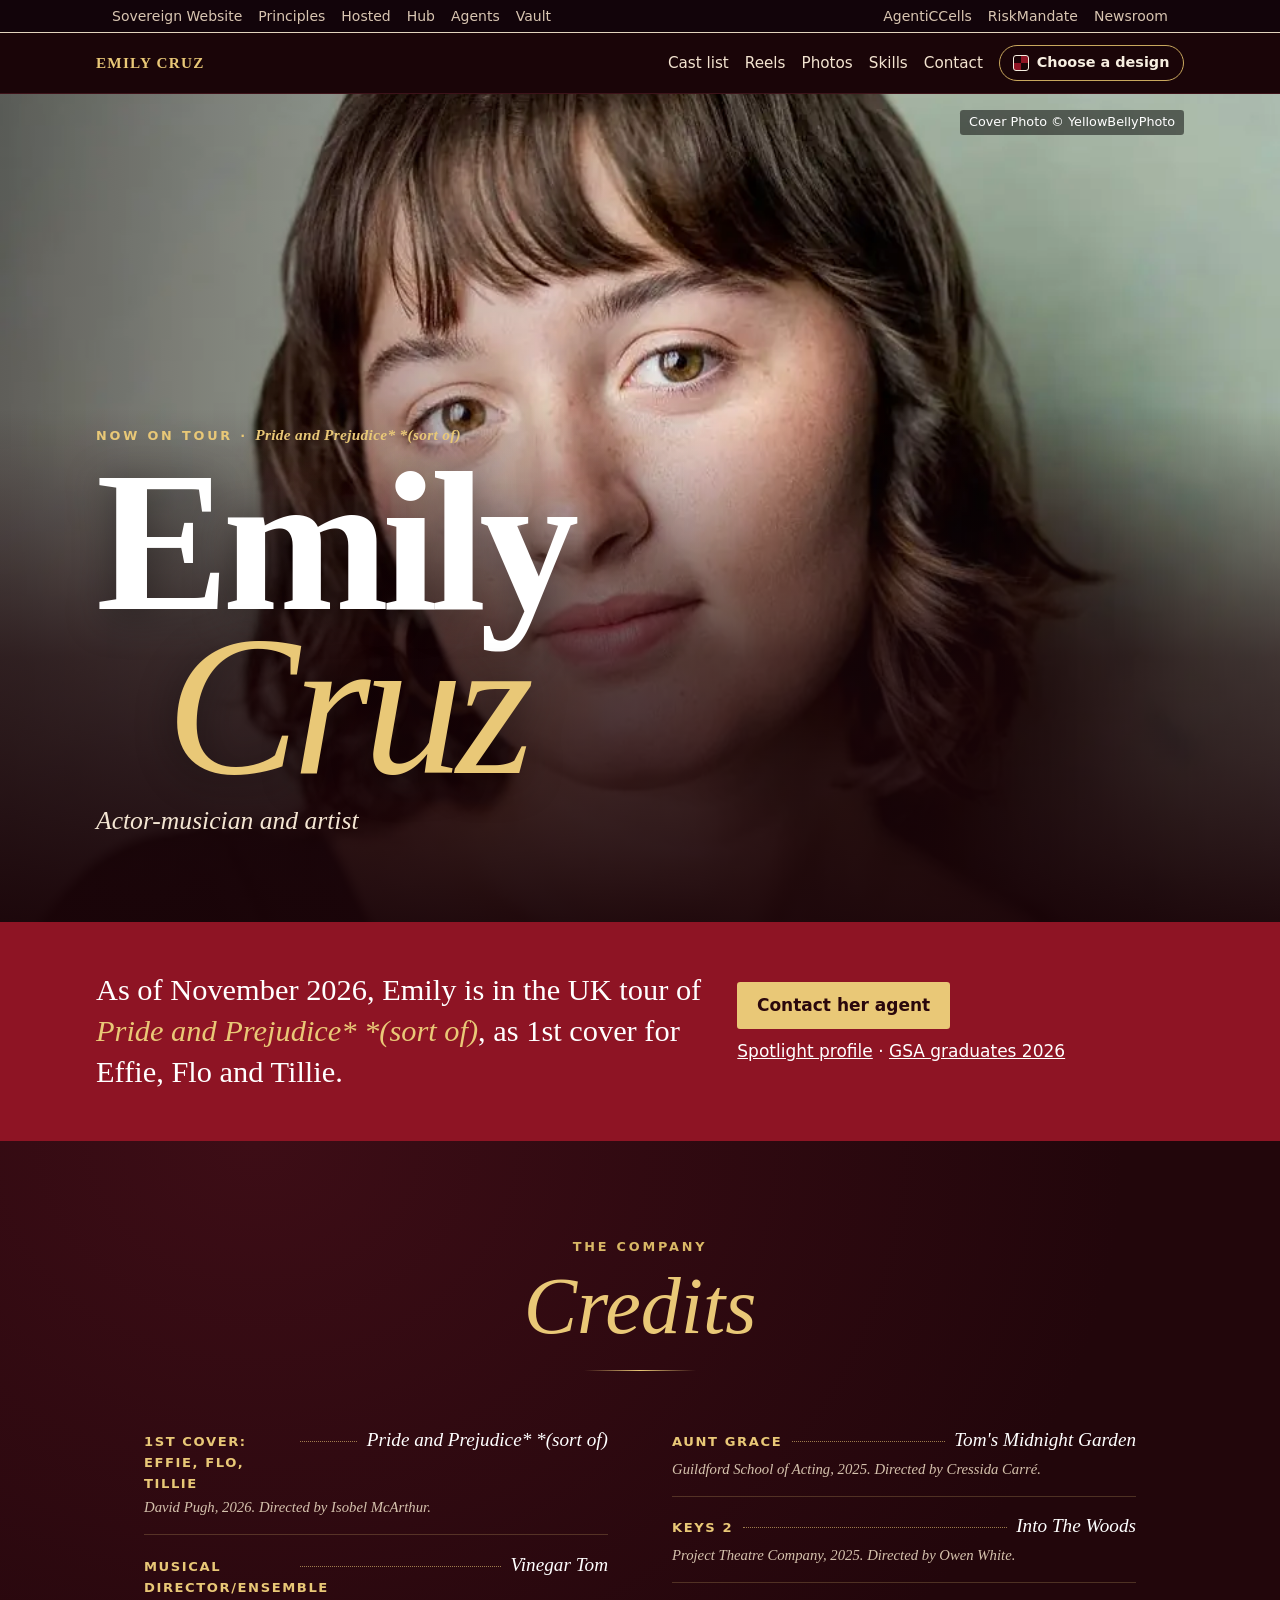
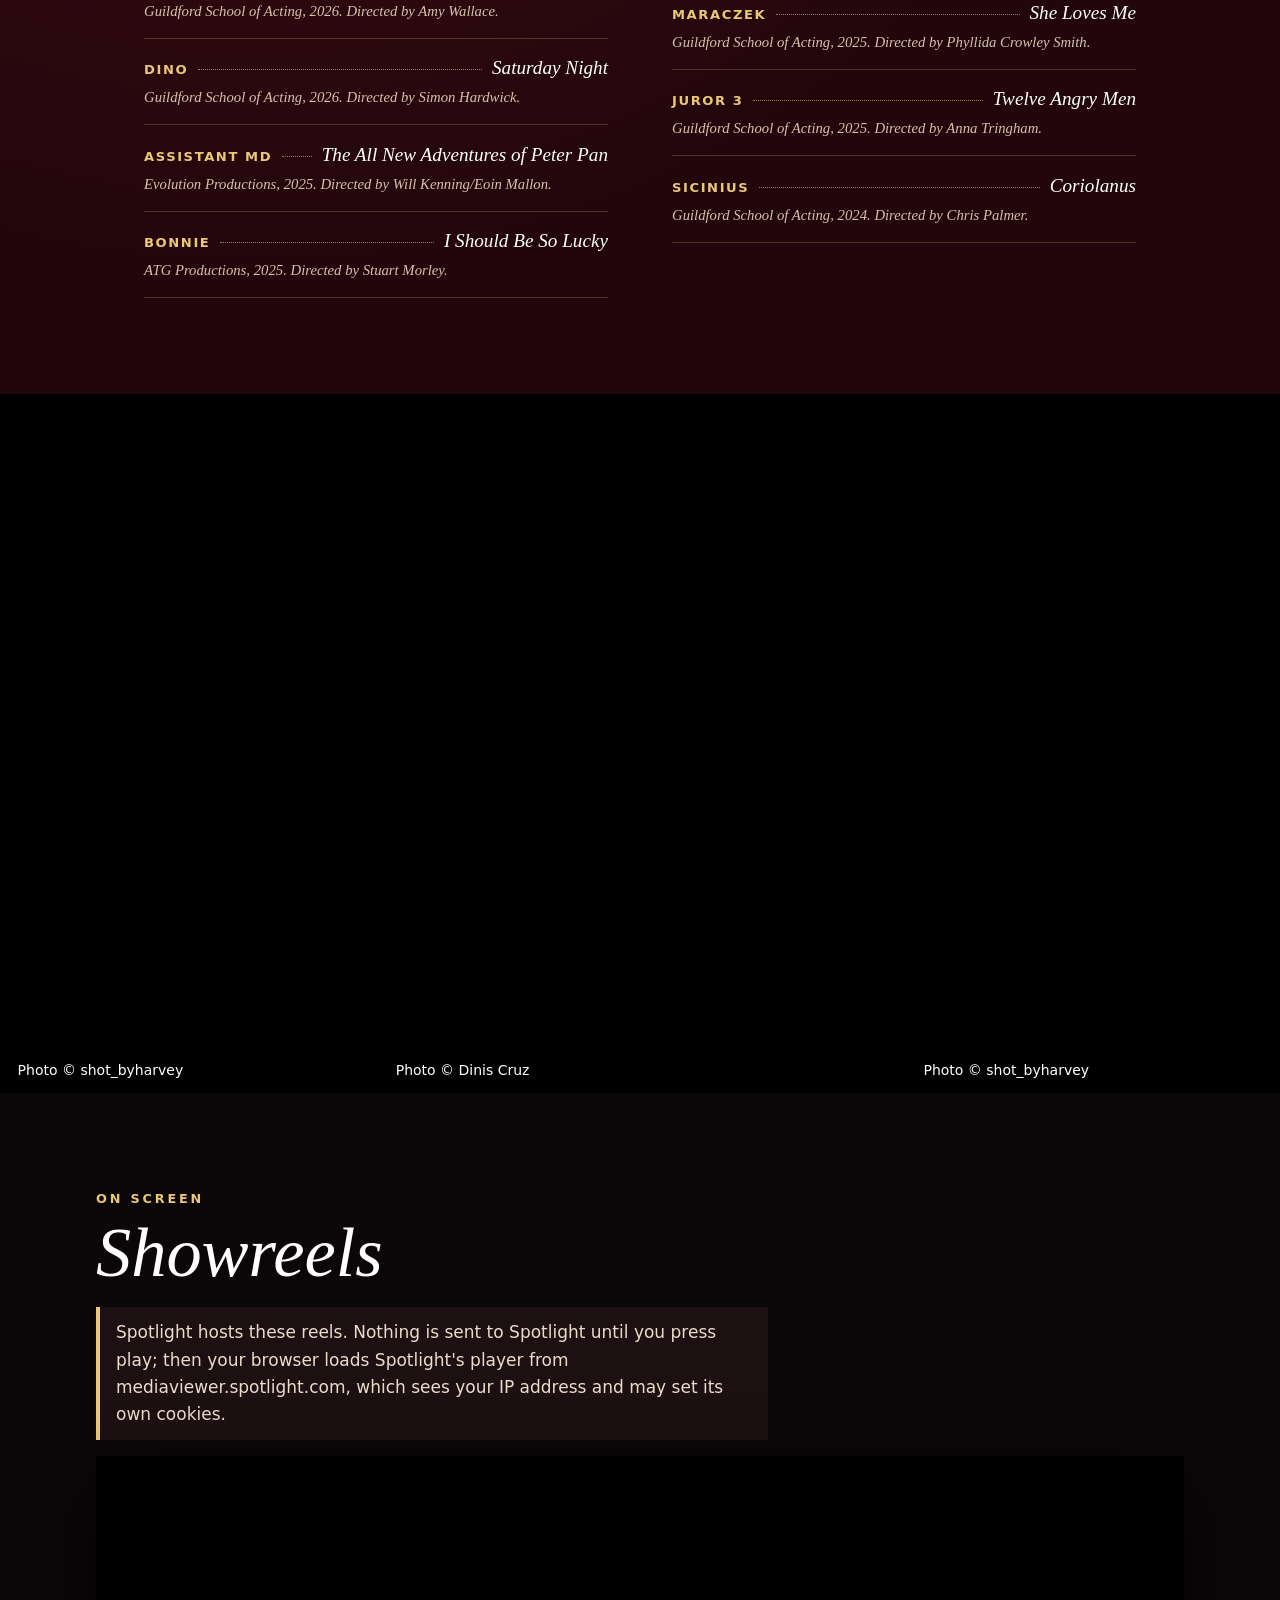
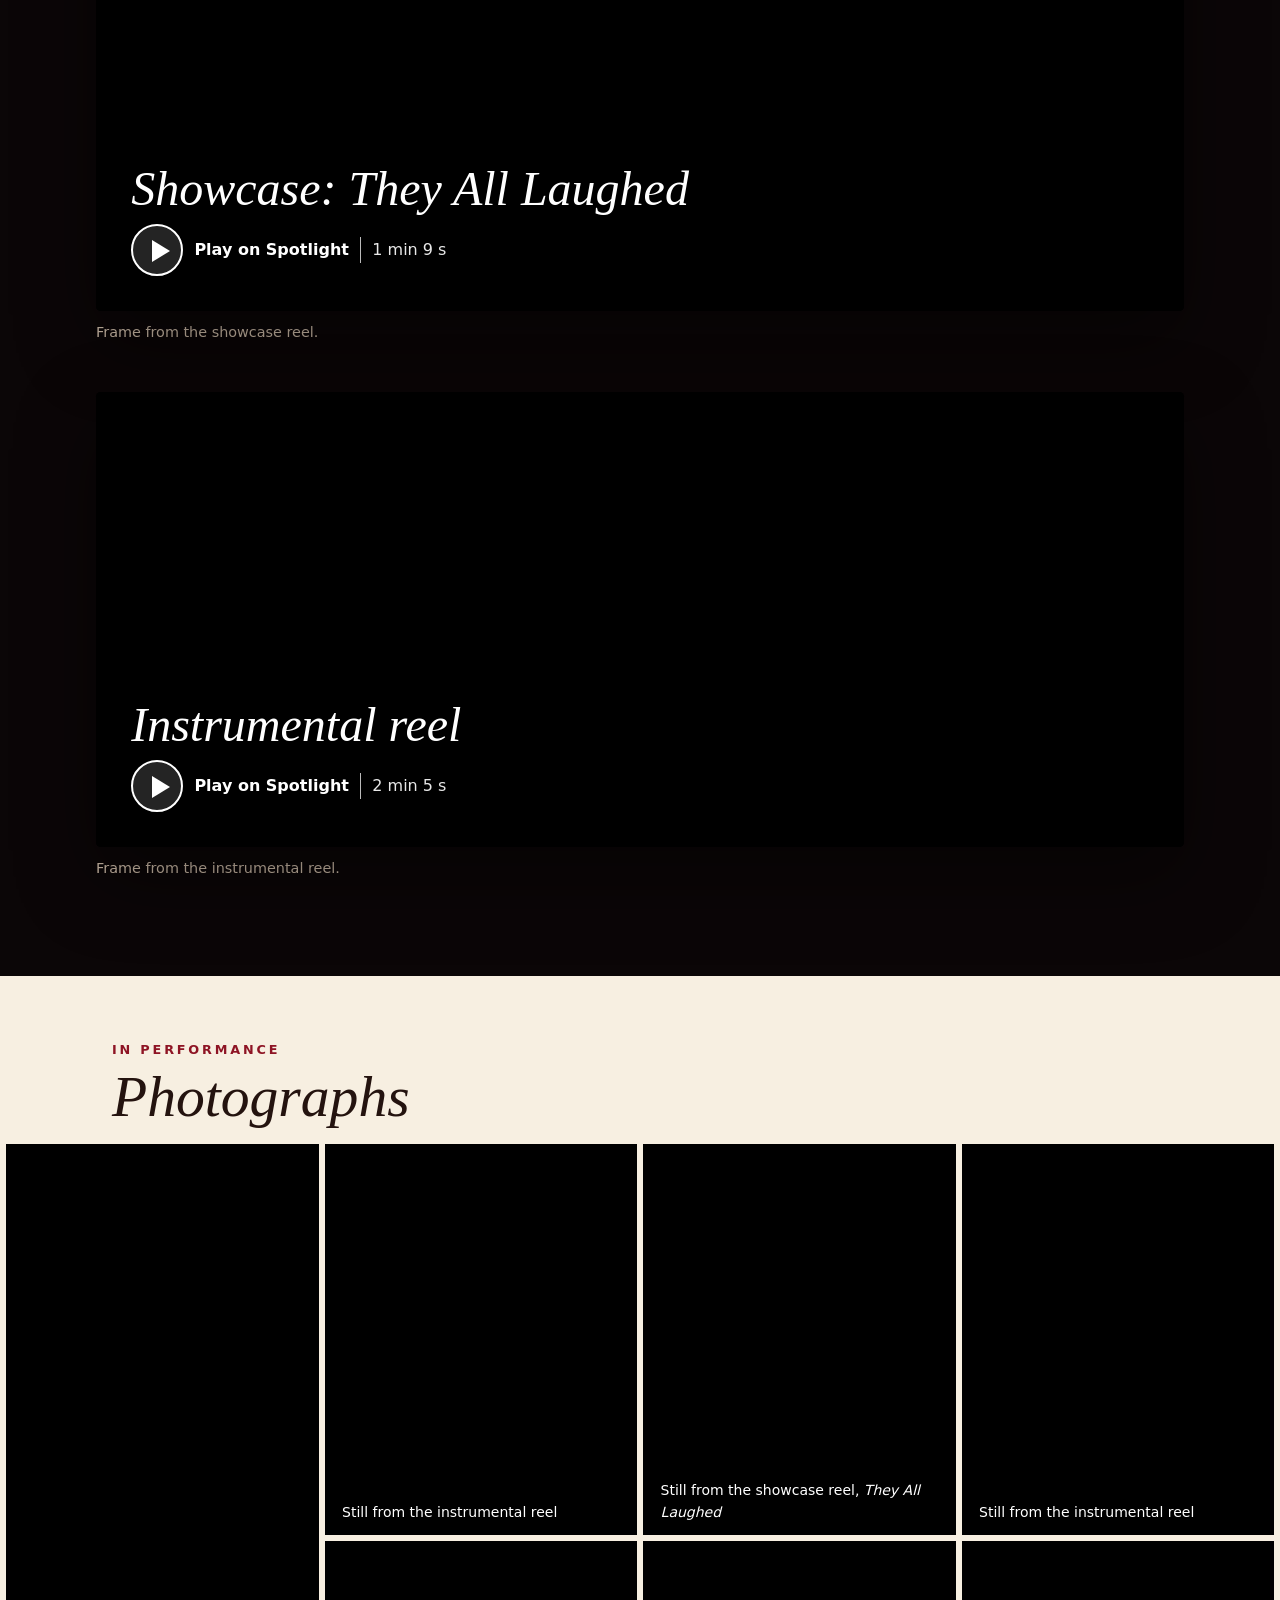
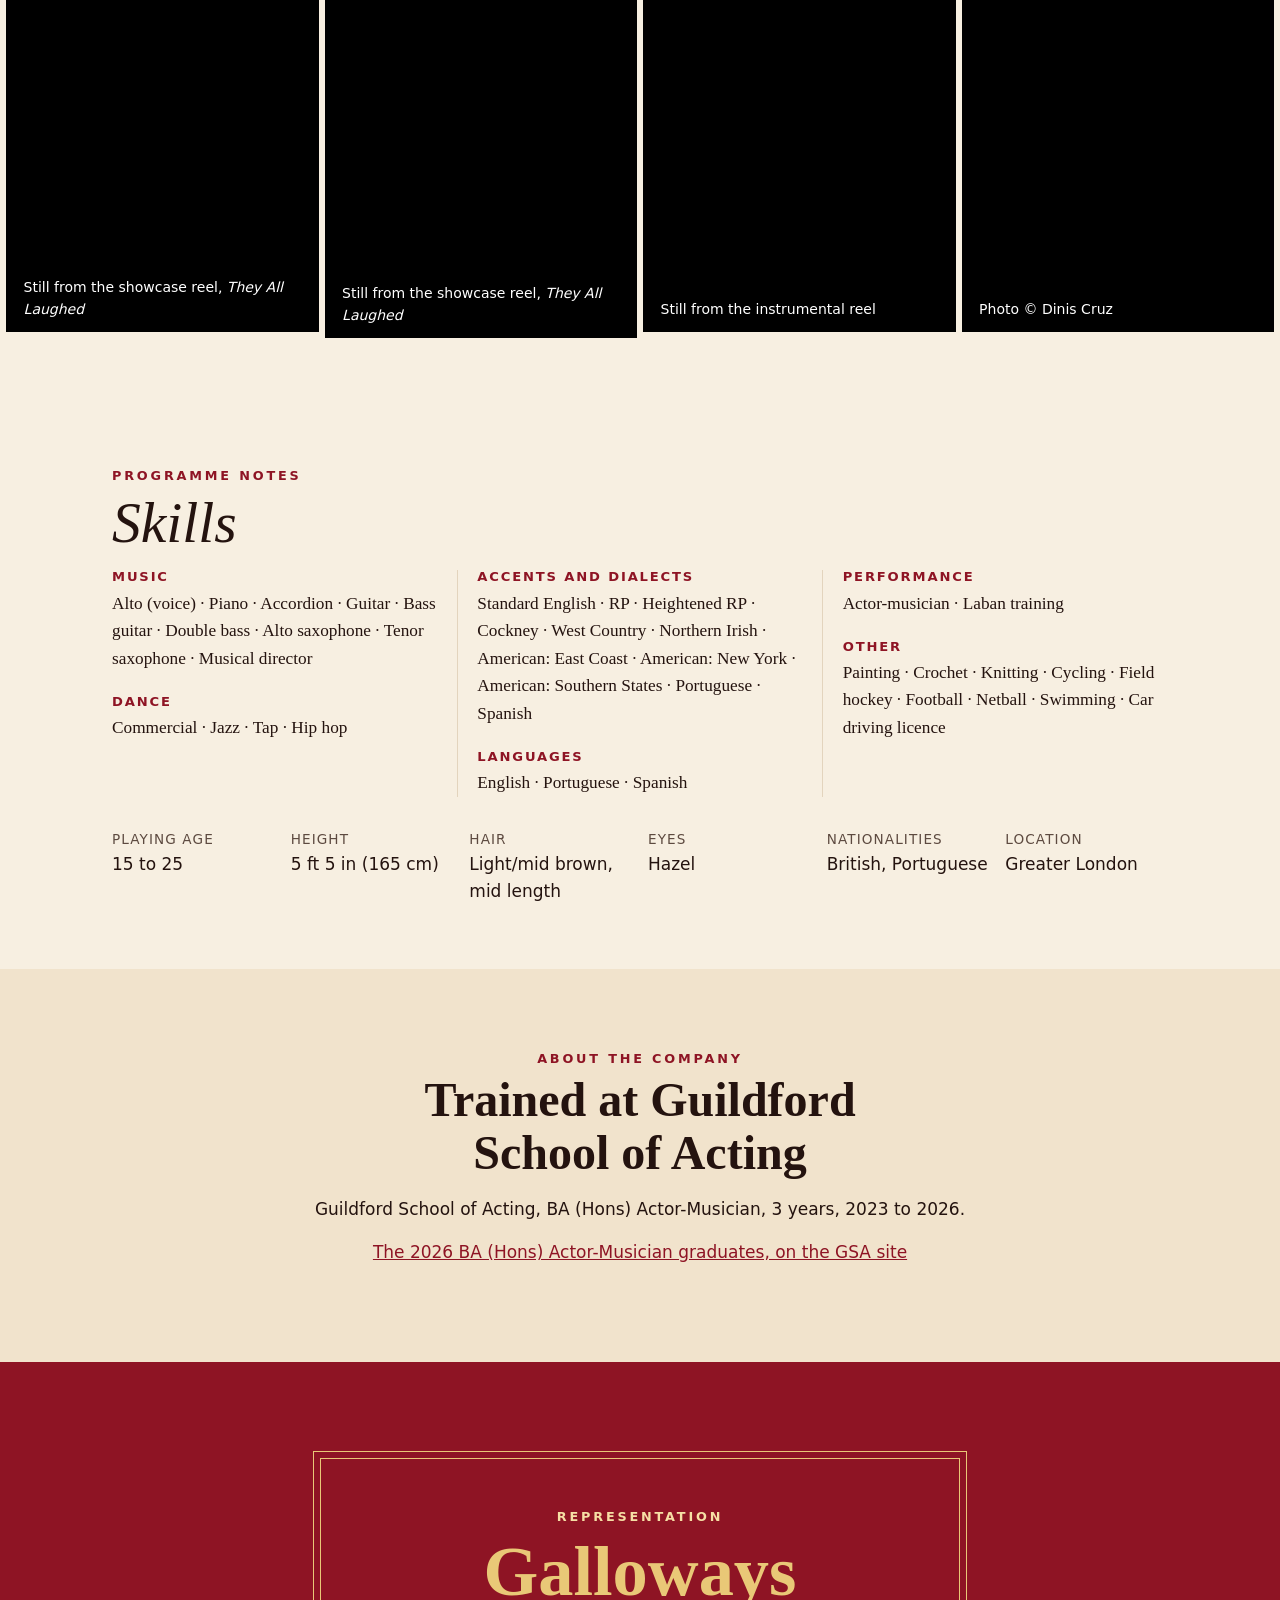
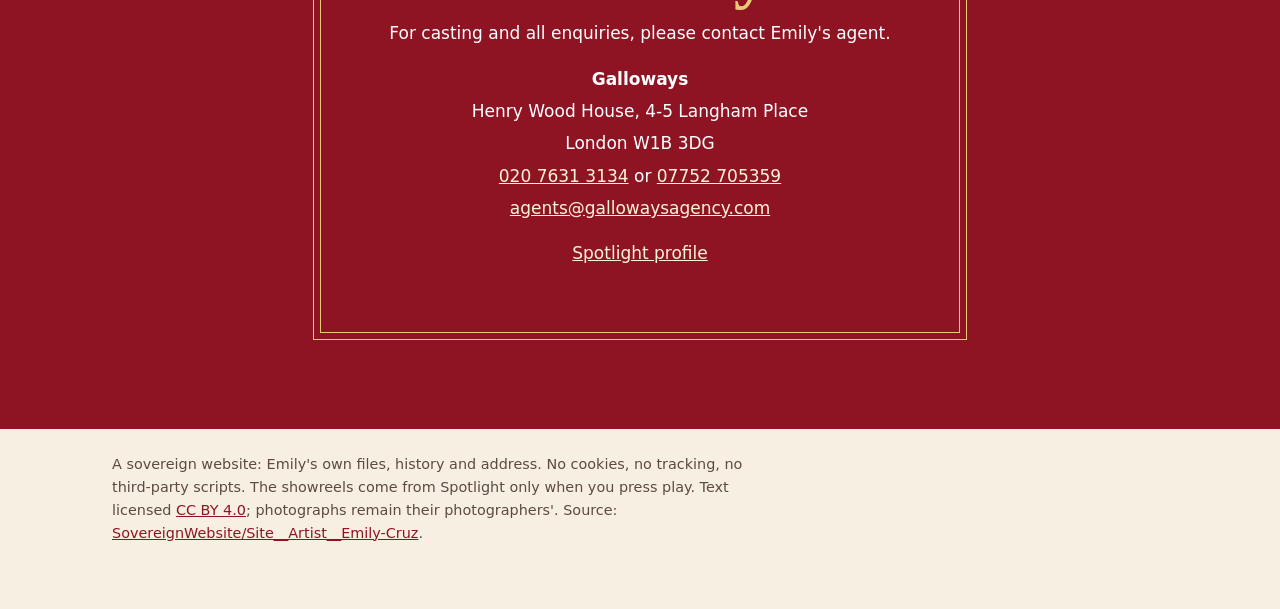
==== site/index.html @ 99d9f5e8 "Chooser cards use 640px screenshots (guidelines 12) Each card is a 640x400 WebP screenshot of that d" ====
<!doctype html>
<html lang="en-GB" class="d1">
<head>
<meta charset="utf-8">
<meta name="viewport" content="width=device-width, initial-scale=1">
<meta http-equiv="Content-Security-Policy" content="default-src 'self'; img-src 'self'; style-src 'self'; script-src 'self'; frame-src https://mediaviewer.spotlight.com; base-uri 'none'; form-action 'none'">
<meta name="referrer" content="strict-origin-when-cross-origin">
<title>Emily Cruz</title>
<meta name="description" content="Emily Cruz, actor-musician and artist. BA (Hons) Actor-Musician, Guildford School of Acting, 2026. Represented by Galloways.">
<meta name="color-scheme" content="light dark">
<link rel="icon" href="favicon.svg" type="image/svg+xml">
<link rel="stylesheet" href="base.css">
<link rel="stylesheet" href="theme.css">
<script src="reels.js" defer></script>
</head>
<body>
<a class="skip" href="#main">Skip to content</a>
<nav class="family" aria-label="The Sovereign Website family">
  <ul class="family-wide">
    <li><a href="https://sovereignwebsite.ai/">Sovereign Website</a></li>
    <li><a href="https://sovereignwebsite.org/">Principles</a></li>
    <li><a href="https://sovereignwebsite.site/">Hosted</a></li>
    <li><a href="https://hub.sovereignweb.site/">Hub</a></li>
    <li><a href="https://agents.sovereignweb.site/">Agents</a></li>
    <li><a href="https://vault.sovereignwebsite.site/">Vault</a></li>
    <li class="family-sep"><a href="https://agenticcells.ai/">AgentiCCells</a></li>
    <li><a href="https://riskmandate.ai/">RiskMandate</a></li>
    <li><a href="https://newsroom.sgit.ai/">Newsroom</a></li>
  </ul>
  <details class="family-narrow"><summary>Sovereign Website family</summary><ul>
    <li><a href="https://sovereignwebsite.ai/">Sovereign Website</a></li>
    <li><a href="https://sovereignwebsite.org/">Principles</a></li>
    <li><a href="https://sovereignwebsite.site/">Hosted</a></li>
    <li><a href="https://hub.sovereignweb.site/">Hub</a></li>
    <li><a href="https://agents.sovereignweb.site/">Agents</a></li>
    <li><a href="https://vault.sovereignwebsite.site/">Vault</a></li>
    <li class="family-sep"><a href="https://agenticcells.ai/">AgentiCCells</a></li>
    <li><a href="https://riskmandate.ai/">RiskMandate</a></li>
    <li><a href="https://newsroom.sgit.ai/">Newsroom</a></li>
  </ul></details>
</nav>
<header class="bar">
  <a class="brand" href="#top">Emily Cruz</a>
  <nav aria-label="Sections"><a href="#credits">Cast list</a><a href="#reels">Reels</a><a href="#gallery">Photos</a><a href="#skills">Skills</a><a href="#contact">Contact</a></nav>
  <details class="chooser">
    <summary>Choose a design</summary>
    <div class="chooser-panel">
      <ul class="cards"><li><a href="designs/1.html" aria-current="page"><img src="images/shots/d1-640.webp" alt="" width="640" height="400" loading="lazy" decoding="async"><strong>1. Programme</strong><span>A West End programme</span></a></li><li><a href="designs/2.html"><img src="images/shots/d2-640.webp" alt="" width="640" height="400" loading="lazy" decoding="async"><strong>2. Blue light</strong><span>The showcase stage</span></a></li><li><a href="designs/3.html"><img src="images/shots/d3-640.webp" alt="" width="640" height="400" loading="lazy" decoding="async"><strong>3. Contact sheet</strong><span>A photographer's proof sheet</span></a></li><li><a href="designs/4.html"><img src="images/shots/d4-640.webp" alt="" width="640" height="400" loading="lazy" decoding="async"><strong>4. Score</strong><span>An engraved score</span></a></li><li><a href="designs/5.html"><img src="images/shots/d5-640.webp" alt="" width="640" height="400" loading="lazy" decoding="async"><strong>5. Brief</strong><span>A casting brief</span></a></li></ul>
      <p class="all"><a href="designs/index.html">All five, side by side</a></p>
    </div>
  </details>
</header>
<main id="main" tabindex="-1">
<section class="cover bleed" id="top" aria-labelledby="name">
  <img src="images/headshot-720.webp" srcset="images/headshot-400.webp 400w, images/headshot-720.webp 720w, images/headshot-1400.webp 1400w" sizes="100vw" alt="Emily Cruz, head and shoulders, against a sage green wall" width="720" height="902" fetchpriority="high">
  <div class="cover-text">
    <p class="kicker">Now on tour <span aria-hidden="true">·</span> <em>Pride and Prejudice* *(sort of)</em></p>
    <h1 id="name">Emily <span>Cruz</span></h1>
    <p class="sub">Actor-musician and artist</p>
  </div>
  <p class="photo-credit">Cover Photo © YellowBellyPhoto</p>
</section>
<section class="band bleed" aria-label="Now">
  <p class="lead">As of November 2026, Emily is in the UK tour of <em>Pride and Prejudice* *(sort of)</em>, as 1st cover for Effie, Flo and Tillie.</p>
  <p class="cta"><a class="btn primary" href="#contact">Contact her agent</a> <span class="links"><a href="https://app.spotlight.com/5165-0192-6691">Spotlight profile</a> <span aria-hidden="true">·</span> <a href="https://gsauk.org/2026-ba-hons-actor-musician-graduates">GSA graduates 2026</a></span></p>
</section>
<section id="credits" class="cast-page bleed" aria-labelledby="credits-h">
  <p class="kicker">The company</p>
  <h2 id="credits-h">Credits</h2>
  <ol class="cast"><li><span class="role">1st Cover: Effie, Flo, Tillie</span><span class="dots" aria-hidden="true"></span><span class="prod"><em>Pride and Prejudice* *(sort of)</em></span>
        <span class="by">David Pugh, 2026. Directed by Isobel McArthur.</span></li><li><span class="role">Musical Director/Ensemble</span><span class="dots" aria-hidden="true"></span><span class="prod"><em>Vinegar Tom</em></span>
        <span class="by">Guildford School of Acting, 2026. Directed by Amy Wallace.</span></li><li><span class="role">Dino</span><span class="dots" aria-hidden="true"></span><span class="prod"><em>Saturday Night</em></span>
        <span class="by">Guildford School of Acting, 2026. Directed by Simon Hardwick.</span></li><li><span class="role">Assistant MD</span><span class="dots" aria-hidden="true"></span><span class="prod"><em>The All New Adventures of Peter Pan</em></span>
        <span class="by">Evolution Productions, 2025. Directed by Will Kenning/Eoin Mallon.</span></li><li><span class="role">Bonnie</span><span class="dots" aria-hidden="true"></span><span class="prod"><em>I Should Be So Lucky</em></span>
        <span class="by">ATG Productions, 2025. Directed by Stuart Morley.</span></li><li><span class="role">Aunt Grace</span><span class="dots" aria-hidden="true"></span><span class="prod"><em>Tom&#x27;s Midnight Garden</em></span>
        <span class="by">Guildford School of Acting, 2025. Directed by Cressida Carré.</span></li><li><span class="role">Keys 2</span><span class="dots" aria-hidden="true"></span><span class="prod"><em>Into The Woods</em></span>
        <span class="by">Project Theatre Company, 2025. Directed by Owen White.</span></li><li><span class="role">Maraczek</span><span class="dots" aria-hidden="true"></span><span class="prod"><em>She Loves Me</em></span>
        <span class="by">Guildford School of Acting, 2025. Directed by Phyllida Crowley Smith.</span></li><li><span class="role">Juror 3</span><span class="dots" aria-hidden="true"></span><span class="prod"><em>Twelve Angry Men</em></span>
        <span class="by">Guildford School of Acting, 2025. Directed by Anna Tringham.</span></li><li><span class="role">Sicinius</span><span class="dots" aria-hidden="true"></span><span class="prod"><em>Coriolanus</em></span>
        <span class="by">Guildford School of Acting, 2024. Directed by Chris Palmer.</span></li></ol>
</section>
<div class="spread bleed"><figure><a href="images/harvey-1-1400.webp"><img src="images/harvey-1-720.webp" srcset="images/harvey-1-400.webp 400w, images/harvey-1-720.webp 720w" sizes="(min-width: 46rem) 34vw, 100vw" alt="Emily Cruz, close portrait against a grey background, smiling softly" width="720" height="1086" loading="lazy" decoding="async"></a><figcaption>Photo © shot_byharvey</figcaption></figure><figure><a href="images/piano-1400.webp"><img src="images/piano-720.webp" srcset="images/piano-400.webp 400w, images/piano-720.webp 720w" sizes="(min-width: 46rem) 34vw, 100vw" alt="Emily Cruz playing a grand piano in a bright room, smiling at the camera" width="720" height="960" loading="lazy" decoding="async"></a><figcaption>Photo © Dinis Cruz</figcaption></figure><figure><a href="images/harvey-2-1400.webp"><img src="images/harvey-2-720.webp" srcset="images/harvey-2-400.webp 400w, images/harvey-2-720.webp 720w" sizes="(min-width: 46rem) 34vw, 100vw" alt="Emily Cruz, close portrait against a grey background, laughing" width="720" height="1086" loading="lazy" decoding="async"></a><figcaption>Photo © shot_byharvey</figcaption></figure></div>
<section id="reels" class="screen bleed" aria-labelledby="reels-h">
  <p class="kicker">On screen</p>
  <h2 id="reels-h">Showreels</h2>
  <p class="note">Spotlight hosts these reels. Nothing is sent to Spotlight until you press play; then your browser loads Spotlight's player from mediaviewer.spotlight.com, which sees your IP address and may set its own cookies.</p>
  <div class="reels"><figure class="reel">
      <div class="frame" data-src="https://mediaviewer.spotlight.com/artist/showreels?artistRef=F179571&startClipId=df1cff5d-ab84-4925-a414-c1125c5c5087" data-title="Showcase: They All Laughed">
        <a class="play" href="https://mediaviewer.spotlight.com/artist/showreels?artistRef=F179571&startClipId=df1cff5d-ab84-4925-a414-c1125c5c5087">
          <img src="images/poster-showcase-640.webp" srcset="images/poster-showcase-640.webp 640w, images/poster-showcase-1280.webp 1280w" sizes="(min-width: 46rem) 64rem, 100vw" alt="Emily Cruz singing with a double bass on a blue-lit stage" width="1280" height="720" loading="lazy" decoding="async">
          <span class="reel-title">Showcase: <em>They All Laughed</em></span>
          <span class="reel-cta"><span class="icon" aria-hidden="true"></span><span>Play on Spotlight</span><span class="dur">1 min 9 s</span></span>
        </a>
      </div>
      <figcaption class="meta">Frame from the showcase reel.</figcaption>
    </figure><figure class="reel">
      <div class="frame" data-src="https://mediaviewer.spotlight.com/artist/showreels?artistRef=F179571&startClipId=d802afde-26aa-47e4-86d7-dda00125ae6d" data-title="Instrumental reel">
        <a class="play" href="https://mediaviewer.spotlight.com/artist/showreels?artistRef=F179571&startClipId=d802afde-26aa-47e4-86d7-dda00125ae6d">
          <img src="images/poster-instrumental-640.webp" srcset="images/poster-instrumental-640.webp 640w, images/poster-instrumental-1280.webp 1280w" sizes="(min-width: 46rem) 64rem, 100vw" alt="Emily Cruz playing an upright piano against a black background" width="1280" height="720" loading="lazy" decoding="async">
          <span class="reel-title">Instrumental reel</span>
          <span class="reel-cta"><span class="icon" aria-hidden="true"></span><span>Play on Spotlight</span><span class="dur">2 min 5 s</span></span>
        </a>
      </div>
      <figcaption class="meta">Frame from the instrumental reel.</figcaption>
    </figure></div>
</section>
<section id="gallery" class="plates" aria-labelledby="gallery-h">
  <p class="kicker">In performance</p>
  <h2 id="gallery-h">Photographs</h2>
  <div class="mosaic bleed"><figure><a href="images/reel-double-bass-1400.webp"><img src="images/reel-double-bass-720.webp" srcset="images/reel-double-bass-400.webp 400w, images/reel-double-bass-720.webp 720w" sizes="(min-width: 46rem) 34vw, 100vw" alt="Emily Cruz on stage under blue light, smiling, playing double bass" width="720" height="1181" loading="lazy" decoding="async"></a><figcaption>Still from the showcase reel, <em>They All Laughed</em></figcaption></figure><figure><a href="images/reel-piano-smile-1400.webp"><img src="images/reel-piano-smile-720.webp" srcset="images/reel-piano-smile-400.webp 400w, images/reel-piano-smile-720.webp 720w" sizes="(min-width: 46rem) 34vw, 100vw" alt="Emily Cruz smiling as she plays a digital piano" width="720" height="598" loading="lazy" decoding="async"></a><figcaption>Still from the instrumental reel</figcaption></figure><figure><a href="images/reel-harp-1400.webp"><img src="images/reel-harp-720.webp" srcset="images/reel-harp-400.webp 400w, images/reel-harp-720.webp 720w" sizes="(min-width: 46rem) 34vw, 100vw" alt="Emily Cruz laughing as she leans on a concert harp on stage" width="720" height="874" loading="lazy" decoding="async"></a><figcaption>Still from the showcase reel, <em>They All Laughed</em></figcaption></figure><figure><a href="images/reel-piano-dark-1400.webp"><img src="images/reel-piano-dark-720.webp" srcset="images/reel-piano-dark-400.webp 400w, images/reel-piano-dark-720.webp 720w" sizes="(min-width: 46rem) 34vw, 100vw" alt="Emily Cruz playing an upright piano against a black background" width="720" height="546" loading="lazy" decoding="async"></a><figcaption>Still from the instrumental reel</figcaption></figure><figure><a href="images/reel-singing-1400.webp"><img src="images/reel-singing-720.webp" srcset="images/reel-singing-400.webp 400w, images/reel-singing-720.webp 720w" sizes="(min-width: 46rem) 34vw, 100vw" alt="Emily Cruz singing on stage under blue light" width="720" height="1224" loading="lazy" decoding="async"></a><figcaption>Still from the showcase reel, <em>They All Laughed</em></figcaption></figure><figure><a href="images/reel-piano-laugh-1400.webp"><img src="images/reel-piano-laugh-720.webp" srcset="images/reel-piano-laugh-400.webp 400w, images/reel-piano-laugh-720.webp 720w" sizes="(min-width: 46rem) 34vw, 100vw" alt="Emily Cruz laughing at the piano" width="720" height="619" loading="lazy" decoding="async"></a><figcaption>Still from the instrumental reel</figcaption></figure><figure><a href="images/driving-1400.webp"><img src="images/driving-720.webp" srcset="images/driving-400.webp 400w, images/driving-720.webp 720w" sizes="(min-width: 46rem) 34vw, 100vw" alt="Emily Cruz smiling from the driver&#x27;s seat of a car, window down" width="720" height="922" loading="lazy" decoding="async"></a><figcaption>Photo © Dinis Cruz</figcaption></figure></div>
</section>
<section id="skills" class="notes" aria-labelledby="skills-h">
  <p class="kicker">Programme notes</p>
  <h2 id="skills-h">Skills</h2>
  <div class="note-cols"><div><h3>Music</h3><p>Alto (voice) <span aria-hidden="true">·</span> Piano <span aria-hidden="true">·</span> Accordion <span aria-hidden="true">·</span> Guitar <span aria-hidden="true">·</span> Bass guitar <span aria-hidden="true">·</span> Double bass <span aria-hidden="true">·</span> Alto saxophone <span aria-hidden="true">·</span> Tenor saxophone <span aria-hidden="true">·</span> Musical director</p></div><div><h3>Dance</h3><p>Commercial <span aria-hidden="true">·</span> Jazz <span aria-hidden="true">·</span> Tap <span aria-hidden="true">·</span> Hip hop</p></div><div><h3>Accents and dialects</h3><p>Standard English <span aria-hidden="true">·</span> RP <span aria-hidden="true">·</span> Heightened RP <span aria-hidden="true">·</span> Cockney <span aria-hidden="true">·</span> West Country <span aria-hidden="true">·</span> Northern Irish <span aria-hidden="true">·</span> American: East Coast <span aria-hidden="true">·</span> American: New York <span aria-hidden="true">·</span> American: Southern States <span aria-hidden="true">·</span> Portuguese <span aria-hidden="true">·</span> Spanish</p></div><div><h3>Languages</h3><p>English <span aria-hidden="true">·</span> Portuguese <span aria-hidden="true">·</span> Spanish</p></div><div><h3>Performance</h3><p>Actor-musician <span aria-hidden="true">·</span> Laban training</p></div><div><h3>Other</h3><p>Painting <span aria-hidden="true">·</span> Crochet <span aria-hidden="true">·</span> Knitting <span aria-hidden="true">·</span> Cycling <span aria-hidden="true">·</span> Field hockey <span aria-hidden="true">·</span> Football <span aria-hidden="true">·</span> Netball <span aria-hidden="true">·</span> Swimming <span aria-hidden="true">·</span> Car driving licence</p></div></div>
  <dl class="facts"><div><dt>Playing age</dt><dd>15 to 25</dd></div><div><dt>Height</dt><dd>5 ft 5 in (165 cm)</dd></div><div><dt>Hair</dt><dd>Light/mid brown, mid length</dd></div><div><dt>Eyes</dt><dd>Hazel</dd></div><div><dt>Nationalities</dt><dd>British, Portuguese</dd></div><div><dt>Location</dt><dd>Greater London</dd></div></dl>
</section>
<section id="company" class="company bleed" aria-labelledby="company-h">
  <p class="kicker">About the company</p>
  <h2 id="company-h">Trained at Guildford School of Acting</h2>
  <p>Guildford School of Acting, BA (Hons) Actor-Musician, 3 years, 2023 to 2026.</p>
  <p><a href="https://gsauk.org/2026-ba-hons-actor-musician-graduates">The 2026 BA (Hons) Actor-Musician graduates, on the GSA site</a></p>
</section>
<section id="contact" class="back bleed" aria-labelledby="contact-h">
  <div class="back-frame">
    <p class="kicker">Representation</p>
    <h2 id="contact-h">Galloways</h2>
    <p>For casting and all enquiries, please contact Emily's agent.</p>
    <address>
    <strong>Galloways</strong><br>
    Henry Wood House, 4-5 Langham Place<br>
    London W1B 3DG<br>
    <a href="tel:+442076313134">020 7631 3134</a> or <a href="tel:+447752705359">07752 705359</a><br>
    <a href="mailto:agents@gallowaysagency.com">agents@gallowaysagency.com</a>
  </address>
    <p><a href="https://app.spotlight.com/5165-0192-6691">Spotlight profile</a></p>
  </div>
</section>
</main>
<footer>
  <p>A sovereign website: Emily's own files, history and address. No cookies, no tracking, no third-party scripts. The showreels come from Spotlight only when you press play. Text licensed <a href="https://creativecommons.org/licenses/by/4.0/">CC BY 4.0</a>; photographs remain their photographers'. Source: <a href="https://github.com/SovereignWebsite/Site__Artist__Emily-Cruz">SovereignWebsite/Site__Artist__Emily-Cruz</a>.</p>
</footer>
</body>
</html>
---- site/base.css ----
/* Shared structure for every design. Colours and faces come from the theme file. */
:root{color-scheme:light dark;--max:68rem;--text:42rem;--sans:system-ui,-apple-system,"Segoe UI",Roboto,sans-serif;--serif:Georgia,"Iowan Old Style","Times New Roman",serif;--head:var(--sans);--radius:.6rem}
*{box-sizing:border-box}
@media (prefers-reduced-motion:no-preference){html{scroll-behavior:smooth}}
html{scroll-padding-top:4.5rem}
body{margin:0;background:var(--bg);color:var(--fg);font:1.0625rem/1.6 var(--sans);overflow-x:hidden}
img{max-width:100%;height:auto;display:block}
a{color:var(--link,var(--accent))}
:focus-visible{outline:3px solid var(--accent);outline-offset:2px}
.skip{position:absolute;left:-999px;top:.5rem;z-index:20;background:var(--surface);color:var(--fg);padding:.5rem .8rem}
.skip:focus{left:1rem}
h1,h2,h3{font-family:var(--head);line-height:1.1}
h1{font-size:clamp(2.6rem,9vw,4.6rem);margin:.25rem 0 .25rem;letter-spacing:-.02em}
h2{font-size:clamp(1.6rem,4vw,2.2rem);margin:0 0 1rem}
h3{font-size:1.15rem;margin:1.75rem 0 .6rem}
p{margin:0 0 1rem}
figure{margin:0}
figcaption{font-size:.875rem;color:var(--muted);margin-top:.4rem}
.switcher{background:var(--surface);border-bottom:1px solid var(--line);padding:.6rem 16px;font-size:.9rem}
.switcher p{max-width:var(--max);margin:0 auto .4rem}
.switcher ul{max-width:var(--max);margin:0 auto;padding:0;list-style:none;display:flex;flex-wrap:wrap;gap:.4rem}
.switcher li a{display:inline-block;padding:.3rem .7rem;min-height:2rem;border:1px solid var(--field-border);border-radius:999px;text-decoration:none;color:var(--fg)}
.switcher li a[aria-current]{background:var(--accent);color:var(--on-accent);border-color:var(--accent)}
.bar{position:sticky;top:0;z-index:5;display:flex;gap:1rem;align-items:center;justify-content:space-between;padding:.75rem max(16px,calc((100% - var(--max))/2));background:var(--bar,var(--bg));border-bottom:1px solid var(--line)}
.brand{font-family:var(--head);font-weight:700;text-decoration:none;color:var(--fg);white-space:nowrap}
.bar nav{display:flex;gap:.25rem 1rem;flex-wrap:wrap;justify-content:flex-end;font-size:.95rem}
.bar nav a{display:inline-block;padding:.2rem 0;text-decoration:none;color:var(--fg)}
.bar nav a:hover,.bar nav a:focus-visible{text-decoration:underline}
@media (max-width:30rem){.bar{flex-direction:column;align-items:flex-start;gap:.3rem}.bar nav{justify-content:flex-start}}
main{max-width:var(--max);margin:0 auto;padding:0 16px}
section{padding:clamp(2.2rem,6vw,4rem) 0;border-bottom:1px solid var(--line)}
section:last-child{border-bottom:0}
.hero{display:grid;gap:2rem;align-items:center}
@media (min-width:46rem){.hero{grid-template-columns:5fr 6fr;gap:3rem}}
.hero-photo img{border-radius:var(--radius)}
.eyebrow{font-size:.85rem;letter-spacing:.12em;text-transform:uppercase;color:var(--accent-text,var(--accent));font-weight:600;margin:0}
.pronouns{color:var(--muted)}
.lead{font-size:1.2rem}
.actions{display:flex;flex-wrap:wrap;gap:.6rem;margin:1.5rem 0 0;padding:0;list-style:none}
.btn{display:inline-flex;align-items:center;min-height:44px;padding:.5rem 1.1rem;border:2px solid var(--accent);border-radius:999px;text-decoration:none;color:var(--accent-text,var(--accent));font-weight:600}
.btn.primary{background:var(--accent);color:var(--on-accent)}
.btn:hover{text-decoration:underline}
.note{background:var(--note);border-left:4px solid var(--accent);padding:.75rem 1rem;max-width:var(--text)}
.reels{display:grid;gap:1.5rem;grid-template-columns:repeat(auto-fit,minmax(min(100%,20rem),1fr))}
.reel h3{margin:.8rem 0 .1rem}.reel .meta{color:var(--muted);font-size:.9rem;margin:0}
.frame{position:relative;aspect-ratio:16/9;background:#0d110e;border-radius:var(--radius);overflow:hidden}
.frame iframe{position:absolute;inset:0;width:100%;height:100%;border:0}
.play{position:absolute;inset:0;display:flex;flex-direction:column;align-items:center;justify-content:center;gap:.7rem;color:#fff;text-decoration:none;background:var(--play-bg,radial-gradient(circle at center,#2a3a30,#0d110e))}
.play .icon{width:64px;height:64px;border-radius:50%;background:rgba(255,255,255,.14);border:2px solid #fff;position:relative}
.play .icon::after{content:"";position:absolute;left:25px;top:19px;border-left:20px solid #fff;border-top:13px solid transparent;border-bottom:13px solid transparent}
.play:hover .icon,.play:focus-visible .icon{background:rgba(255,255,255,.3)}
.gallery{columns:2 14rem;column-gap:1rem}
.gallery figure{break-inside:avoid;margin:0 0 1.25rem}
.gallery img{border-radius:calc(var(--radius)/2)}
.table-wrap{overflow-x:auto}
table{border-collapse:collapse;width:100%}
th,td{text-align:left;padding:.65rem .6rem;border-bottom:1px solid var(--line);vertical-align:top}
th{font-size:.85rem;letter-spacing:.08em;text-transform:uppercase;color:var(--muted);font-weight:600}
.type{display:block;font-size:.875rem;color:var(--muted)}
@media (max-width:40rem){
  thead{position:absolute;left:-999px}
  table,tbody,tr,td{display:block;width:100%}
  tr{padding:.8rem 0;border-bottom:1px solid var(--line)}
  td{border:0;padding:.1rem 0}
  td:nth-child(1){font-size:.875rem;color:var(--muted)}
  td:nth-child(2){font-weight:600}
  td:nth-child(4)::before{content:"Director: ";color:var(--muted)}
  td:nth-child(5){color:var(--muted)}
}
.skills{display:grid;gap:0 2rem;grid-template-columns:repeat(auto-fit,minmax(min(100%,20rem),1fr))}
.tags{display:flex;flex-wrap:wrap;gap:.4rem;padding:0;margin:0;list-style:none}
.tags li{padding:.2rem .7rem;border:1px solid var(--line);border-radius:999px;background:var(--surface)}
.facts{display:grid;grid-template-columns:repeat(auto-fit,minmax(min(100%,10rem),1fr));gap:1rem;margin:2rem 0 0}
.facts dt{font-size:.85rem;letter-spacing:.08em;text-transform:uppercase;color:var(--muted)}
.facts dd{margin:0}
address{font-style:normal;line-height:1.9;margin:0 0 1.2rem;padding:1.2rem 1.4rem;border:1px solid var(--line);border-radius:var(--radius);background:var(--surface);max-width:30rem}
footer{max-width:var(--max);margin:0 auto;padding:1.5rem 16px 3rem;font-size:.9rem;color:var(--muted);border-top:1px solid var(--line)}
footer p{max-width:var(--text)}
.design-list{padding:0;list-style:none;display:grid;gap:1rem;grid-template-columns:repeat(auto-fit,minmax(min(100%,18rem),1fr))}
.design-list li{background:var(--surface);border:1px solid var(--line);border-radius:var(--radius);padding:1rem 1.2rem}
.design-list a{font-size:1.15rem}
@media (max-width:45.99rem){.hero-text{order:-1}.hero{gap:1.5rem}}
@media (max-width:30rem){.switcher .idea{display:none}.switcher ul{flex-wrap:nowrap;overflow-x:auto}.switcher li a{white-space:nowrap}}
/* Family bar (seed/shared/family-bar.html), explicit colours and 24px targets as in pipeline-demo; .family{ marker kept for build/family-bar.mjs. */
.family{font-size:.875rem;border-bottom:1px solid var(--line);background:var(--note)}
.family ul{list-style:none;margin:0 auto;padding:.1rem 16px;display:flex;flex-wrap:wrap;gap:0 1rem;max-width:var(--max)}
.family a{color:var(--muted);text-decoration:none;display:inline-block;padding:.2rem 0;min-height:24px}
.family a:hover,.family a:focus-visible{color:var(--fg);text-decoration:underline}
.family .family-sep{margin-left:auto}
@media (max-width:40rem){.family .family-sep{margin-left:0}}
/* Reel posters: a real frame from each reel, credited in the meta line. */
.play img{position:absolute;inset:0;width:100%;height:100%;object-fit:cover;border-radius:0}
.play::after{content:"";position:absolute;inset:0;background:linear-gradient(to top,rgba(0,0,0,.65),rgba(0,0,0,.05) 60%)}
.play .icon,.play .label{position:relative;z-index:1}
.play .label{font-weight:600;text-shadow:0 1px 3px #000}
.kicker{font-size:.85rem;letter-spacing:.12em;text-transform:uppercase;color:var(--accent-text,var(--accent));font-weight:600;margin:0 0 .3rem}
.links a{color:var(--link,var(--accent))}
.sub{color:var(--muted)}
@media print{.family,.switcher,.bar,.no-print,footer,.btn{display:none!important}body{background:#fff;color:#000}section{padding:1rem 0;break-inside:avoid}a{color:#000}}
/* Choose a design: one compact line on phones */
@media (max-width:30rem){.switcher{display:flex;align-items:center;gap:.6rem;padding:.4rem 16px}.switcher p{margin:0;white-space:nowrap}.switcher ul{margin:0}}
/* Family bar folds to one line on phones */
.family-narrow{display:none}
.family-narrow summary{cursor:pointer;min-height:24px;padding:.2rem 16px;color:var(--muted);max-width:var(--max);margin:0 auto}
.family-narrow summary:hover,.family-narrow summary:focus-visible{color:var(--fg)}
@media (max-width:40rem){.family-wide{display:none!important}.family-narrow{display:block}}
@media (max-width:40rem){.family .family-narrow ul{flex-direction:column;gap:0;padding:0 16px .4rem}}
/* 24px targets for inline contact and list links (design.b round 2) */
address a,.design-list a{display:inline-block;min-height:24px;line-height:24px}
main:focus{outline:none}

/* ===== Round 3: full-bleed sections, the design chooser, cinematic reels ===== */
.bleed{margin-inline:calc(50% - 50vw);padding-inline:max(16px,calc(50vw - 34rem))}
.photo-credit{font-size:.8rem}
.cta{display:flex;flex-wrap:wrap;align-items:center;gap:.6rem 1.2rem}
/* header with chooser */
.bar{position:sticky;flex-wrap:wrap}
.bar nav{flex:1 1 auto}
.chooser{position:relative}
.chooser summary{list-style:none;cursor:pointer;display:inline-flex;align-items:center;gap:.45rem;min-height:36px;padding:.3rem .85rem;border:1.5px solid var(--chooser-border,var(--field-border));border-radius:999px;font-size:.9rem;font-weight:600;color:var(--chooser-fg,var(--fg));background:var(--chooser-bg,transparent);white-space:nowrap}
.chooser summary::-webkit-details-marker{display:none}
.chooser summary::before{content:"";width:14px;height:14px;background:conic-gradient(var(--accent) 0 25%,transparent 0 50%,var(--accent) 0 75%,transparent 0);border:1.5px solid currentColor;border-radius:3px}
.chooser[open] summary{background:var(--accent);color:var(--on-accent);border-color:var(--accent)}
.chooser-panel{position:absolute;right:0;top:calc(100% + .6rem);z-index:30;width:min(92vw,46rem);padding:1rem;background:var(--surface);color:var(--fg);border:1px solid var(--line);border-radius:.8rem;box-shadow:0 24px 60px rgba(0,0,0,.35)}
.cards{list-style:none;margin:0;padding:0;display:grid;gap:.75rem;grid-template-columns:repeat(auto-fill,minmax(min(100%,8.2rem),1fr))}
.cards a{display:block;text-decoration:none;color:var(--fg);border-radius:.5rem;padding:.35rem;border:2px solid transparent}
.cards a:hover,.cards a:focus-visible{border-color:var(--field-border)}
.cards a[aria-current]{border-color:var(--accent);background:var(--note)}
.cards img{border-radius:.35rem;aspect-ratio:16/10;object-fit:cover;width:100%;box-shadow:0 2px 8px rgba(0,0,0,.25)}
.cards strong{display:block;margin-top:.4rem;font-size:.92rem}
.cards span{display:block;font-size:.85rem;color:var(--muted);line-height:1.35}
.chooser-panel .all{margin:.8rem 0 0;font-size:.9rem}
@media (max-width:40rem){.chooser{order:-1;margin-left:auto}.bar{flex-direction:row!important;align-items:center}.bar nav{order:2;flex-basis:100%}.chooser-panel{position:fixed;left:4vw;right:4vw;top:auto;width:auto;max-height:75vh;overflow:auto}.cards{grid-template-columns:1fr 1fr}}
/* cinematic reels: letterboxed poster, title and play control inside the frame */
.reels,.acts{display:grid;gap:clamp(1.5rem,4vw,3rem);grid-template-columns:1fr}
.reel{margin:0}
.reel .frame{aspect-ratio:2.39/1;border-radius:.3rem;background:#000;box-shadow:0 30px 80px rgba(0,0,0,.45)}
@media (max-width:40rem){.reel .frame{aspect-ratio:16/9}}
.reel .frame.playing{aspect-ratio:16/9}
.reel .play{justify-content:flex-end;align-items:flex-start;padding:clamp(1rem,3vw,2.2rem);gap:.6rem;background:#000}
.reel .play img{object-position:50% 35%;transition:transform .6s ease}
@media (prefers-reduced-motion:no-preference){.reel .play:hover img,.reel .play:focus-visible img{transform:scale(1.04)}}
.reel .play::after{background:linear-gradient(to top,rgba(0,0,0,.85),rgba(0,0,0,.15) 55%,rgba(0,0,0,0)),linear-gradient(to right,rgba(0,0,0,.55),transparent 60%)}
.reel-title{position:relative;z-index:1;font-family:var(--head);font-size:clamp(1.5rem,4.5vw,3rem);line-height:1.05;color:#fff;font-weight:700;text-shadow:0 2px 12px #000;max-width:24ch}
.reel-cta{position:relative;z-index:1;display:inline-flex;align-items:center;gap:.7rem;color:#fff;font-weight:600;font-size:1rem}
.reel-cta .icon{width:52px;height:52px;flex:none}
.reel-cta .icon::after{left:19px;top:14px;border-left-width:18px;border-top-width:11px;border-bottom-width:11px}
.reel-cta .dur{font-weight:400;opacity:1;color:#e8e8e8;border-left:1px solid #bbb;padding-left:.7rem}
.reel .meta{margin-top:.6rem}
/* designs page */
.design-cards{list-style:none;padding:0;margin:2rem 0 0;display:grid;gap:1.5rem;grid-template-columns:repeat(auto-fill,minmax(min(100%,19rem),1fr))}
.design-cards a{display:block;text-decoration:none;color:var(--fg)}
.design-cards img{border-radius:.5rem;box-shadow:0 10px 30px rgba(0,0,0,.25);aspect-ratio:16/10;object-fit:cover;width:100%}
.design-cards strong{display:block;margin-top:.7rem;font-size:1.15rem;min-height:24px}
.design-cards span{color:var(--muted)}
@media (max-width:40rem){.chooser{order:1}.bar .brand{order:0}.bar nav{order:3}.reel-cta{gap:.5rem;font-size:.92rem}.reel-cta .icon{width:44px;height:44px}.reel-cta .icon::after{left:16px;top:11px;border-left-width:16px;border-top-width:10px;border-bottom-width:10px}}
.reel-cta span{white-space:nowrap}
---- site/theme.css ----
/* Design 1, Programme: holding a West End programme. Full-bleed cover, a crimson band, the credits on an
   oxblood page in gold, photo spreads between sections, programme notes on cream, the agent on the back cover. */
:root{--bg:#f7efe1;--surface:#fffaf1;--fg:#24130f;--muted:#5d4a40;--accent:#8e1424;--on-accent:#fff;--line:#e3d4bd;--note:#f1e3cc;--field-border:#8c7766;--bar:#1a0508;
  --head:var(--serif);--crimson:#8e1424;--oxblood:#22060b;--gold:#e9c877;--gold-soft:#d9b866;--cream:#f7efe1;--chooser-fg:#f7efe1;--chooser-border:#c9a85e}
@media (prefers-color-scheme:dark){:root{--bg:#160c09;--surface:#22140f;--fg:#f3e7d6;--muted:#cdb9a5;--accent:#f0b3a0;--on-accent:#1a0b08;--line:#3b2820;--note:#2a1912;--field-border:#8a7461}}
body{background:var(--bg)}
.bar{background:var(--bar);border-bottom:1px solid #3d1219}
.bar .brand{color:var(--gold);font-family:var(--serif);letter-spacing:.08em;text-transform:uppercase;font-size:.95rem}
.bar nav a{color:#f3e4d0}
.family{background:#12040a}.family a,.family .family-narrow summary{color:#d8c5b1}.family a:hover,.family a:focus-visible,.family .family-narrow summary:hover,.family .family-narrow summary:focus-visible{color:#fff}
h1,h2,h3{font-family:var(--serif)}
.kicker{font-family:var(--sans);letter-spacing:.22em;font-size:.8rem}
section{border-bottom:0}
/* cover: the photograph edge to edge, the name huge across it */
.cover{position:relative;padding:0!important;min-height:min(92vh,58rem);display:grid;align-items:end;color:#fff;background:#111;overflow:hidden}
.cover>img{position:absolute;inset:0;width:100%;height:100%;object-fit:cover;object-position:50% 18%}
.cover::after{content:"";position:absolute;inset:0;background:linear-gradient(to top,rgba(26,4,8,.96) 0,rgba(26,4,8,.7) 32%,rgba(26,4,8,0) 62%),linear-gradient(to right,rgba(26,4,8,.45),transparent 55%)}
.cover-text{position:relative;z-index:1;padding:0 max(16px,calc(50vw - 34rem)) clamp(2.5rem,7vw,5rem)}
.cover .kicker{color:var(--gold);margin-bottom:.8rem}
.cover .kicker em{font-family:var(--serif);font-size:1.2em;letter-spacing:.02em;text-transform:none}
.cover h1{font-size:clamp(4.2rem,17vw,12.5rem);line-height:.82;margin:0;letter-spacing:-.035em;color:#fff;font-weight:700;text-shadow:0 6px 40px rgba(0,0,0,.45)}
.cover h1 span{display:block;font-style:italic;font-weight:400;color:var(--gold);padding-left:.35em}
.cover .sub{color:#f4e6d3;font-family:var(--serif);font-style:italic;font-size:clamp(1.1rem,2.6vw,1.6rem);margin:.8rem 0 0}
.cover .photo-credit{position:absolute;z-index:1;right:max(16px,calc(50vw - 34rem));top:1rem;margin:0;color:#fff;background:rgba(0,0,0,.5);padding:.15rem .55rem;border-radius:.2rem}
/* the crimson band */
.band{background:var(--crimson);color:#fff;padding-block:clamp(1.8rem,5vw,3rem)!important;display:grid;gap:1rem;align-items:center}
@media (min-width:56rem){.band{grid-template-columns:1.4fr 1fr}}
.band .lead{font-family:var(--serif);font-size:clamp(1.3rem,3vw,1.9rem);line-height:1.35;margin:0}
.band .lead em{color:var(--gold)}
.band .btn.primary{background:var(--gold);color:#2a070c;border-color:var(--gold)}
.band .links a{color:#fff}
/* the cast page */
.cast-page{background:var(--oxblood) radial-gradient(ellipse at 20% 0,#3d0d16,transparent 60%);color:#f4e7d3;padding-block:clamp(3rem,8vw,6rem)!important}
.cast-page .kicker{color:var(--gold-soft);text-align:center}
.cast-page h2{text-align:center;color:var(--gold);font-size:clamp(2.6rem,8vw,5rem);font-style:italic;font-weight:400;margin:0 0 .3rem}
.cast-page h2::after{content:"";display:block;width:7rem;height:1px;margin:1.2rem auto 0;background:linear-gradient(to right,transparent,var(--gold),transparent)}
.cast{list-style:none;padding:0;margin:2.5rem auto 0;max-width:62rem;columns:2 26rem;column-gap:4rem}
.cast li{break-inside:avoid;display:grid;grid-template-columns:auto 1fr auto;column-gap:.6rem;align-items:baseline;padding:.9rem 0;border-bottom:1px solid rgba(233,200,119,.22)}
.cast .role{font-family:var(--sans);text-transform:uppercase;letter-spacing:.12em;font-size:.82rem;font-weight:600;color:var(--gold);max-width:16ch}
.cast .dots{border-bottom:1px dotted rgba(233,200,119,.6);transform:translateY(-.25rem)}
.cast .prod{font-family:var(--serif);font-size:1.2rem;text-align:right;color:#fff}
.cast .by{grid-column:1 / -1;color:#d5c2ad;font-size:.92rem;font-style:italic;font-family:var(--serif);margin-top:.15rem}
@media (max-width:34rem){.cast li{grid-template-columns:1fr}.cast .dots{display:none}.cast .prod{text-align:left}}
/* photo spreads */
.spread{display:grid;grid-template-columns:1fr;gap:4px;padding-inline:0!important;background:#000}
@media (min-width:46rem){.spread{grid-template-columns:1fr 1.4fr 1fr}}
.spread figure{position:relative;margin:0;overflow:hidden}
.spread img{width:100%;height:100%;max-height:44rem;aspect-ratio:3/4;object-fit:cover}
.spread figcaption,.mosaic figcaption{position:absolute;left:.6rem;bottom:.6rem;margin:0;color:#fff;background:rgba(0,0,0,.55);padding:.1rem .5rem;border-radius:.2rem}
/* the screen */
.screen{background:#0b0607;color:#f1e6d8;padding-block:clamp(3rem,8vw,6rem)!important}
.screen h2{color:#fff;font-size:clamp(2.4rem,7vw,4.4rem);font-style:italic;font-weight:400}
.screen .kicker{color:var(--gold)}
.screen .note{background:#1d1012;color:#eadccb;border-left-color:var(--gold)}
.screen .meta{color:#cdbba8}
.screen .reel-title{font-family:var(--serif);font-style:italic;font-weight:400}
/* plates */
.plates h2{font-size:clamp(2.2rem,6vw,3.6rem);font-style:italic;font-weight:400}
.mosaic{display:grid;gap:6px;grid-template-columns:repeat(2,1fr);padding-inline:max(6px,calc(50vw - 40rem))!important}
@media (min-width:46rem){.mosaic{grid-template-columns:repeat(4,1fr)}.mosaic figure:nth-child(1),.mosaic figure:nth-child(5){grid-row:span 2}}
.mosaic figure{position:relative;margin:0;overflow:hidden;background:#000}
.mosaic img{width:100%;height:100%;object-fit:cover;aspect-ratio:4/5}
/* programme notes */
.notes h2{font-size:clamp(2.2rem,6vw,3.6rem);font-style:italic;font-weight:400}
.note-cols{columns:3 15rem;column-gap:2.5rem;column-rule:1px solid var(--line)}
.note-cols div{break-inside:avoid;margin-bottom:1.4rem}
.note-cols h3{font-family:var(--sans);text-transform:uppercase;letter-spacing:.14em;font-size:.82rem;color:var(--accent);margin:0 0 .3rem}
.note-cols p{font-family:var(--serif);font-size:1.08rem;margin:0}
/* about the company */
.company{background:var(--note);padding-block:clamp(3rem,7vw,5rem)!important;text-align:center}
.company h2{font-size:clamp(1.9rem,5vw,3rem);max-width:22ch;margin-inline:auto}
.company p{max-width:var(--text);margin-inline:auto}
/* back cover */
.back{background:var(--crimson);color:#fff;padding-block:clamp(3rem,8vw,6rem)!important}
.back-frame{max-width:40rem;margin:0 auto;padding:clamp(1.5rem,5vw,3rem);border:1px solid var(--gold);outline:1px solid var(--gold);outline-offset:6px;text-align:center}
.back h2{color:var(--gold);font-size:clamp(2.6rem,8vw,4.4rem);margin:.2rem 0 .6rem}
.back .kicker{color:#f6dfa5}
.back address{background:transparent;border:0;margin:1rem auto;color:#fff;text-align:center;padding:0}
.back a{color:#fff3d6}
footer{border-top:0}
.btn{border-radius:.2rem}
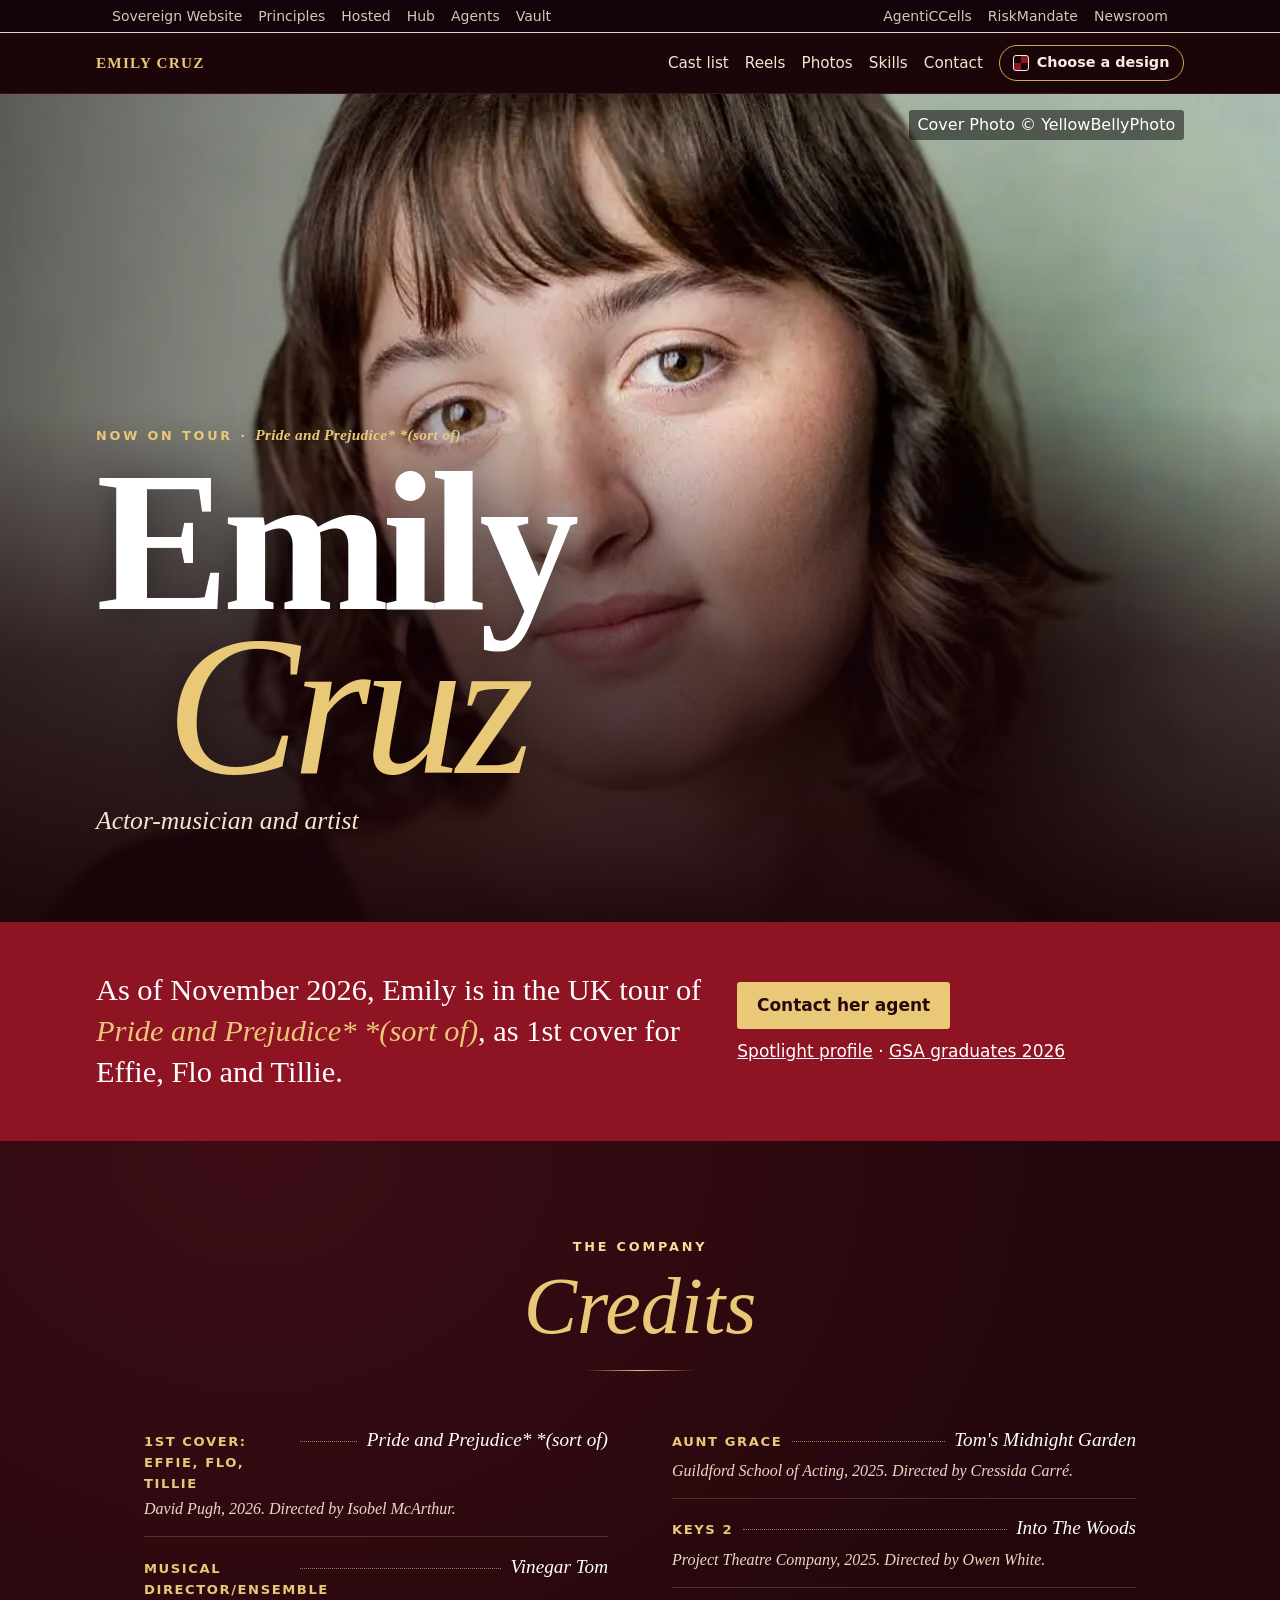
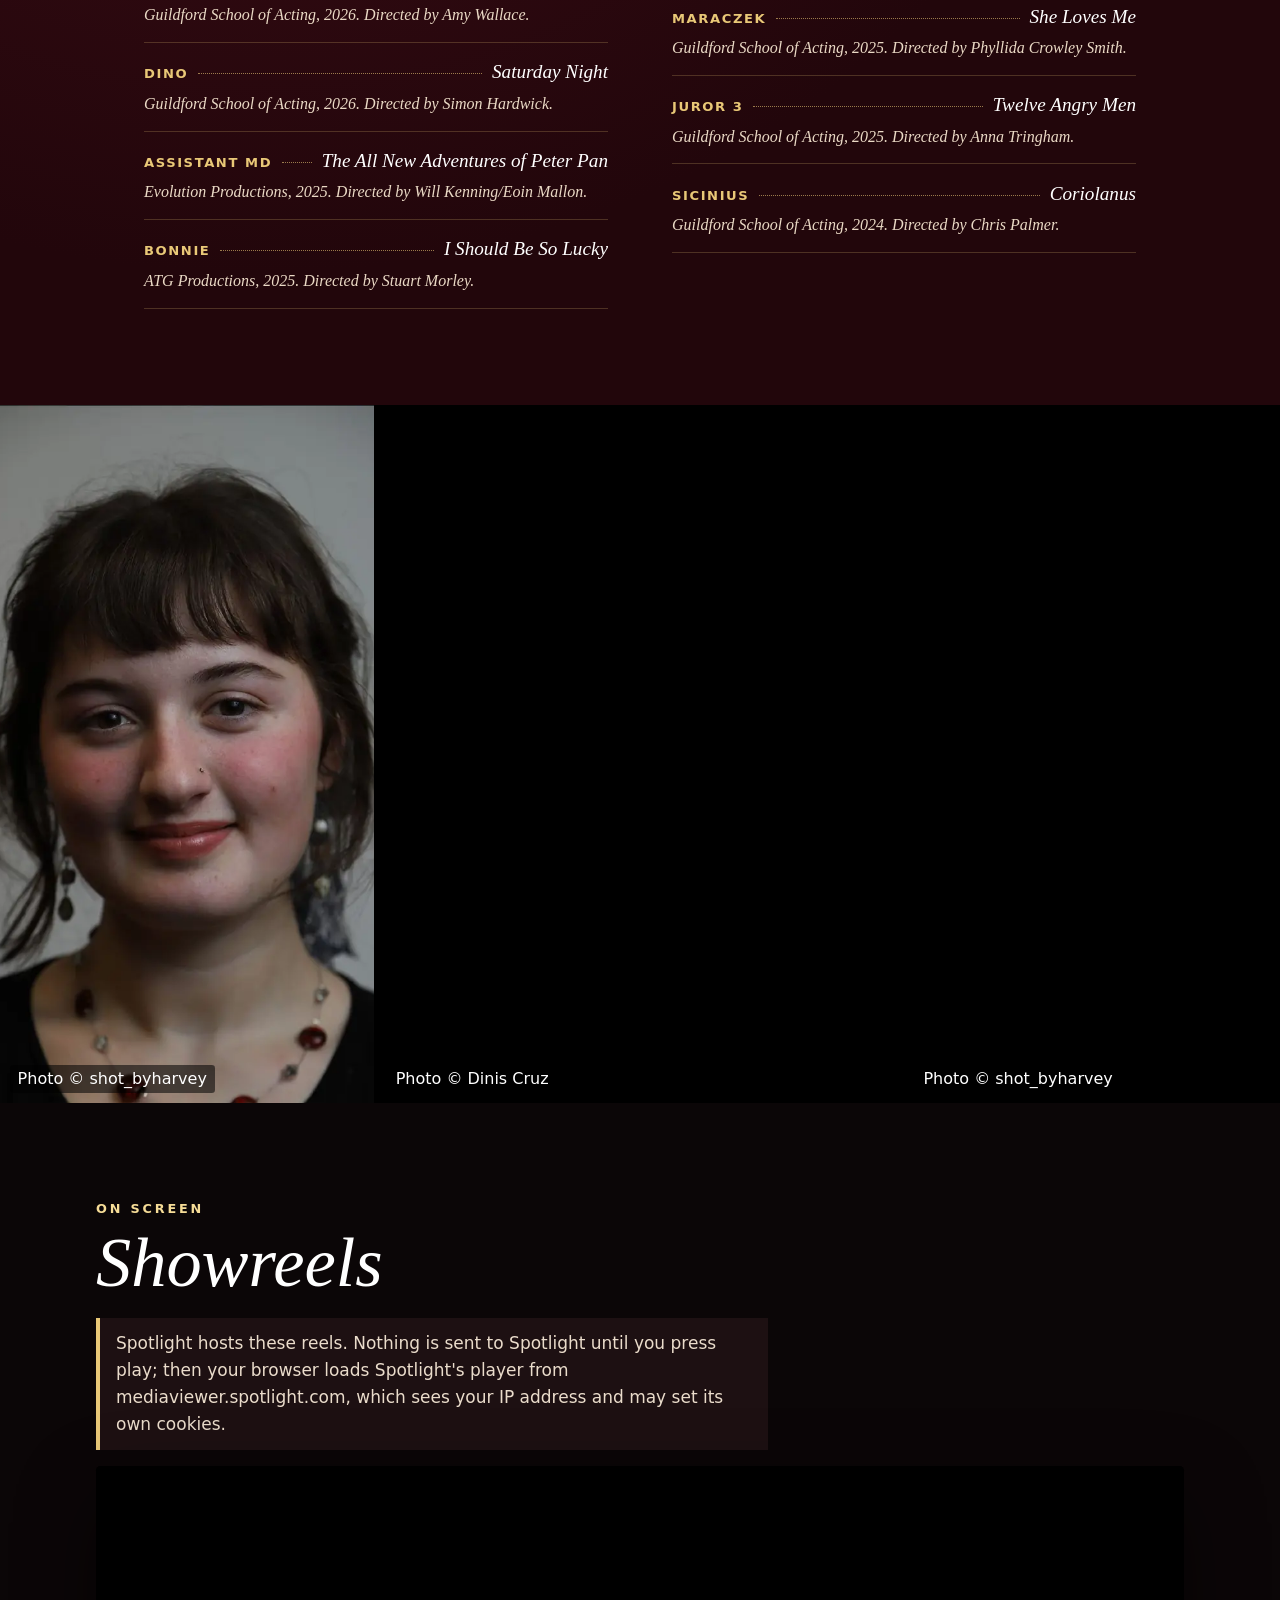
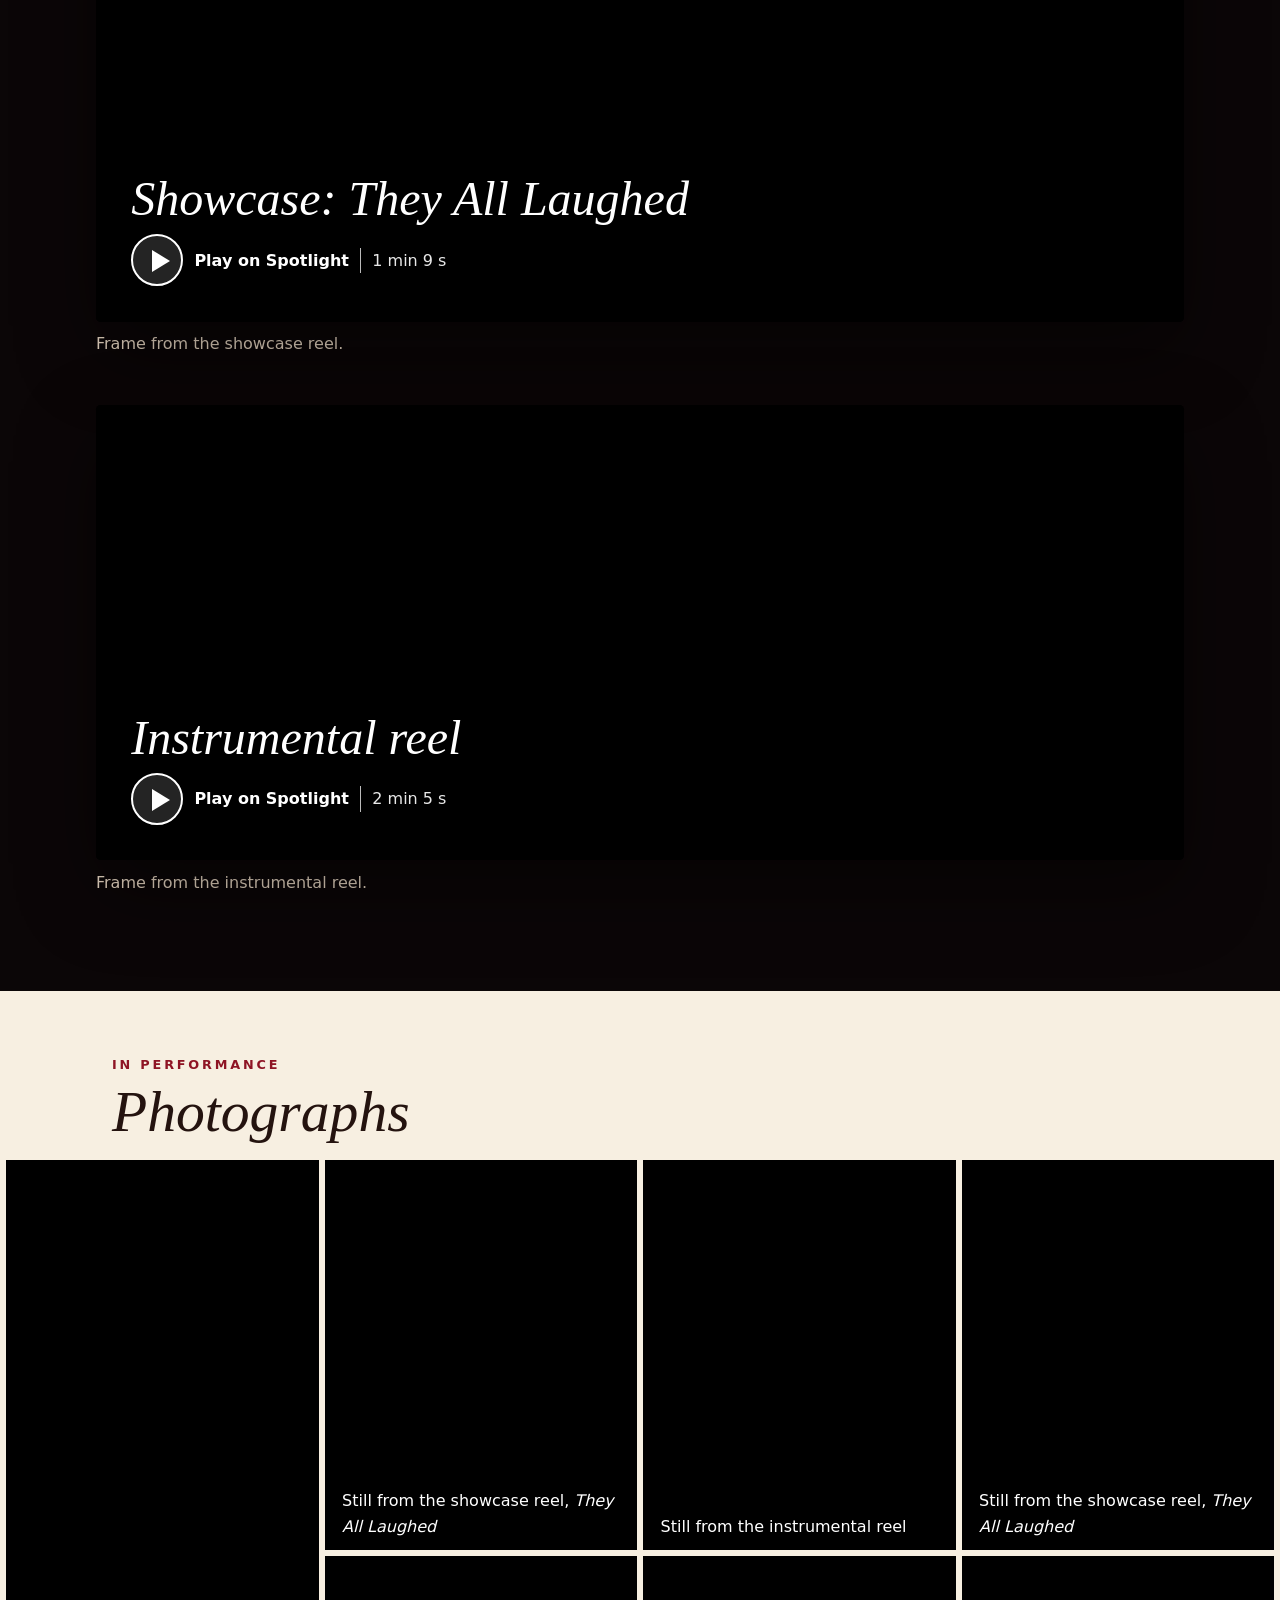
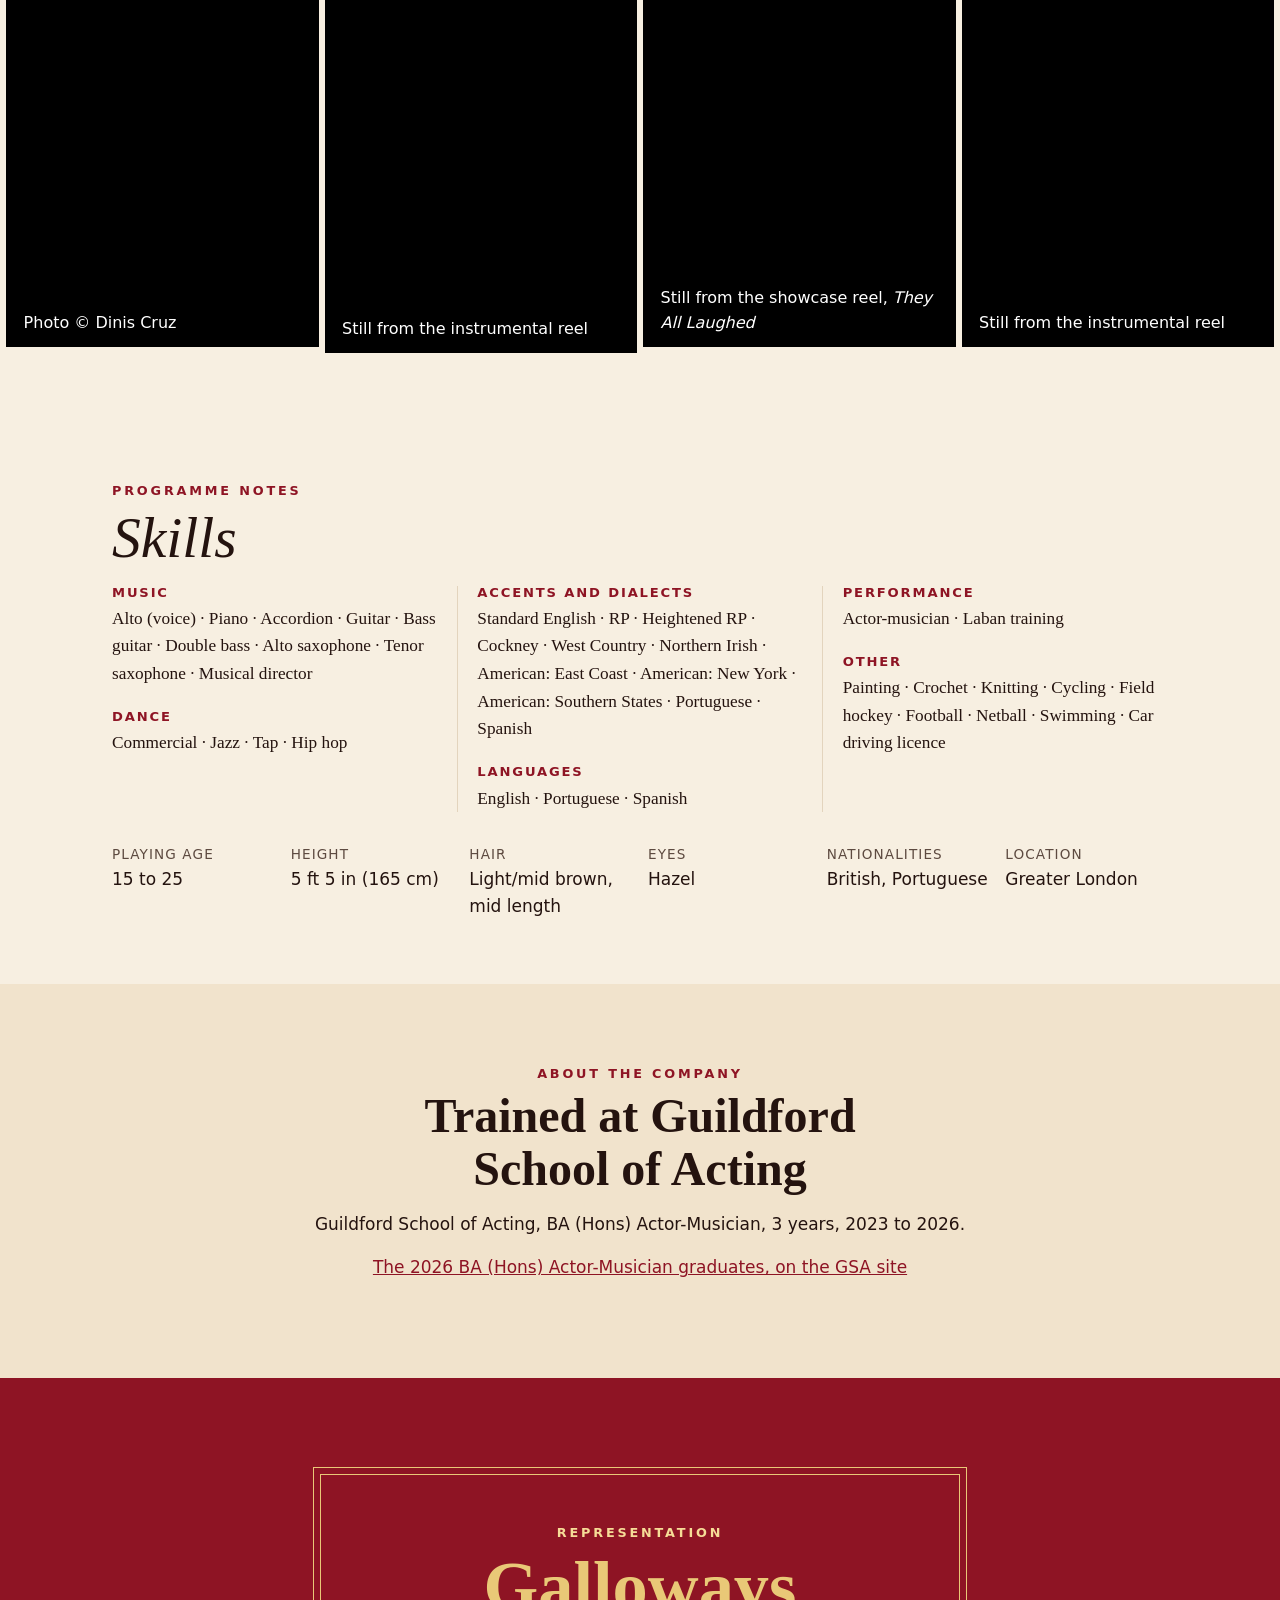
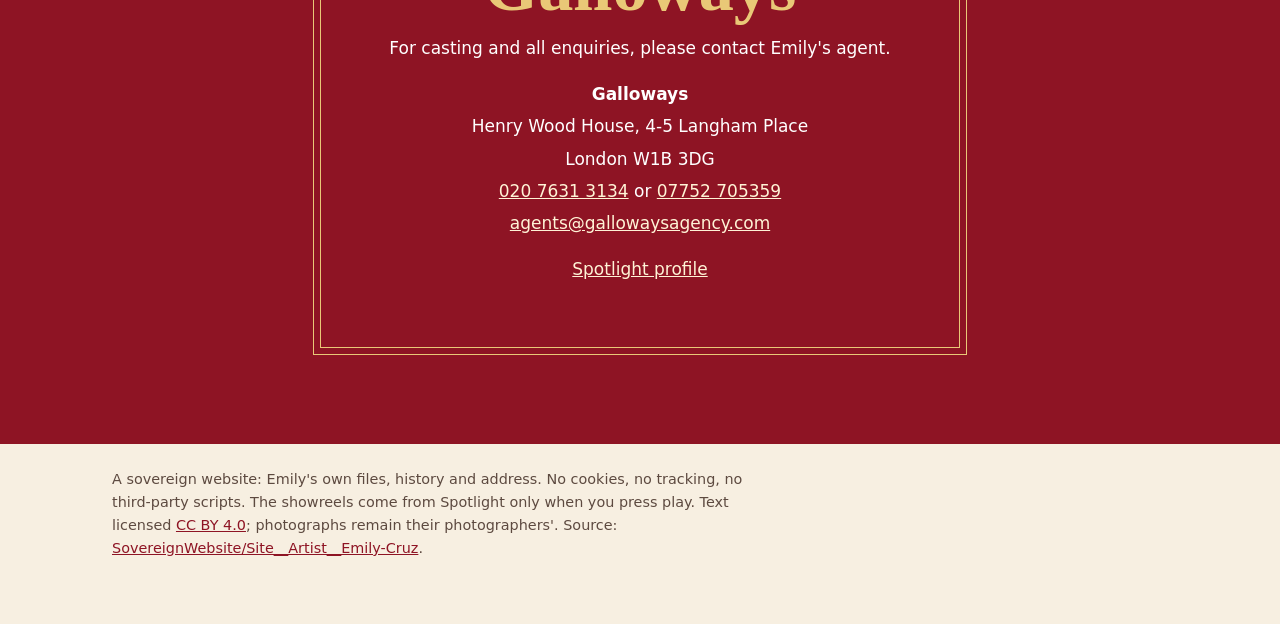
==== commit f85a9e29: "Round 3 fixes: Score link targets, brighter small type, photos first design.b round 3: the Score's m" ====
--- a/site/index.html
+++ b/site/index.html
@@ -107,7 +107,7 @@
 <section id="gallery" class="plates" aria-labelledby="gallery-h">
   <p class="kicker">In performance</p>
   <h2 id="gallery-h">Photographs</h2>
-  <div class="mosaic bleed"><figure><a href="images/reel-double-bass-1400.webp"><img src="images/reel-double-bass-720.webp" srcset="images/reel-double-bass-400.webp 400w, images/reel-double-bass-720.webp 720w" sizes="(min-width: 46rem) 34vw, 100vw" alt="Emily Cruz on stage under blue light, smiling, playing double bass" width="720" height="1181" loading="lazy" decoding="async"></a><figcaption>Still from the showcase reel, <em>They All Laughed</em></figcaption></figure><figure><a href="images/reel-piano-smile-1400.webp"><img src="images/reel-piano-smile-720.webp" srcset="images/reel-piano-smile-400.webp 400w, images/reel-piano-smile-720.webp 720w" sizes="(min-width: 46rem) 34vw, 100vw" alt="Emily Cruz smiling as she plays a digital piano" width="720" height="598" loading="lazy" decoding="async"></a><figcaption>Still from the instrumental reel</figcaption></figure><figure><a href="images/reel-harp-1400.webp"><img src="images/reel-harp-720.webp" srcset="images/reel-harp-400.webp 400w, images/reel-harp-720.webp 720w" sizes="(min-width: 46rem) 34vw, 100vw" alt="Emily Cruz laughing as she leans on a concert harp on stage" width="720" height="874" loading="lazy" decoding="async"></a><figcaption>Still from the showcase reel, <em>They All Laughed</em></figcaption></figure><figure><a href="images/reel-piano-dark-1400.webp"><img src="images/reel-piano-dark-720.webp" srcset="images/reel-piano-dark-400.webp 400w, images/reel-piano-dark-720.webp 720w" sizes="(min-width: 46rem) 34vw, 100vw" alt="Emily Cruz playing an upright piano against a black background" width="720" height="546" loading="lazy" decoding="async"></a><figcaption>Still from the instrumental reel</figcaption></figure><figure><a href="images/reel-singing-1400.webp"><img src="images/reel-singing-720.webp" srcset="images/reel-singing-400.webp 400w, images/reel-singing-720.webp 720w" sizes="(min-width: 46rem) 34vw, 100vw" alt="Emily Cruz singing on stage under blue light" width="720" height="1224" loading="lazy" decoding="async"></a><figcaption>Still from the showcase reel, <em>They All Laughed</em></figcaption></figure><figure><a href="images/reel-piano-laugh-1400.webp"><img src="images/reel-piano-laugh-720.webp" srcset="images/reel-piano-laugh-400.webp 400w, images/reel-piano-laugh-720.webp 720w" sizes="(min-width: 46rem) 34vw, 100vw" alt="Emily Cruz laughing at the piano" width="720" height="619" loading="lazy" decoding="async"></a><figcaption>Still from the instrumental reel</figcaption></figure><figure><a href="images/driving-1400.webp"><img src="images/driving-720.webp" srcset="images/driving-400.webp 400w, images/driving-720.webp 720w" sizes="(min-width: 46rem) 34vw, 100vw" alt="Emily Cruz smiling from the driver&#x27;s seat of a car, window down" width="720" height="922" loading="lazy" decoding="async"></a><figcaption>Photo © Dinis Cruz</figcaption></figure></div>
+  <div class="mosaic bleed"><figure><a href="images/driving-1400.webp"><img src="images/driving-720.webp" srcset="images/driving-400.webp 400w, images/driving-720.webp 720w" sizes="(min-width: 46rem) 34vw, 100vw" alt="Emily Cruz smiling from the driver&#x27;s seat of a car, window down" width="720" height="922" loading="lazy" decoding="async"></a><figcaption>Photo © Dinis Cruz</figcaption></figure><figure><a href="images/reel-double-bass-1400.webp"><img src="images/reel-double-bass-720.webp" srcset="images/reel-double-bass-400.webp 400w, images/reel-double-bass-720.webp 720w" sizes="(min-width: 46rem) 34vw, 100vw" alt="Emily Cruz on stage under blue light, smiling, playing double bass" width="720" height="1181" loading="lazy" decoding="async"></a><figcaption>Still from the showcase reel, <em>They All Laughed</em></figcaption></figure><figure><a href="images/reel-piano-smile-1400.webp"><img src="images/reel-piano-smile-720.webp" srcset="images/reel-piano-smile-400.webp 400w, images/reel-piano-smile-720.webp 720w" sizes="(min-width: 46rem) 34vw, 100vw" alt="Emily Cruz smiling as she plays a digital piano" width="720" height="598" loading="lazy" decoding="async"></a><figcaption>Still from the instrumental reel</figcaption></figure><figure><a href="images/reel-harp-1400.webp"><img src="images/reel-harp-720.webp" srcset="images/reel-harp-400.webp 400w, images/reel-harp-720.webp 720w" sizes="(min-width: 46rem) 34vw, 100vw" alt="Emily Cruz laughing as she leans on a concert harp on stage" width="720" height="874" loading="lazy" decoding="async"></a><figcaption>Still from the showcase reel, <em>They All Laughed</em></figcaption></figure><figure><a href="images/reel-piano-dark-1400.webp"><img src="images/reel-piano-dark-720.webp" srcset="images/reel-piano-dark-400.webp 400w, images/reel-piano-dark-720.webp 720w" sizes="(min-width: 46rem) 34vw, 100vw" alt="Emily Cruz playing an upright piano against a black background" width="720" height="546" loading="lazy" decoding="async"></a><figcaption>Still from the instrumental reel</figcaption></figure><figure><a href="images/reel-singing-1400.webp"><img src="images/reel-singing-720.webp" srcset="images/reel-singing-400.webp 400w, images/reel-singing-720.webp 720w" sizes="(min-width: 46rem) 34vw, 100vw" alt="Emily Cruz singing on stage under blue light" width="720" height="1224" loading="lazy" decoding="async"></a><figcaption>Still from the showcase reel, <em>They All Laughed</em></figcaption></figure><figure><a href="images/reel-piano-laugh-1400.webp"><img src="images/reel-piano-laugh-720.webp" srcset="images/reel-piano-laugh-400.webp 400w, images/reel-piano-laugh-720.webp 720w" sizes="(min-width: 46rem) 34vw, 100vw" alt="Emily Cruz laughing at the piano" width="720" height="619" loading="lazy" decoding="async"></a><figcaption>Still from the instrumental reel</figcaption></figure></div>
 </section>
 <section id="skills" class="notes" aria-labelledby="skills-h">
   <p class="kicker">Programme notes</p>
--- a/site/base.css
+++ b/site/base.css
@@ -155,3 +155,5 @@
 .design-cards span{color:var(--muted)}
 @media (max-width:40rem){.chooser{order:1}.bar .brand{order:0}.bar nav{order:3}.reel-cta{gap:.5rem;font-size:.92rem}.reel-cta .icon{width:44px;height:44px}.reel-cta .icon::after{left:16px;top:11px;border-left-width:16px;border-top-width:10px;border-bottom-width:10px}}
 .reel-cta span{white-space:nowrap}
+@media (min-width:48rem){.chooser-panel{width:min(94vw,58rem)}.cards{grid-template-columns:repeat(5,1fr)}}
+@media (min-width:40.01rem) and (max-width:47.99rem){.cards{grid-template-columns:repeat(6,1fr)}.cards li{grid-column:span 2}.cards li:nth-child(4){grid-column:2 / span 2}}
--- a/site/theme.css
+++ b/site/theme.css
@@ -79,3 +79,8 @@
 .back a{color:#fff3d6}
 footer{border-top:0}
 .btn{border-radius:.2rem}
+/* small type on dark red and oxblood: 1rem and a brighter tint (design.b round 3) */
+.cover .photo-credit,.spread figcaption,.mosaic figcaption{font-size:1rem}
+.cast .by,.screen .meta{font-size:1rem;color:#ead9c5}
+.cast-page .kicker,.screen .kicker,.back .kicker{color:#f6dc97}
+.cover .kicker em,.band .lead em,.cast .prod em{white-space:normal;font-style:italic}
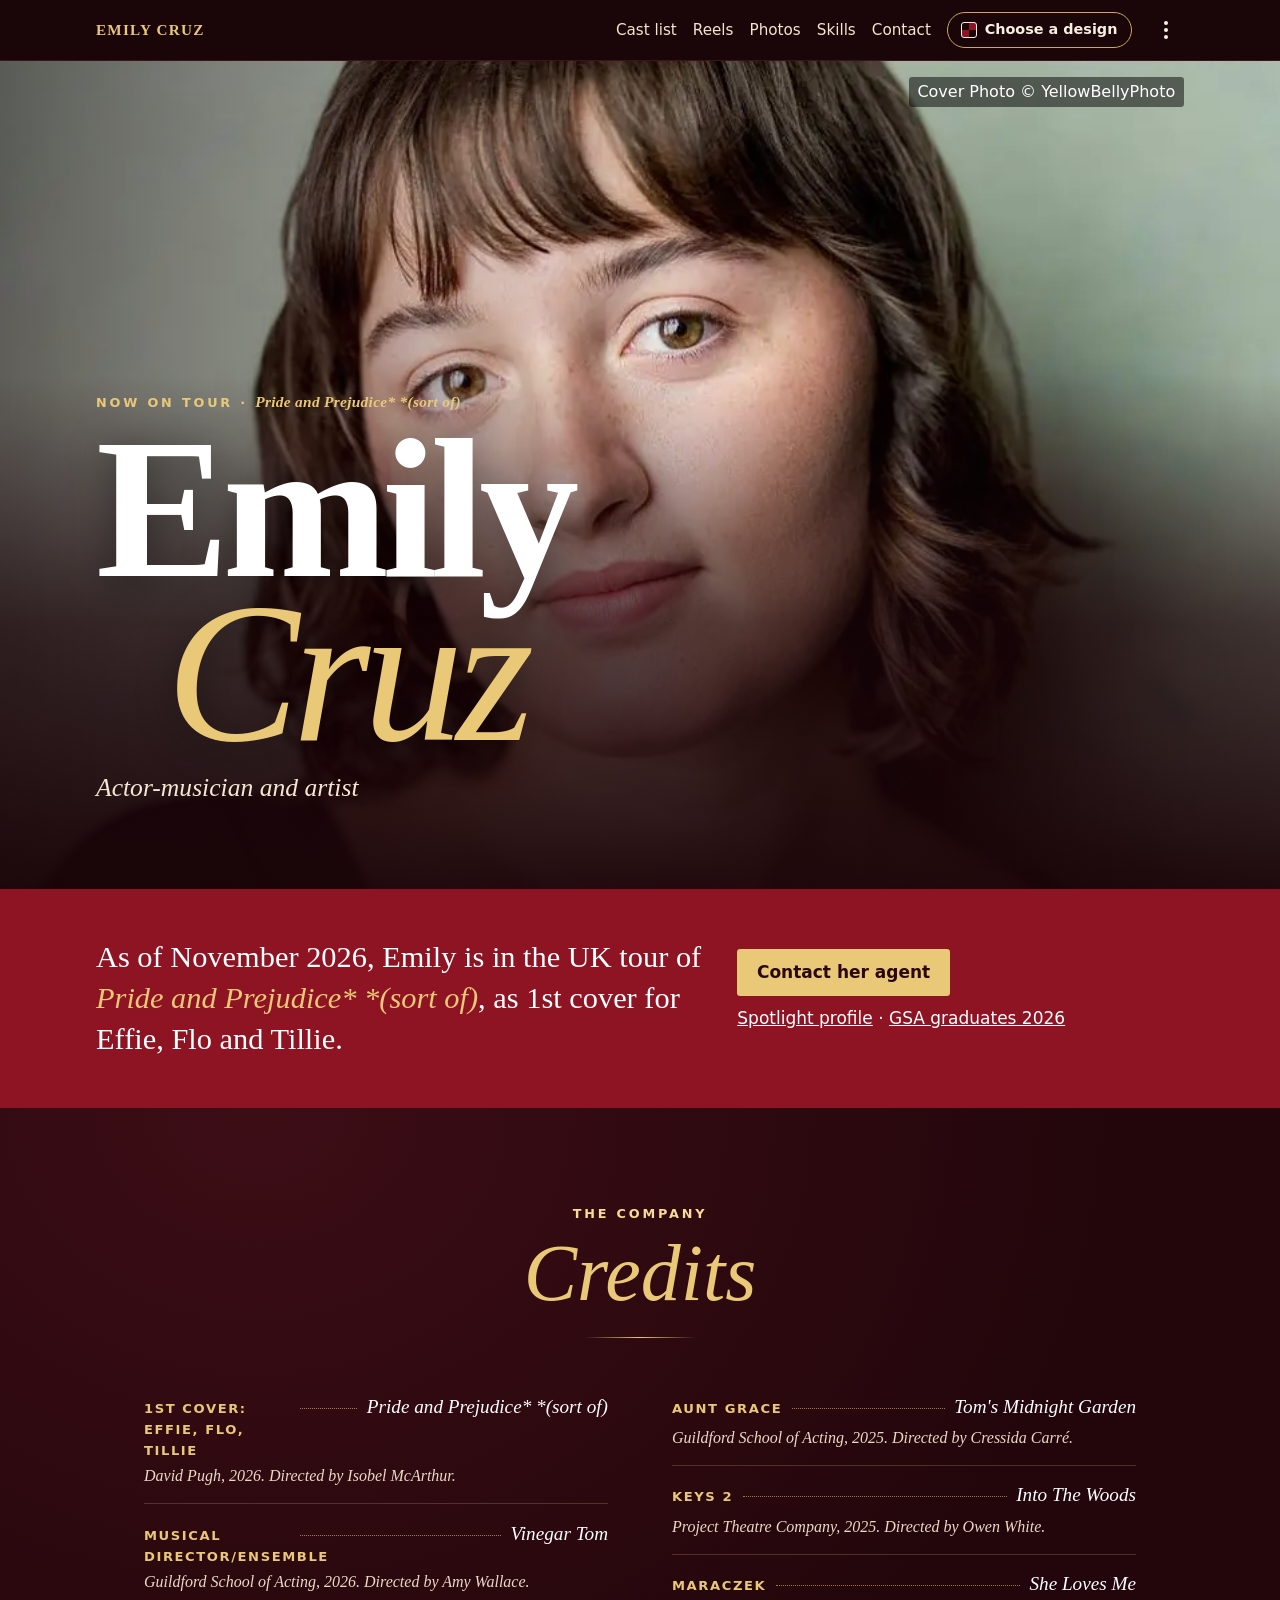
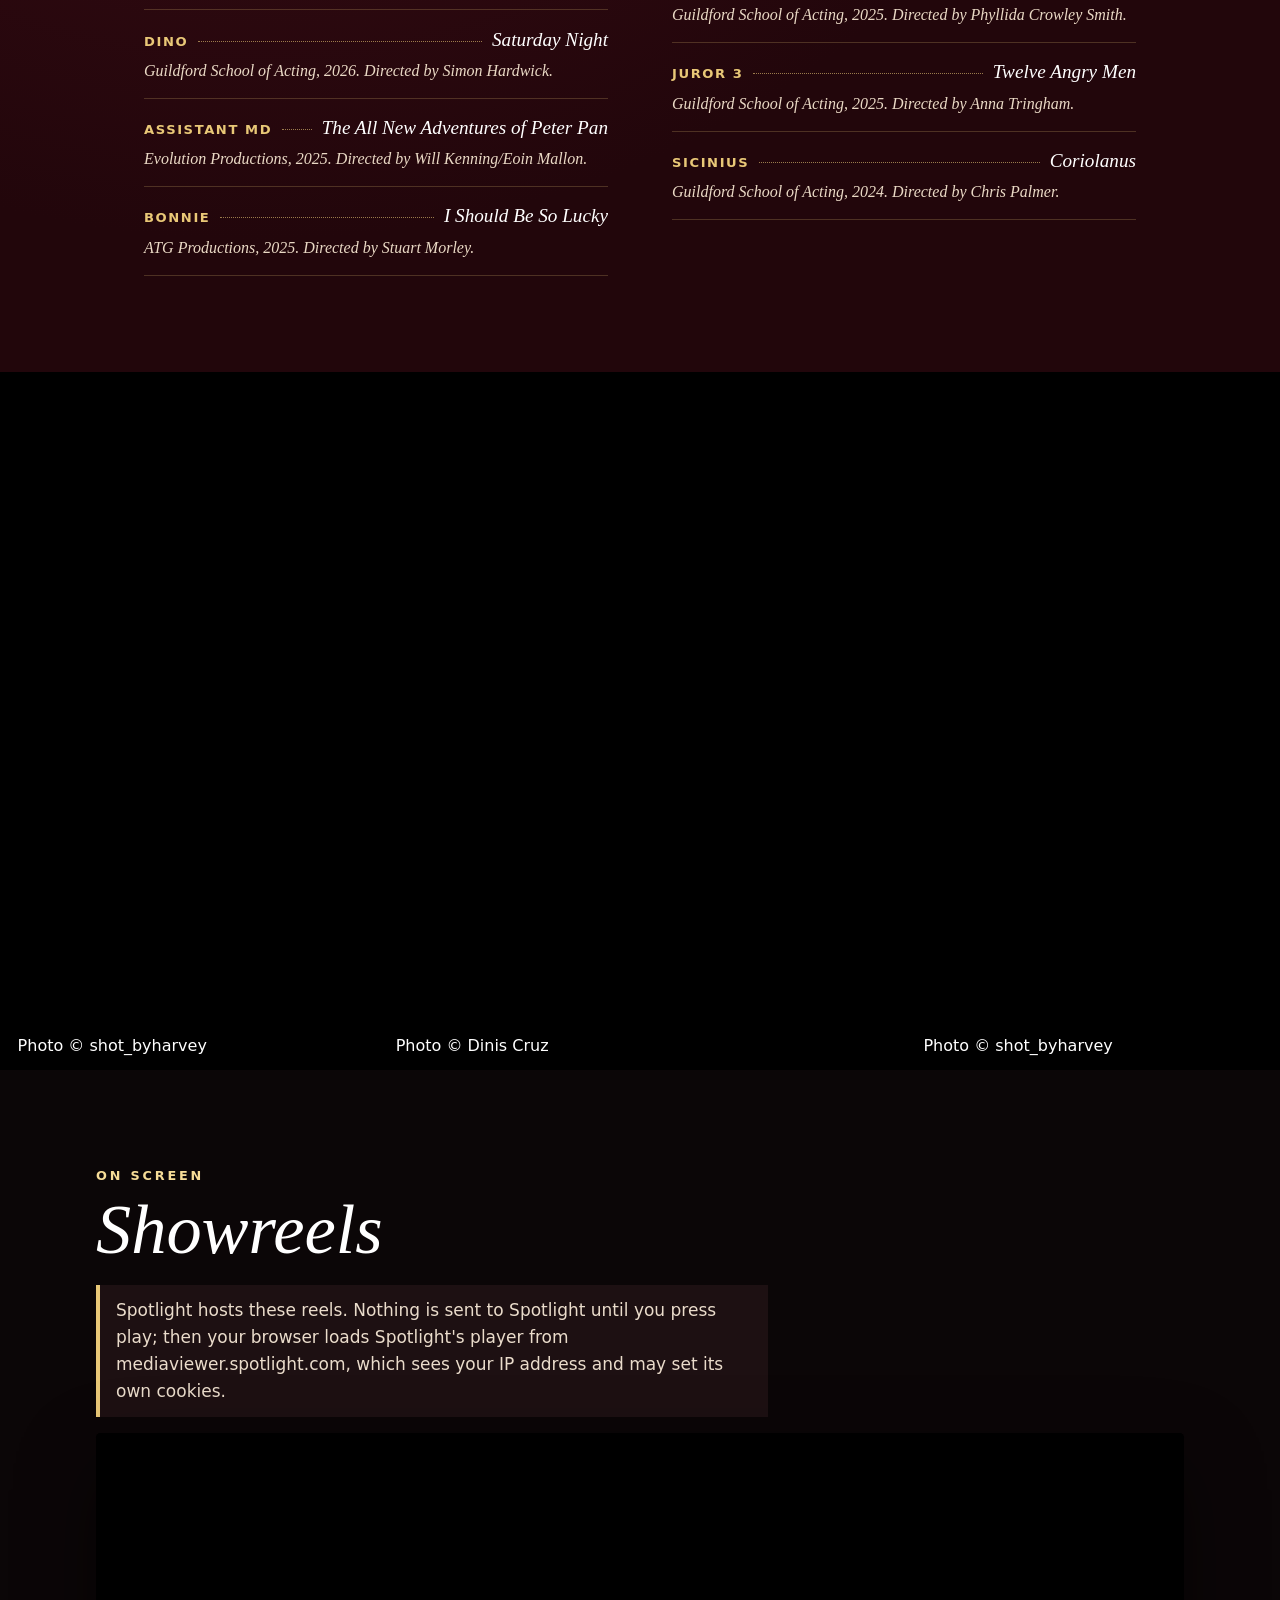
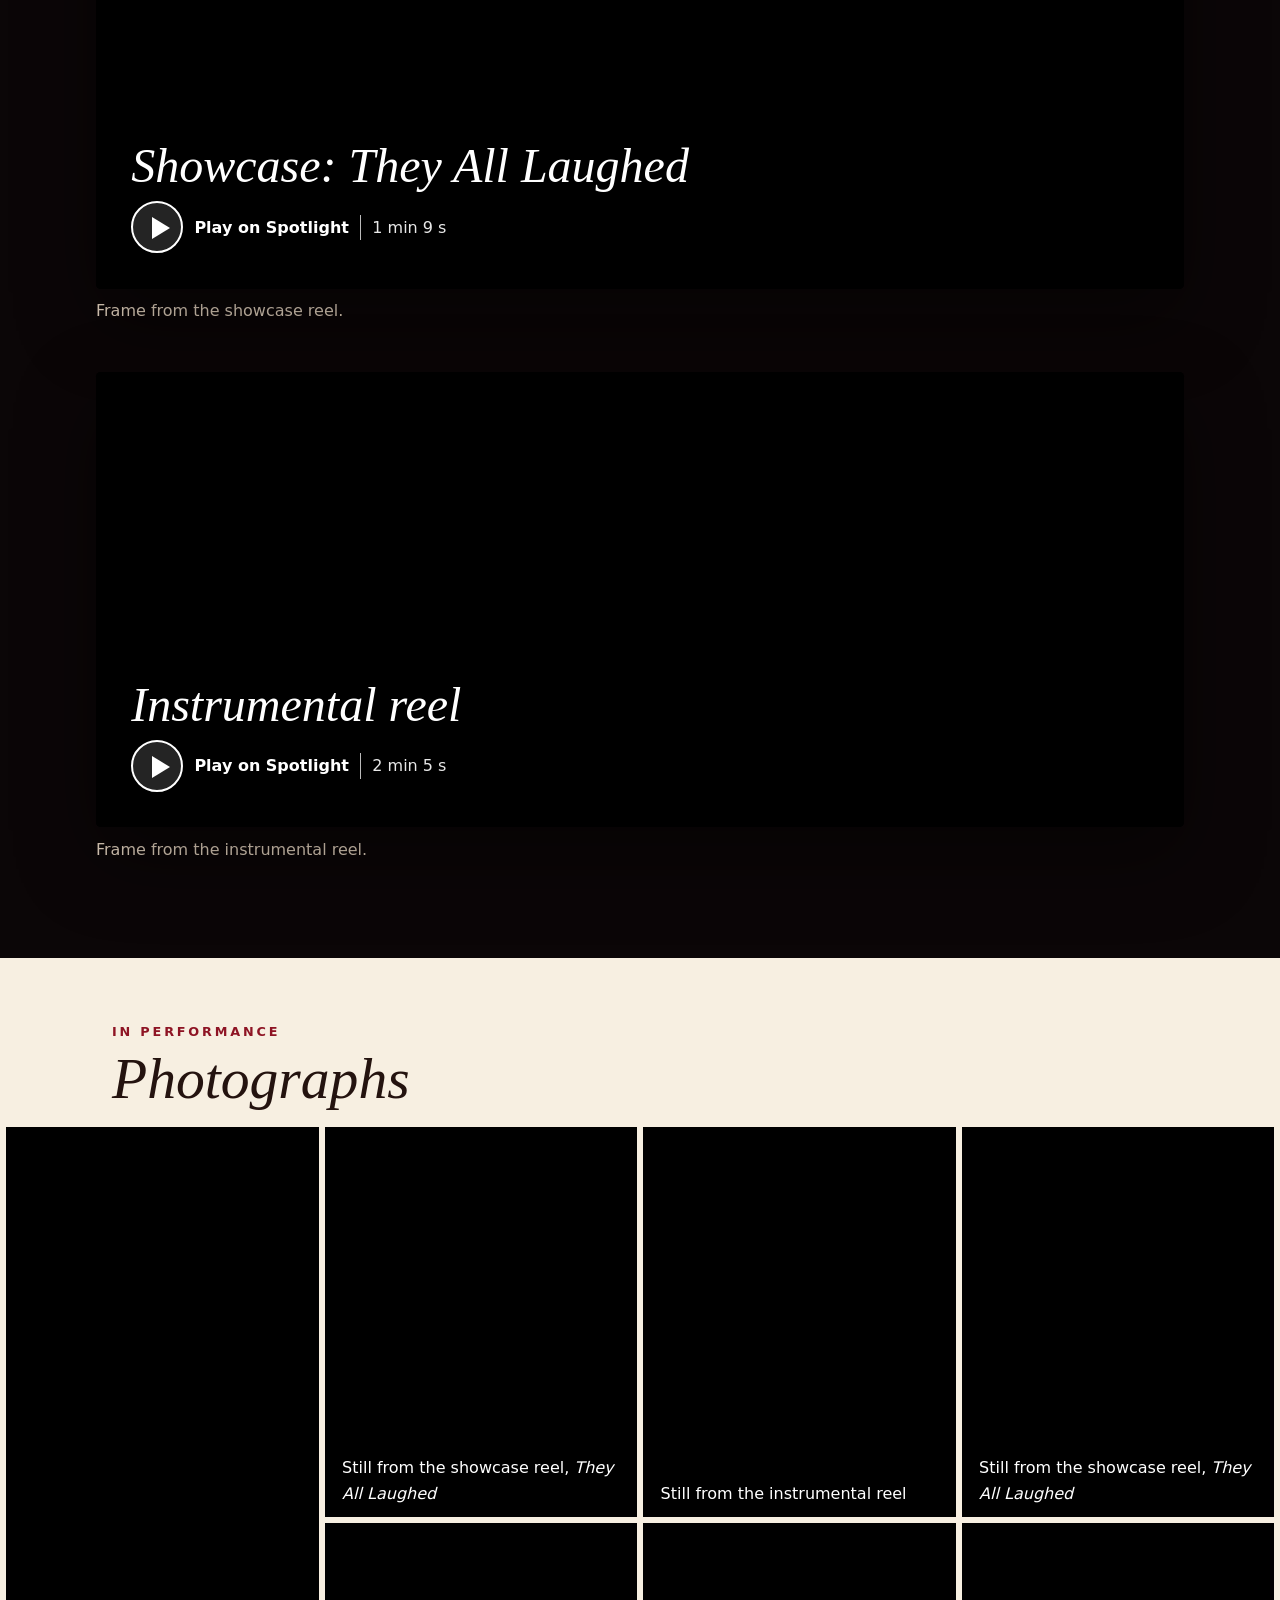
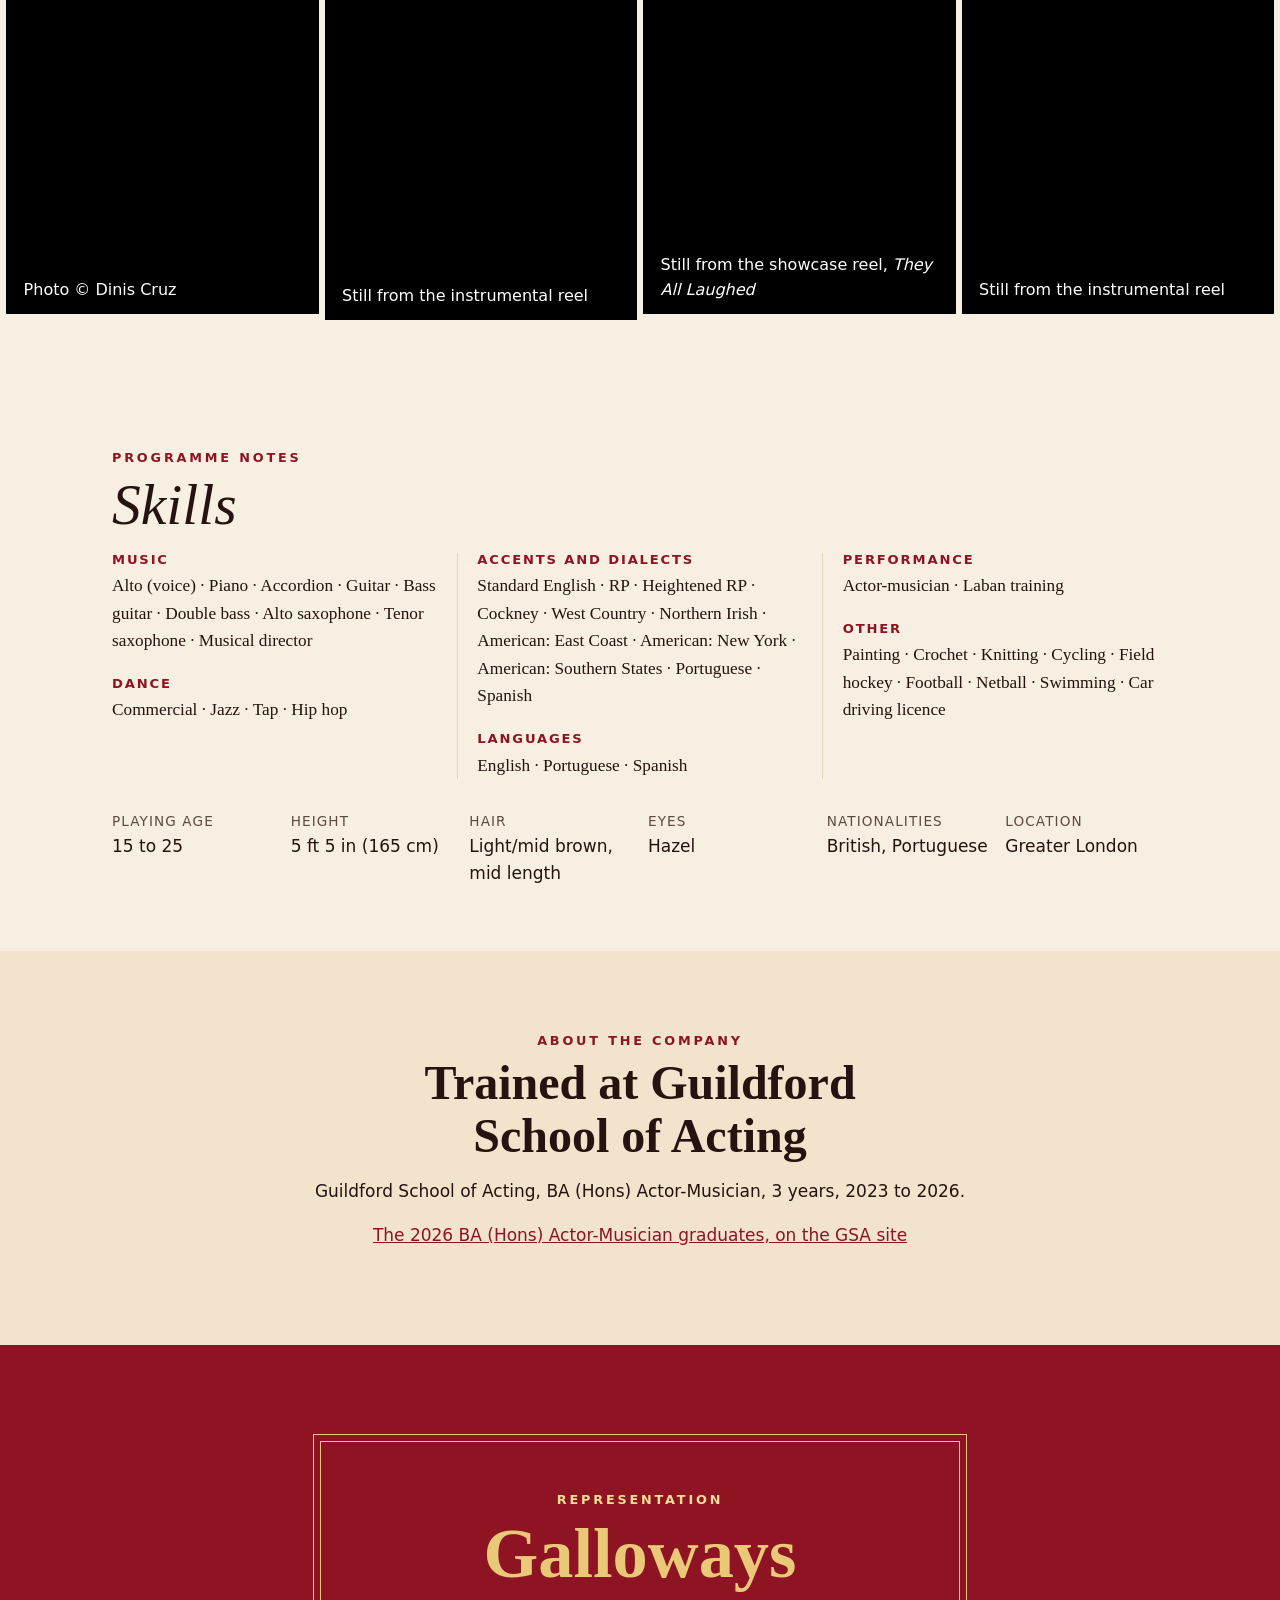
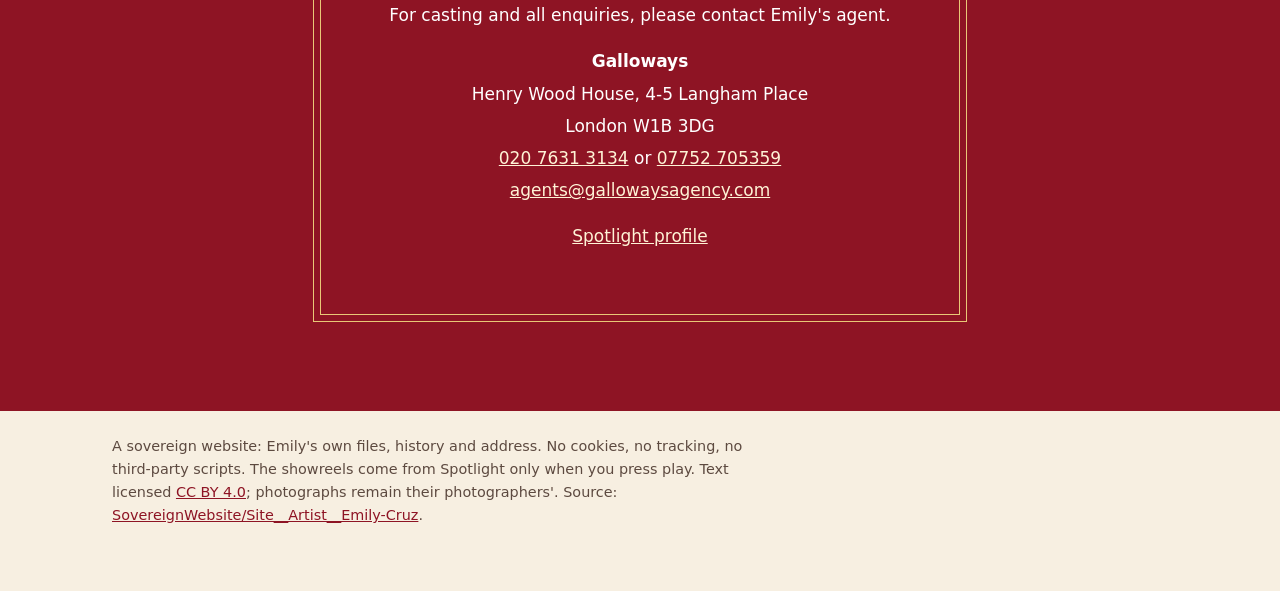
==== commit 8675c1d5: "Family strip removed; family links in a small top-right menu Dinis Cruz (via design.b, about 15:50 U" ====
--- a/site/index.html
+++ b/site/index.html
@@ -15,8 +15,21 @@
 </head>
 <body>
 <a class="skip" href="#main">Skip to content</a>
-<nav class="family" aria-label="The Sovereign Website family">
-  <ul class="family-wide">
+<header class="bar">
+  <a class="brand" href="#top">Emily Cruz</a>
+  <nav aria-label="Sections"><a href="#credits">Cast list</a><a href="#reels">Reels</a><a href="#gallery">Photos</a><a href="#skills">Skills</a><a href="#contact">Contact</a></nav>
+  <details class="chooser">
+    <summary>Choose a design</summary>
+    <div class="chooser-panel">
+      <ul class="cards"><li><a href="designs/1.html" aria-current="page"><img src="images/shots/d1-640.webp" alt="" width="640" height="400" loading="lazy" decoding="async"><strong>1. Programme</strong><span>A West End programme</span></a></li><li><a href="designs/2.html"><img src="images/shots/d2-640.webp" alt="" width="640" height="400" loading="lazy" decoding="async"><strong>2. Blue light</strong><span>The showcase stage</span></a></li><li><a href="designs/3.html"><img src="images/shots/d3-640.webp" alt="" width="640" height="400" loading="lazy" decoding="async"><strong>3. Contact sheet</strong><span>A photographer's proof sheet</span></a></li><li><a href="designs/4.html"><img src="images/shots/d4-640.webp" alt="" width="640" height="400" loading="lazy" decoding="async"><strong>4. Score</strong><span>An engraved score</span></a></li><li><a href="designs/5.html"><img src="images/shots/d5-640.webp" alt="" width="640" height="400" loading="lazy" decoding="async"><strong>5. Brief</strong><span>A casting brief</span></a></li></ul>
+      <p class="all"><a href="designs/index.html">All five, side by side</a></p>
+    </div>
+  </details>
+  <details class="family-menu">
+    <summary><span class="dots" aria-hidden="true"></span><span class="sr">The Sovereign Website family</span></summary>
+    <nav class="family-menu-panel" aria-label="The Sovereign Website family">
+      <p>Part of the Sovereign Website family</p>
+      <ul>
     <li><a href="https://sovereignwebsite.ai/">Sovereign Website</a></li>
     <li><a href="https://sovereignwebsite.org/">Principles</a></li>
     <li><a href="https://sovereignwebsite.site/">Hosted</a></li>
@@ -26,28 +39,8 @@
     <li class="family-sep"><a href="https://agenticcells.ai/">AgentiCCells</a></li>
     <li><a href="https://riskmandate.ai/">RiskMandate</a></li>
     <li><a href="https://newsroom.sgit.ai/">Newsroom</a></li>
-  </ul>
-  <details class="family-narrow"><summary>Sovereign Website family</summary><ul>
-    <li><a href="https://sovereignwebsite.ai/">Sovereign Website</a></li>
-    <li><a href="https://sovereignwebsite.org/">Principles</a></li>
-    <li><a href="https://sovereignwebsite.site/">Hosted</a></li>
-    <li><a href="https://hub.sovereignweb.site/">Hub</a></li>
-    <li><a href="https://agents.sovereignweb.site/">Agents</a></li>
-    <li><a href="https://vault.sovereignwebsite.site/">Vault</a></li>
-    <li class="family-sep"><a href="https://agenticcells.ai/">AgentiCCells</a></li>
-    <li><a href="https://riskmandate.ai/">RiskMandate</a></li>
-    <li><a href="https://newsroom.sgit.ai/">Newsroom</a></li>
-  </ul></details>
-</nav>
-<header class="bar">
-  <a class="brand" href="#top">Emily Cruz</a>
-  <nav aria-label="Sections"><a href="#credits">Cast list</a><a href="#reels">Reels</a><a href="#gallery">Photos</a><a href="#skills">Skills</a><a href="#contact">Contact</a></nav>
-  <details class="chooser">
-    <summary>Choose a design</summary>
-    <div class="chooser-panel">
-      <ul class="cards"><li><a href="designs/1.html" aria-current="page"><img src="images/shots/d1-640.webp" alt="" width="640" height="400" loading="lazy" decoding="async"><strong>1. Programme</strong><span>A West End programme</span></a></li><li><a href="designs/2.html"><img src="images/shots/d2-640.webp" alt="" width="640" height="400" loading="lazy" decoding="async"><strong>2. Blue light</strong><span>The showcase stage</span></a></li><li><a href="designs/3.html"><img src="images/shots/d3-640.webp" alt="" width="640" height="400" loading="lazy" decoding="async"><strong>3. Contact sheet</strong><span>A photographer's proof sheet</span></a></li><li><a href="designs/4.html"><img src="images/shots/d4-640.webp" alt="" width="640" height="400" loading="lazy" decoding="async"><strong>4. Score</strong><span>An engraved score</span></a></li><li><a href="designs/5.html"><img src="images/shots/d5-640.webp" alt="" width="640" height="400" loading="lazy" decoding="async"><strong>5. Brief</strong><span>A casting brief</span></a></li></ul>
-      <p class="all"><a href="designs/index.html">All five, side by side</a></p>
-    </div>
+      </ul>
+    </nav>
   </details>
 </header>
 <main id="main" tabindex="-1">
--- a/site/base.css
+++ b/site/base.css
@@ -157,3 +157,22 @@
 .reel-cta span{white-space:nowrap}
 @media (min-width:48rem){.chooser-panel{width:min(94vw,58rem)}.cards{grid-template-columns:repeat(5,1fr)}}
 @media (min-width:40.01rem) and (max-width:47.99rem){.cards{grid-template-columns:repeat(6,1fr)}.cards li{grid-column:span 2}.cards li:nth-child(4){grid-column:2 / span 2}}
+/* Family links: a small menu at the far top right of the header (Dinis Cruz, 20 November 2026) */
+.sr{position:absolute;width:1px;height:1px;overflow:hidden;clip:rect(0 0 0 0);white-space:nowrap}
+.family-menu{position:relative;order:9}
+.family-menu summary{list-style:none;cursor:pointer;display:inline-flex;align-items:center;justify-content:center;width:36px;height:36px;border-radius:50%;color:var(--chooser-fg,var(--fg))}
+.family-menu summary::-webkit-details-marker{display:none}
+.family-menu summary:hover,.family-menu[open] summary{background:rgba(127,127,127,.22)}
+.family-menu .dots,.family-menu .dots::before,.family-menu .dots::after{display:block;width:4px;height:4px;border-radius:50%;background:currentColor}
+.family-menu .dots{position:relative}.family-menu .dots::before,.family-menu .dots::after{content:"";position:absolute;left:0}
+.family-menu .dots::before{top:-7px}.family-menu .dots::after{top:7px}
+.family-menu-panel{position:absolute;right:0;top:calc(100% + .5rem);z-index:31;min-width:14rem;padding:.8rem 1rem;background:var(--surface);color:var(--fg);border:1px solid var(--line);border-radius:.6rem;box-shadow:0 18px 40px rgba(0,0,0,.3);font-size:.9rem}
+.family-menu-panel p{margin:0 0 .4rem;color:var(--muted);font-size:.85rem}
+.family-menu-panel ul{list-style:none;margin:0;padding:0}
+.family-menu-panel a{display:block;min-height:24px;padding:.15rem 0;color:var(--fg);text-decoration:none}
+.family-menu-panel a:hover,.family-menu-panel a:focus-visible{text-decoration:underline}
+@media (max-width:40rem){.family-menu{order:2}}
+.bar .family-menu-panel{display:block;flex:none;justify-content:initial;font-size:.9rem}
+.bar .family-menu-panel ul{display:block;padding:0;margin:0}
+.bar .family-menu-panel a{display:block;color:var(--fg);padding:.15rem 0;min-height:24px;text-decoration:none}
+.bar .family-menu-panel a:hover,.bar .family-menu-panel a:focus-visible{text-decoration:underline;color:var(--accent-text,var(--accent))}
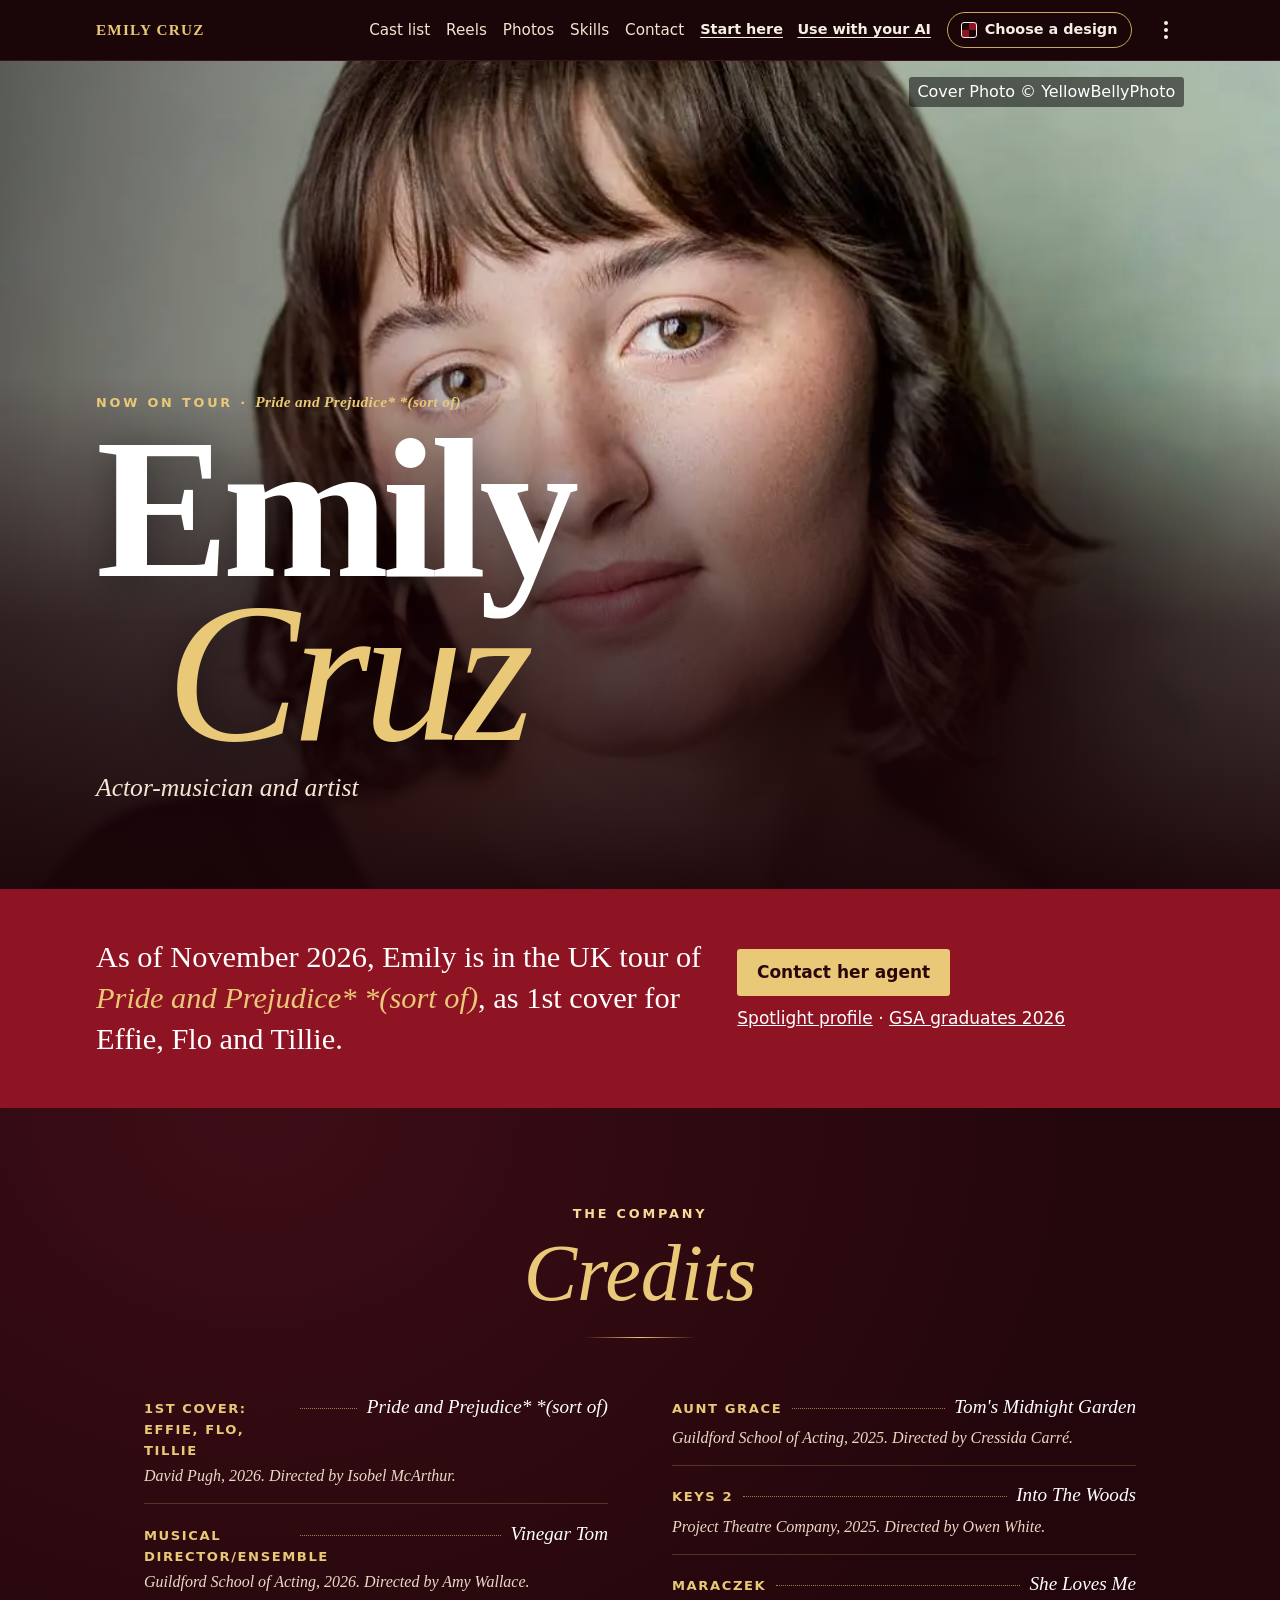
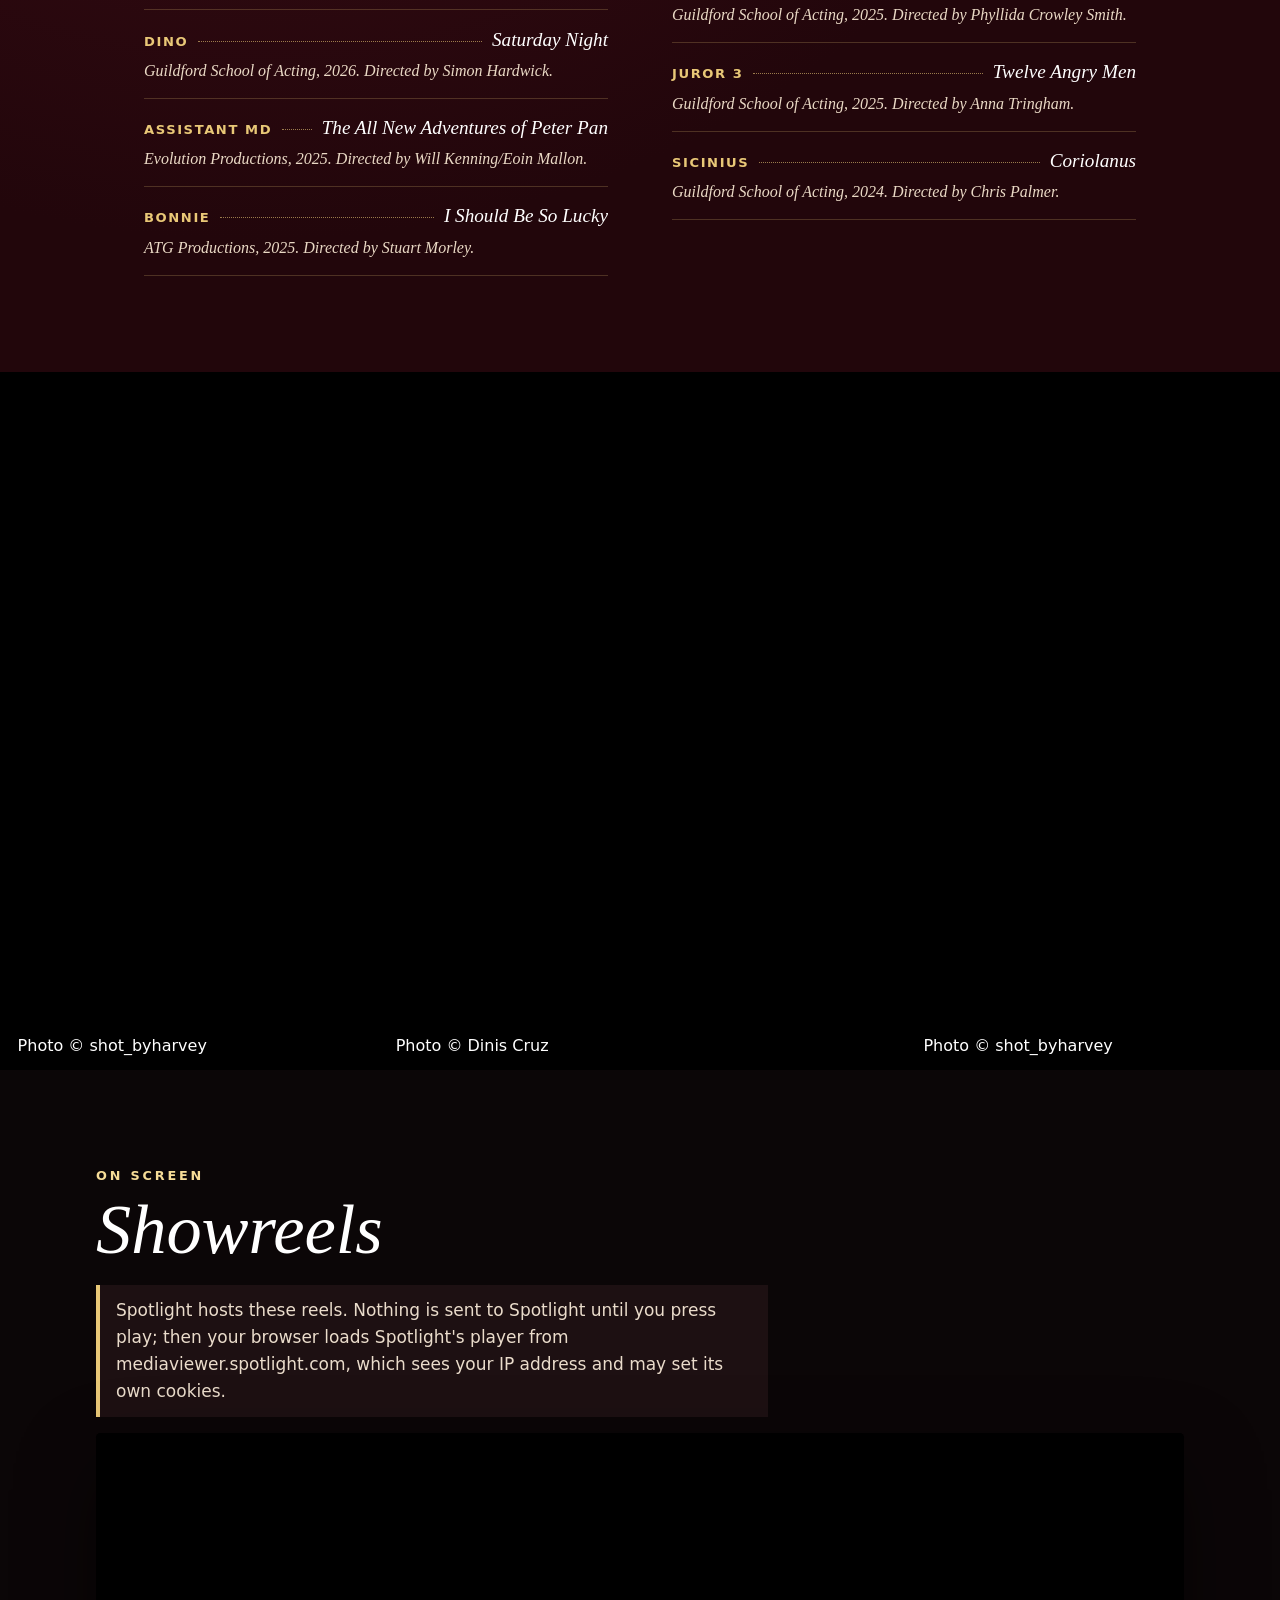
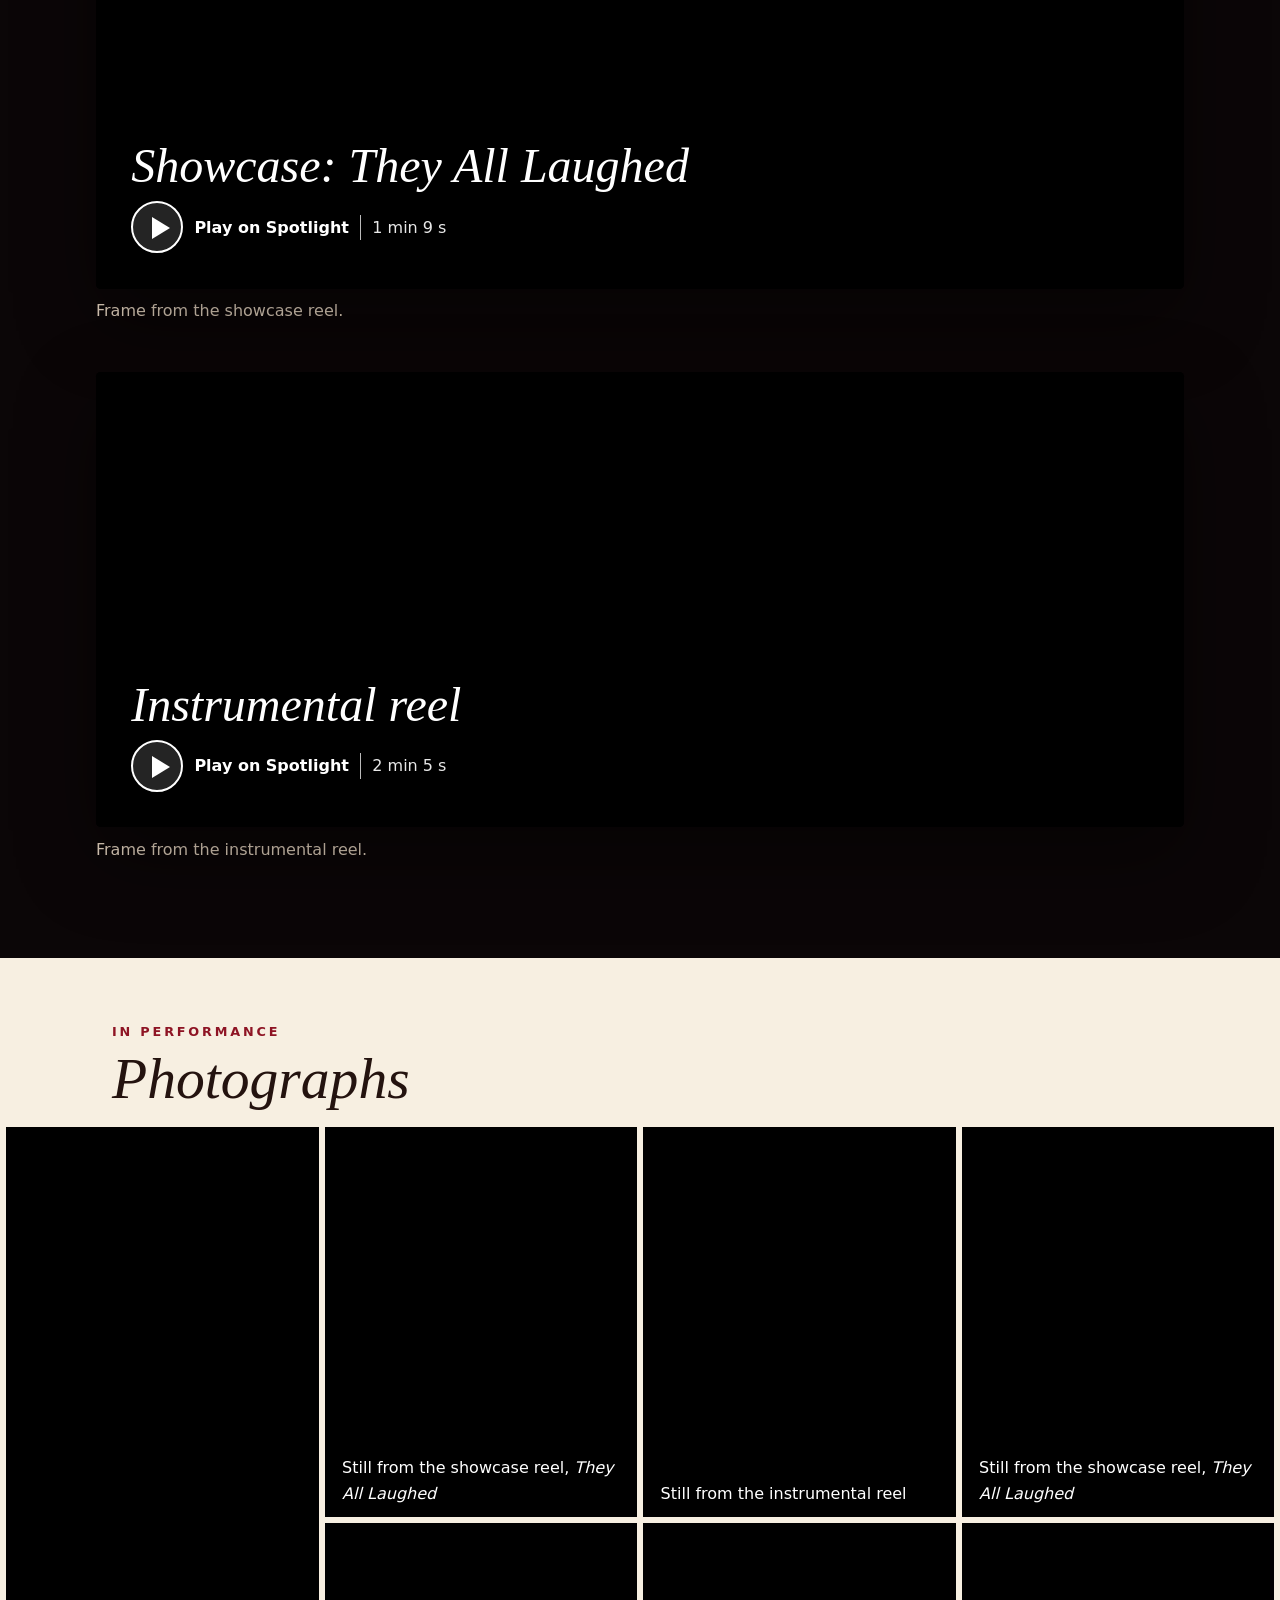
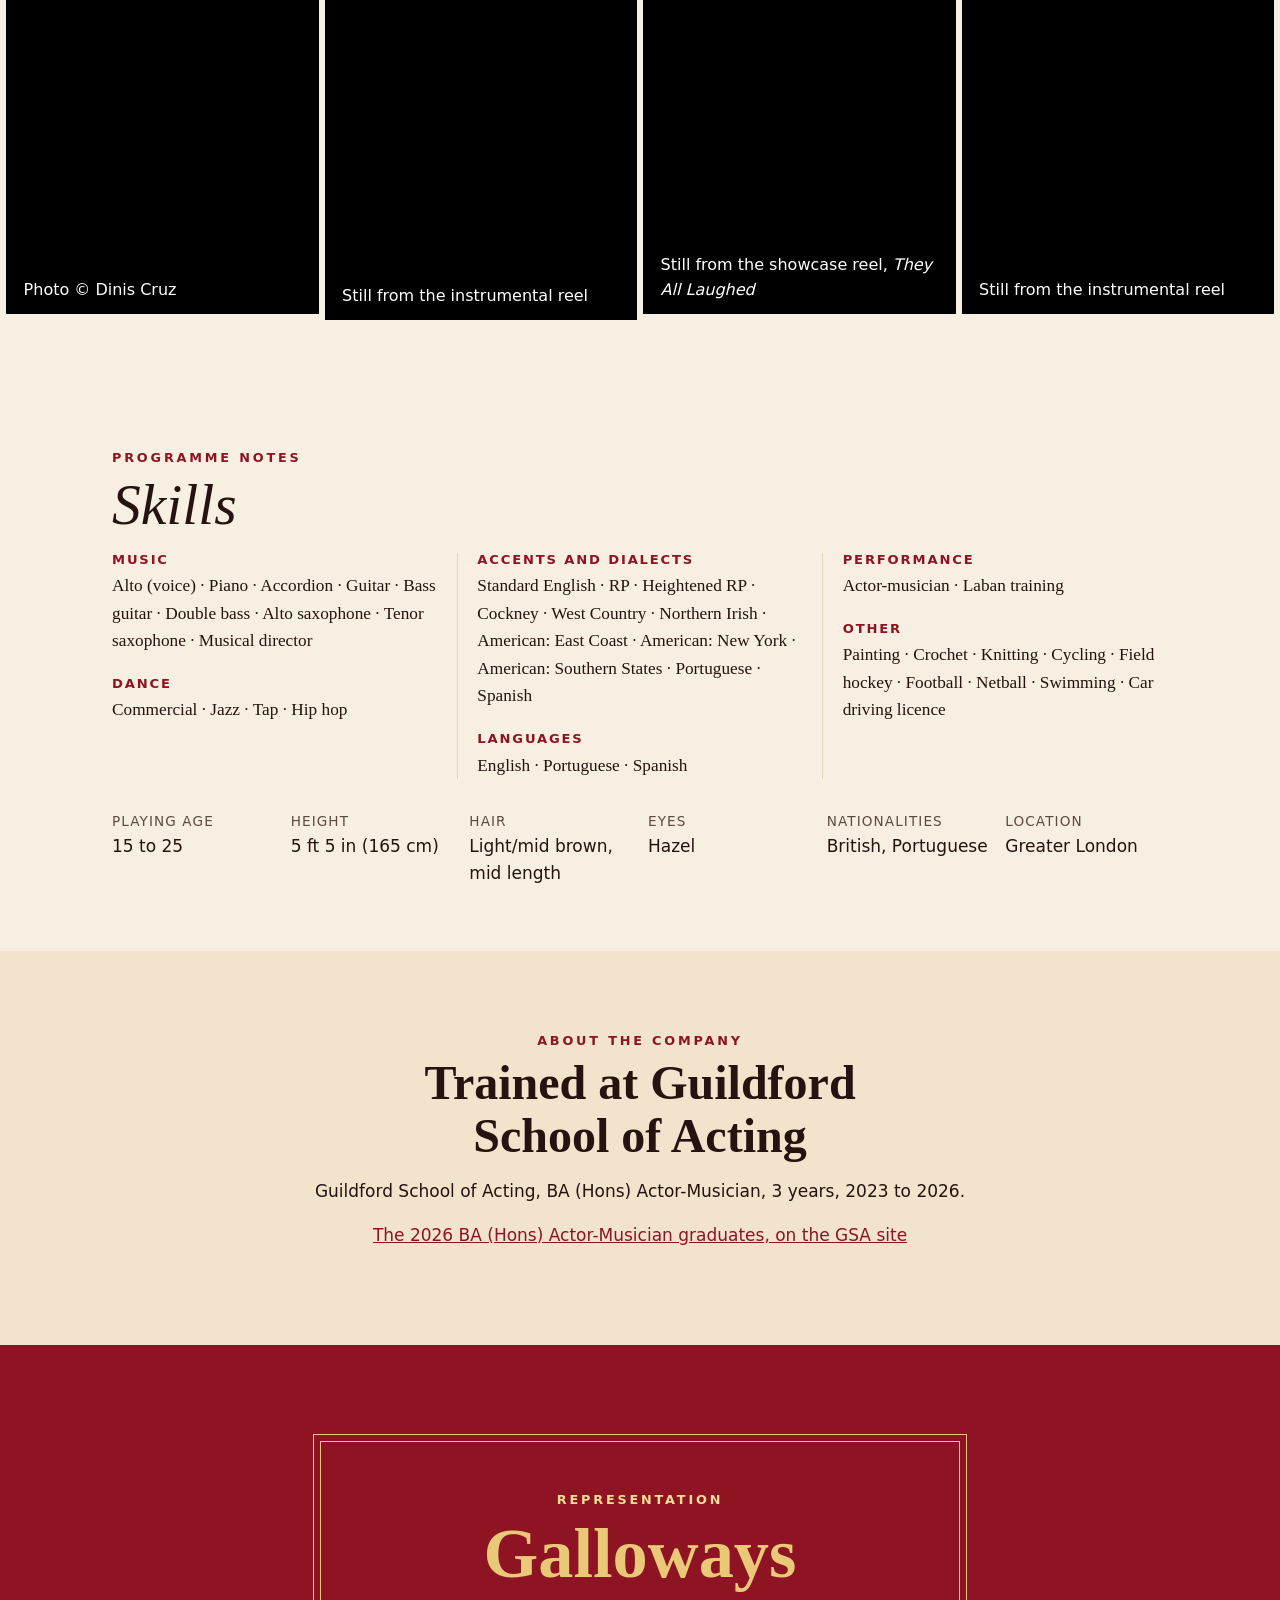
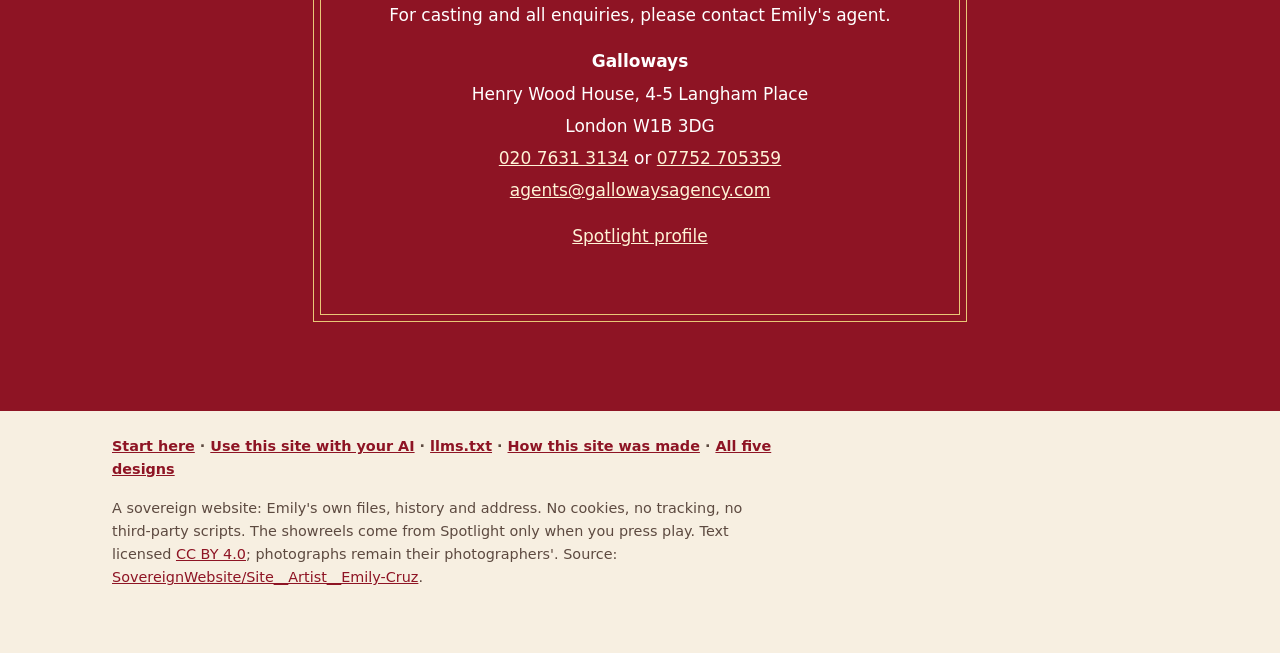
==== commit 0e824db2: "Start, agents, admin and llms.txt; link previews on every page Dinis Cruz (via design.b, about 15:55" ====
--- a/site/index.html
+++ b/site/index.html
@@ -7,6 +7,23 @@
 <meta name="referrer" content="strict-origin-when-cross-origin">
 <title>Emily Cruz</title>
 <meta name="description" content="Emily Cruz, actor-musician and artist. BA (Hons) Actor-Musician, Guildford School of Acting, 2026. Represented by Galloways.">
+<link rel="canonical" href="https://emily-cruz.artist.sovereignweb.site/">
+<meta property="og:type" content="website">
+<meta property="og:site_name" content="Emily Cruz">
+<meta property="og:locale" content="en_GB">
+<meta property="og:title" content="Emily Cruz">
+<meta property="og:description" content="Emily Cruz, actor-musician and artist. BA (Hons) Actor-Musician, Guildford School of Acting, 2026. Represented by Galloways.">
+<meta property="og:url" content="https://emily-cruz.artist.sovereignweb.site/">
+<meta property="og:image" content="https://emily-cruz.artist.sovereignweb.site/images/social-card.jpg">
+<meta property="og:image:type" content="image/jpeg">
+<meta property="og:image:width" content="1200">
+<meta property="og:image:height" content="630">
+<meta property="og:image:alt" content="Emily Cruz, actor-musician and artist, beside her headshot (photo YellowBellyPhoto)">
+<meta name="twitter:card" content="summary_large_image">
+<meta name="twitter:title" content="Emily Cruz">
+<meta name="twitter:description" content="Emily Cruz, actor-musician and artist. BA (Hons) Actor-Musician, Guildford School of Acting, 2026. Represented by Galloways.">
+<meta name="twitter:image" content="https://emily-cruz.artist.sovereignweb.site/images/social-card.jpg">
+<meta name="twitter:image:alt" content="Emily Cruz, actor-musician and artist, beside her headshot (photo YellowBellyPhoto)">
 <meta name="color-scheme" content="light dark">
 <link rel="icon" href="favicon.svg" type="image/svg+xml">
 <link rel="stylesheet" href="base.css">
@@ -18,6 +35,7 @@
 <header class="bar">
   <a class="brand" href="#top">Emily Cruz</a>
   <nav aria-label="Sections"><a href="#credits">Cast list</a><a href="#reels">Reels</a><a href="#gallery">Photos</a><a href="#skills">Skills</a><a href="#contact">Contact</a></nav>
+  <p class="head-links"><a href="start/">Start here</a> <a href="agents/">Use with your AI</a></p>
   <details class="chooser">
     <summary>Choose a design</summary>
     <div class="chooser-panel">
@@ -131,6 +149,7 @@
 </section>
 </main>
 <footer>
+  <p class="foot-links"><a href="start/">Start here</a> <span aria-hidden="true">·</span> <a href="agents/">Use this site with your AI</a> <span aria-hidden="true">·</span> <a href="llms.txt">llms.txt</a> <span aria-hidden="true">·</span> <a href="admin/">How this site was made</a> <span aria-hidden="true">·</span> <a href="designs/">All five designs</a></p>
   <p>A sovereign website: Emily's own files, history and address. No cookies, no tracking, no third-party scripts. The showreels come from Spotlight only when you press play. Text licensed <a href="https://creativecommons.org/licenses/by/4.0/">CC BY 4.0</a>; photographs remain their photographers'. Source: <a href="https://github.com/SovereignWebsite/Site__Artist__Emily-Cruz">SovereignWebsite/Site__Artist__Emily-Cruz</a>.</p>
 </footer>
 </body>
--- a/site/base.css
+++ b/site/base.css
@@ -176,3 +176,16 @@
 .bar .family-menu-panel ul{display:block;padding:0;margin:0}
 .bar .family-menu-panel a{display:block;color:var(--fg);padding:.15rem 0;min-height:24px;text-decoration:none}
 .bar .family-menu-panel a:hover,.bar .family-menu-panel a:focus-visible{text-decoration:underline;color:var(--accent-text,var(--accent))}
+/* Start here and Use with your AI, visible in the header; three plain pages */
+.head-links{display:flex;gap:.9rem;margin:0;font-size:.9rem;font-weight:600}
+.head-links a{color:var(--chooser-fg,var(--fg));text-decoration:underline;text-underline-offset:3px;min-height:24px;display:inline-flex;align-items:center}
+@media (max-width:40rem){.head-links{order:4;flex-basis:100%;gap:1.2rem}}
+.foot-links{font-weight:600}
+.doc{max-width:48rem}
+.doc h1{font-size:clamp(2.4rem,7vw,3.8rem)}
+.steps{list-style:none;padding:0;counter-reset:s}
+.steps li{counter-increment:s;position:relative;padding:0 0 1.2rem 3.4rem;border-left:2px solid var(--line);margin-left:1.1rem}
+.steps li::before{content:counter(s);position:absolute;left:-1.15rem;top:0;width:2.3rem;height:2.3rem;border-radius:50%;background:var(--accent);color:var(--on-accent);display:flex;align-items:center;justify-content:center;font-weight:700}
+.steps h2{font-size:1.25rem;margin:.2rem 0 .3rem}
+.asks li{font-family:var(--serif);font-size:1.1rem;margin-bottom:.5rem}
+.plain .bar nav a{color:var(--chooser-fg,var(--fg))}
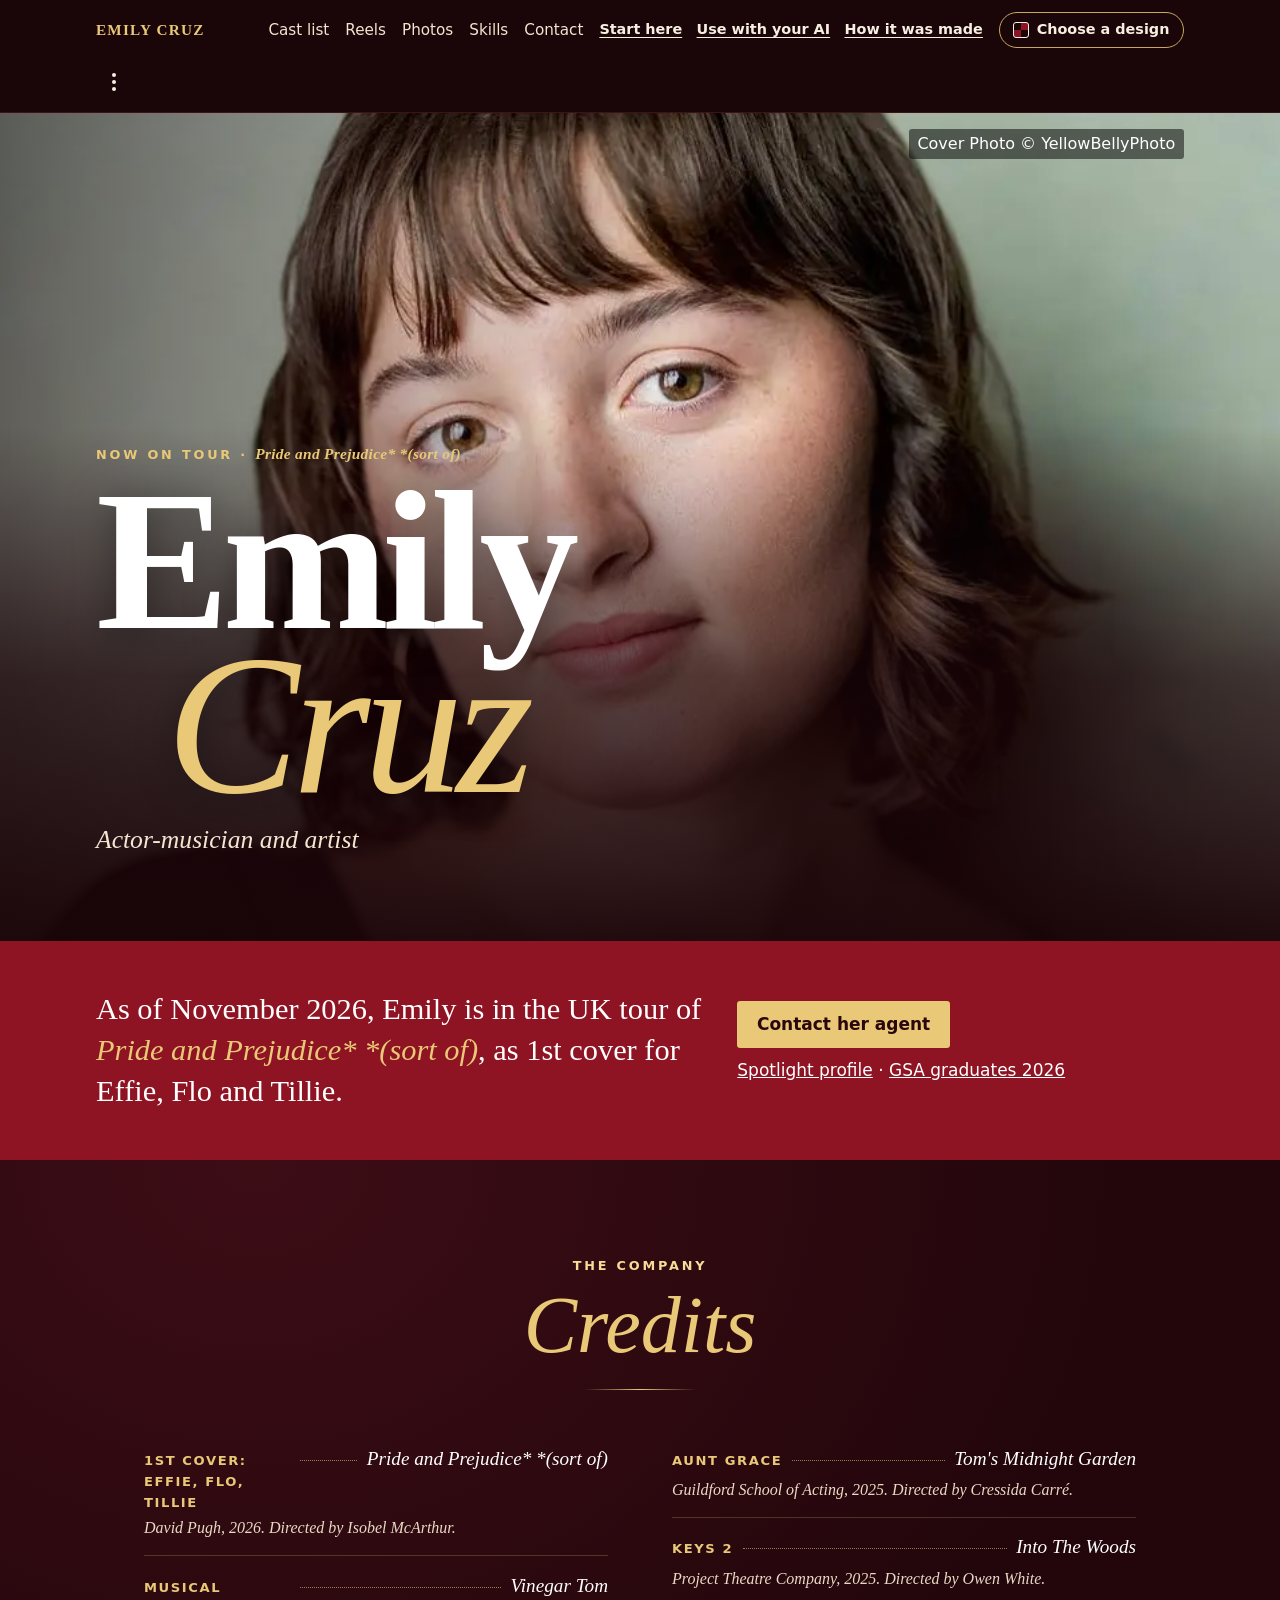
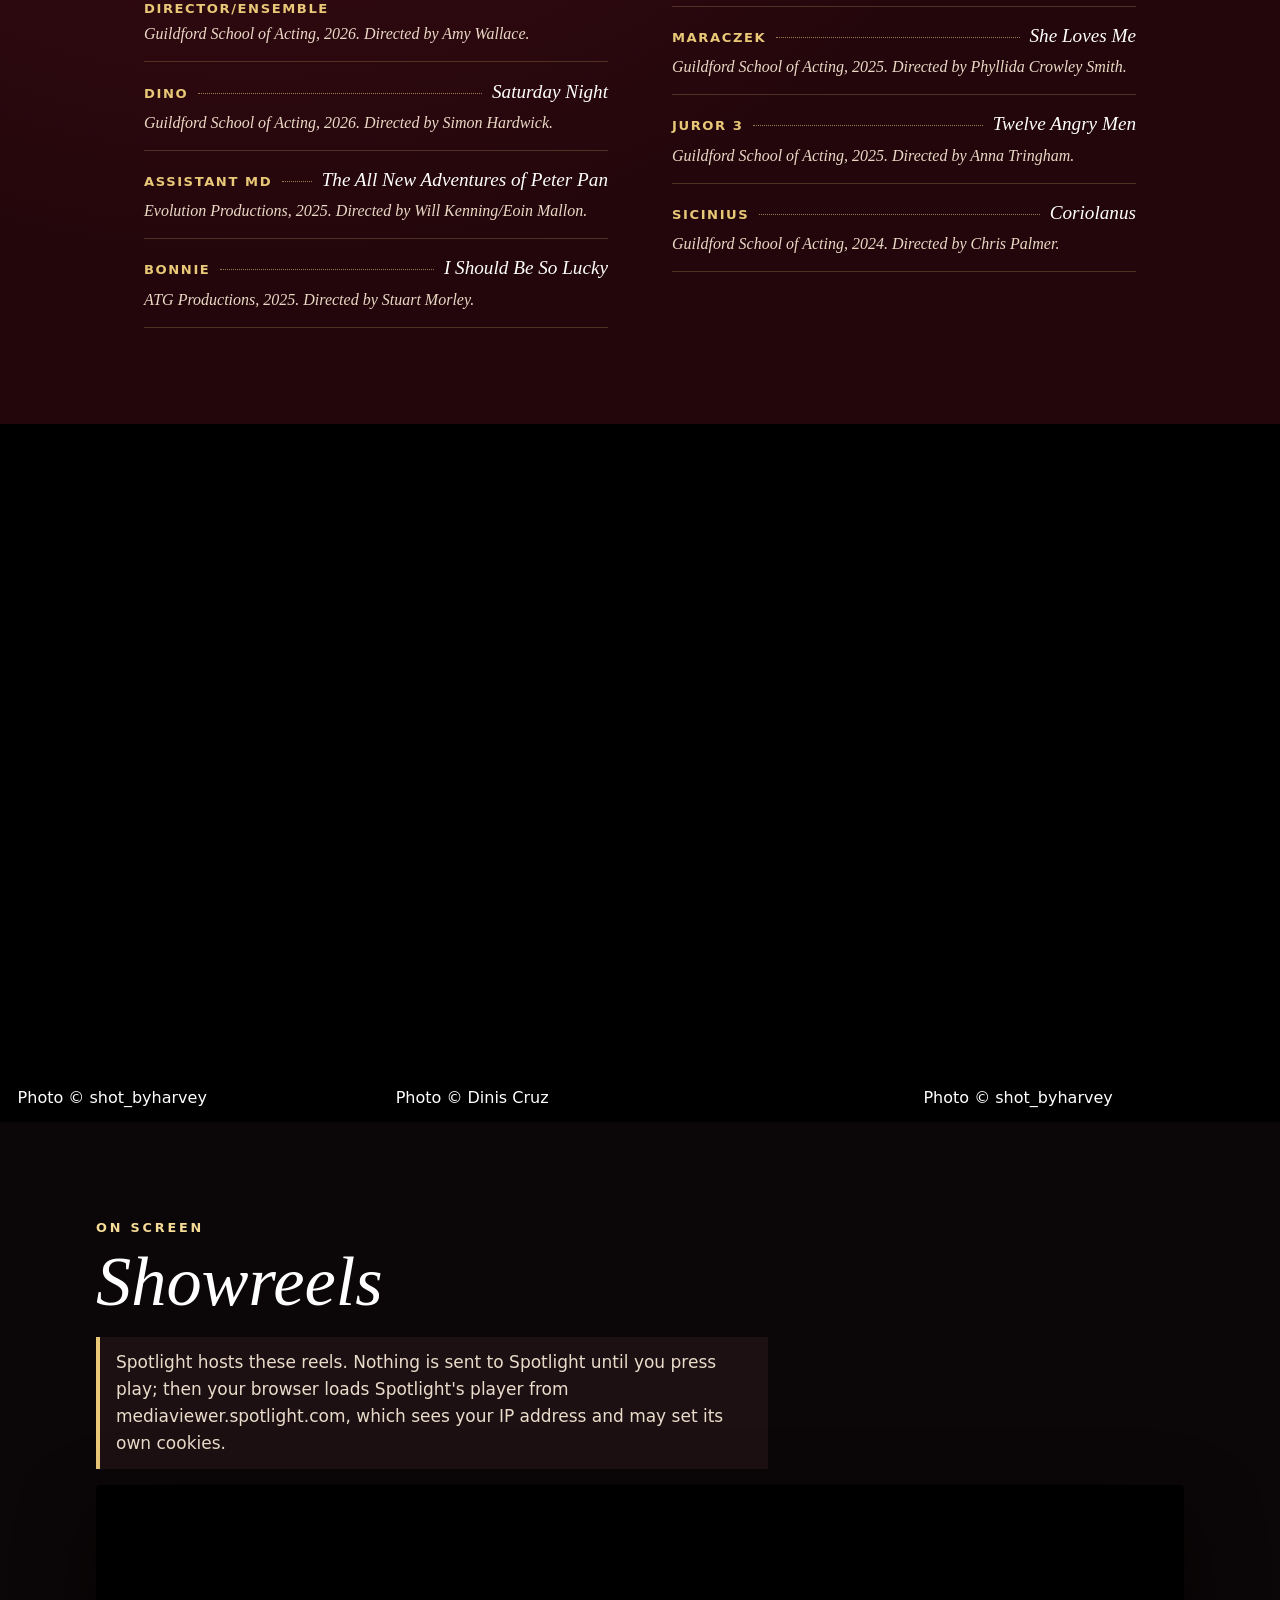
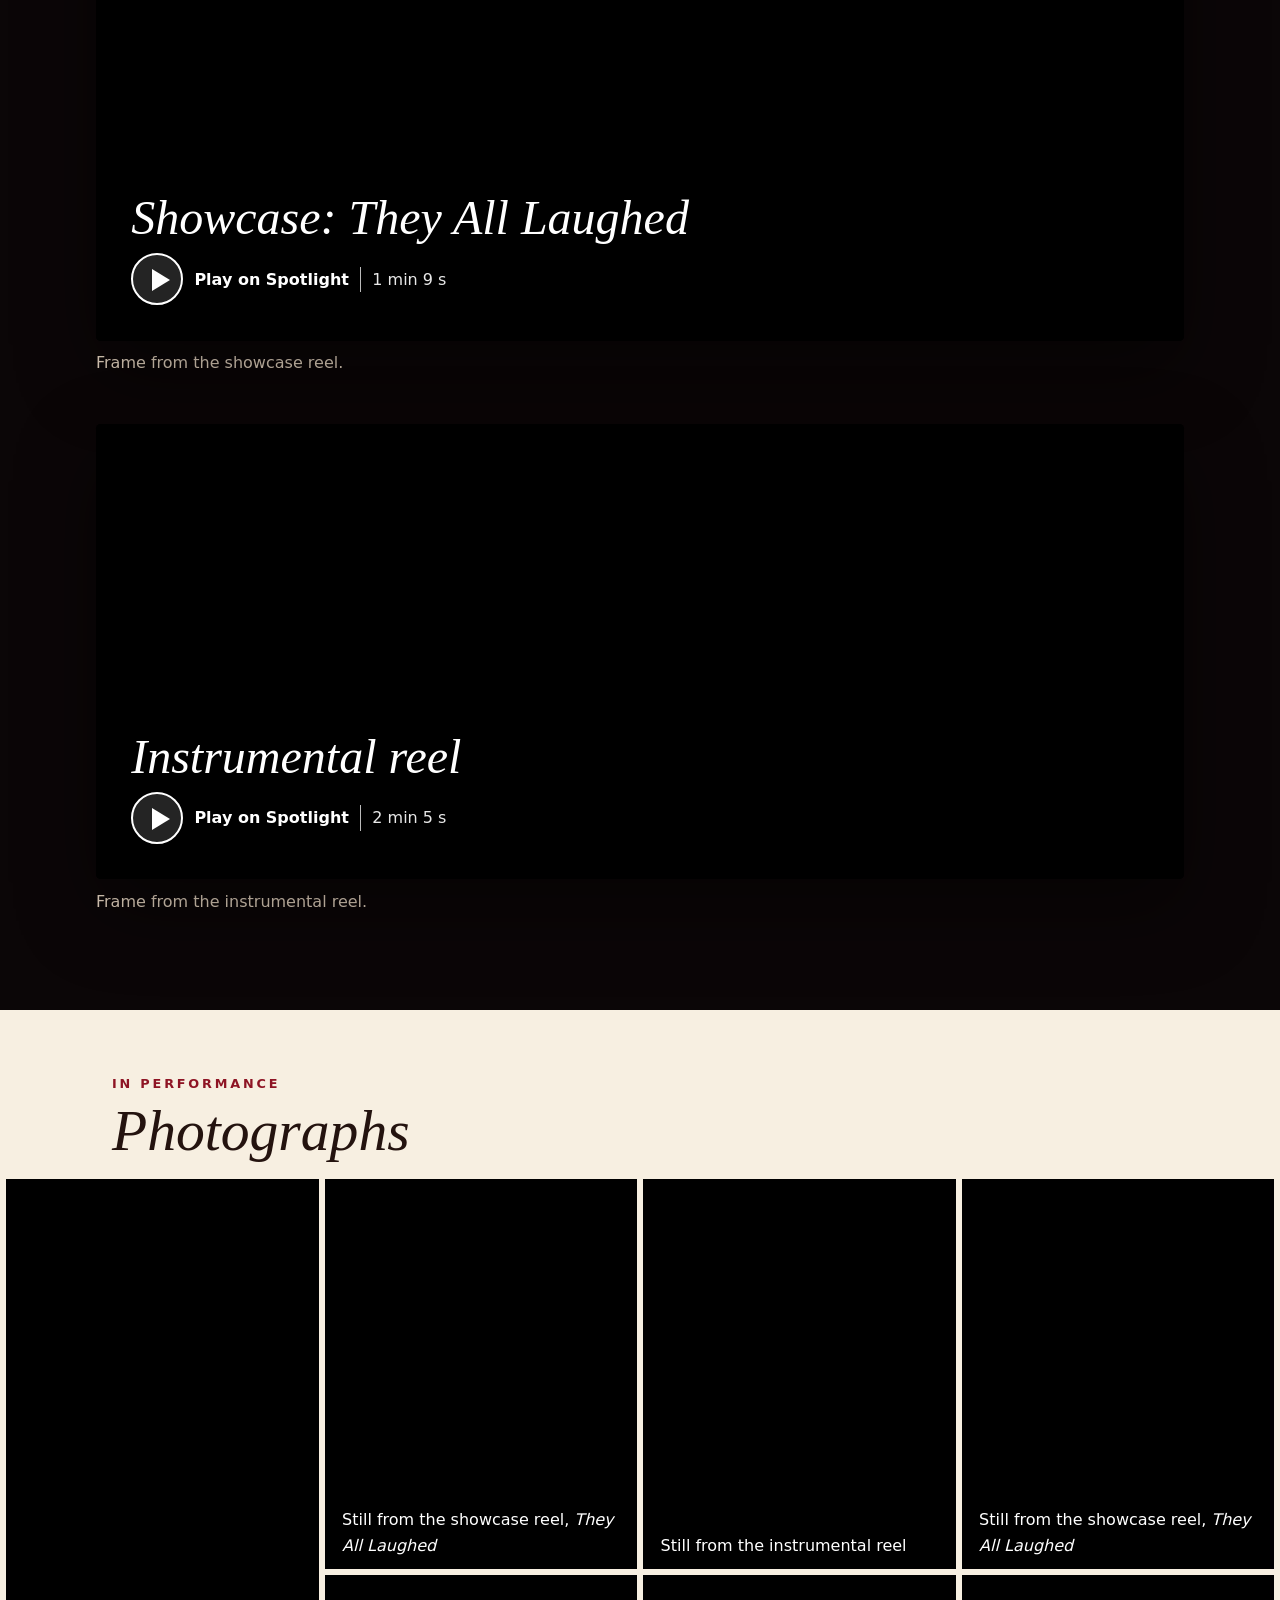
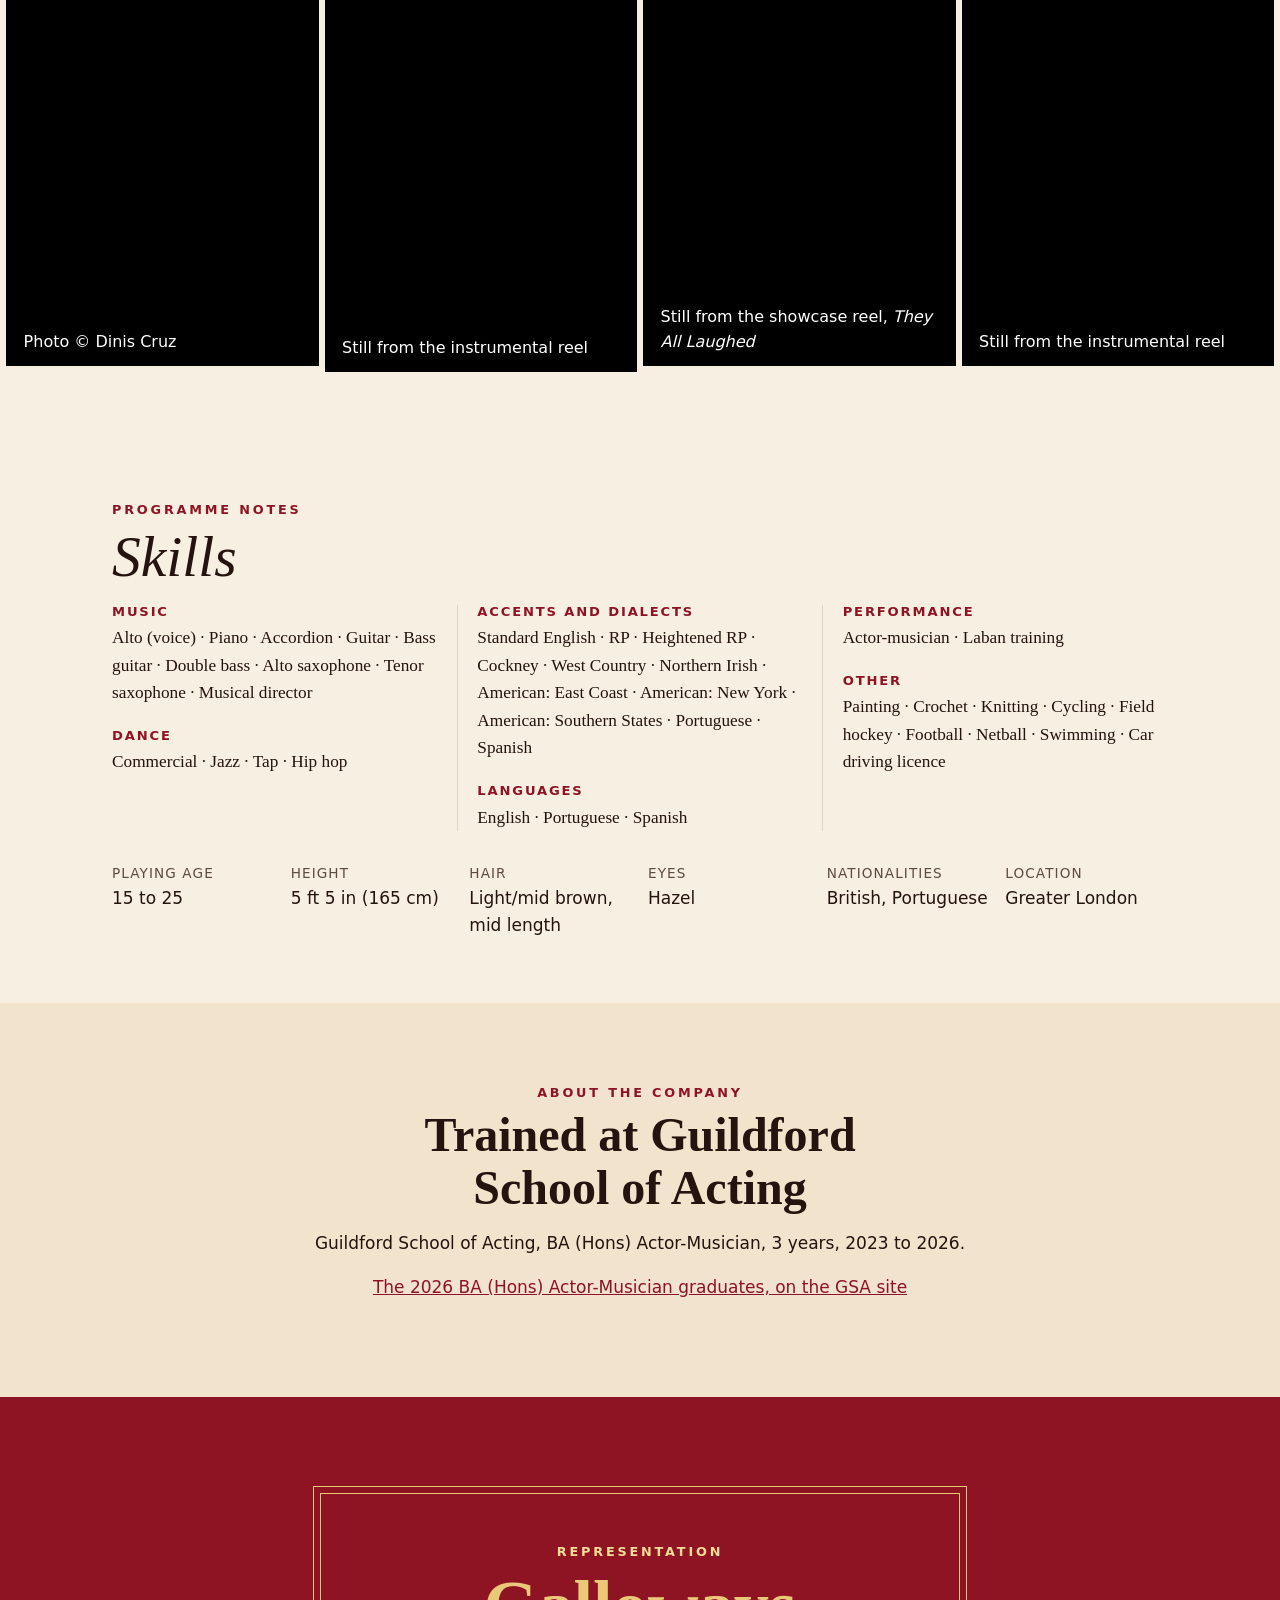
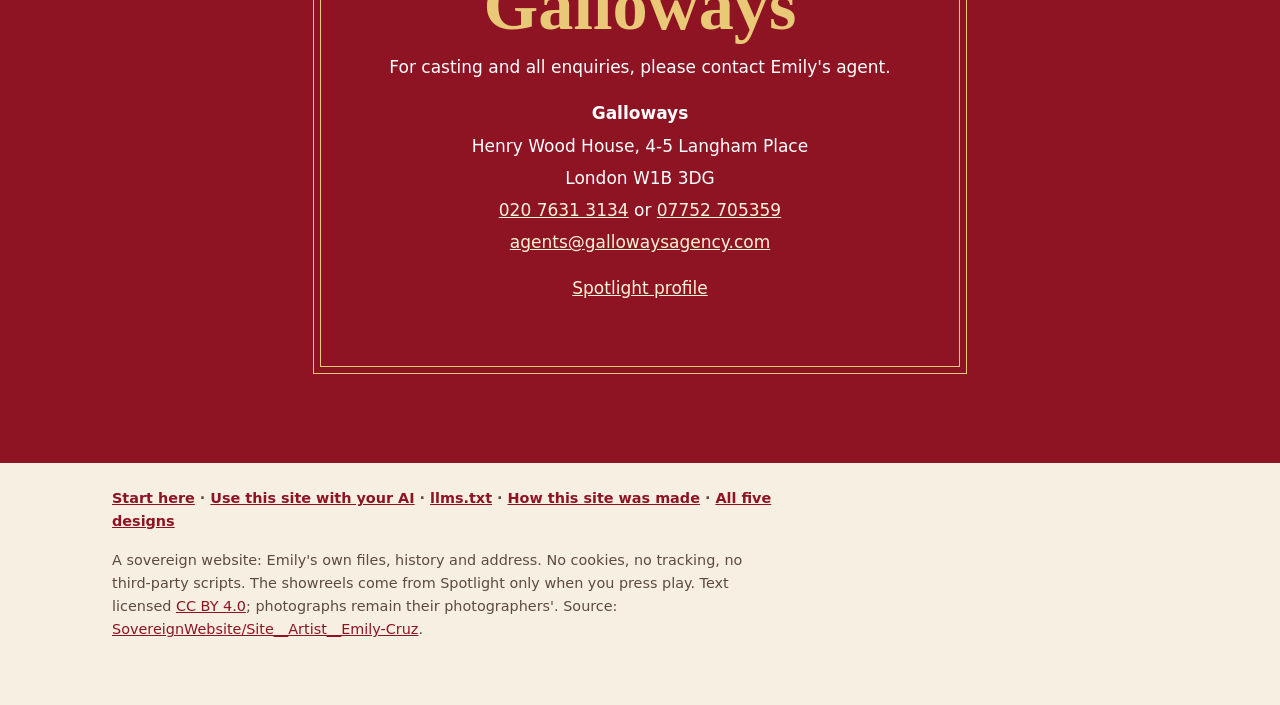
==== commit baf38d92: "No sideways scroll on start and agents; admin in every header design.b 1.13 recheck: long URLs and t" ====
--- a/site/index.html
+++ b/site/index.html
@@ -35,7 +35,7 @@
 <header class="bar">
   <a class="brand" href="#top">Emily Cruz</a>
   <nav aria-label="Sections"><a href="#credits">Cast list</a><a href="#reels">Reels</a><a href="#gallery">Photos</a><a href="#skills">Skills</a><a href="#contact">Contact</a></nav>
-  <p class="head-links"><a href="start/">Start here</a> <a href="agents/">Use with your AI</a></p>
+  <p class="head-links"><a href="start/">Start here</a> <a href="agents/">Use with your AI</a> <a href="admin/">How it was made</a></p>
   <details class="chooser">
     <summary>Choose a design</summary>
     <div class="chooser-panel">
--- a/site/base.css
+++ b/site/base.css
@@ -189,3 +189,7 @@
 .steps h2{font-size:1.25rem;margin:.2rem 0 .3rem}
 .asks li{font-family:var(--serif);font-size:1.1rem;margin-bottom:.5rem}
 .plain .bar nav a{color:var(--chooser-fg,var(--fg))}
+/* long URLs and repository names wrap instead of widening the page (design.b) */
+a:any-link,code{overflow-wrap:anywhere}
+.doc p,.doc li,footer p{overflow-wrap:anywhere}
+pre{overflow-x:auto;max-width:100%}
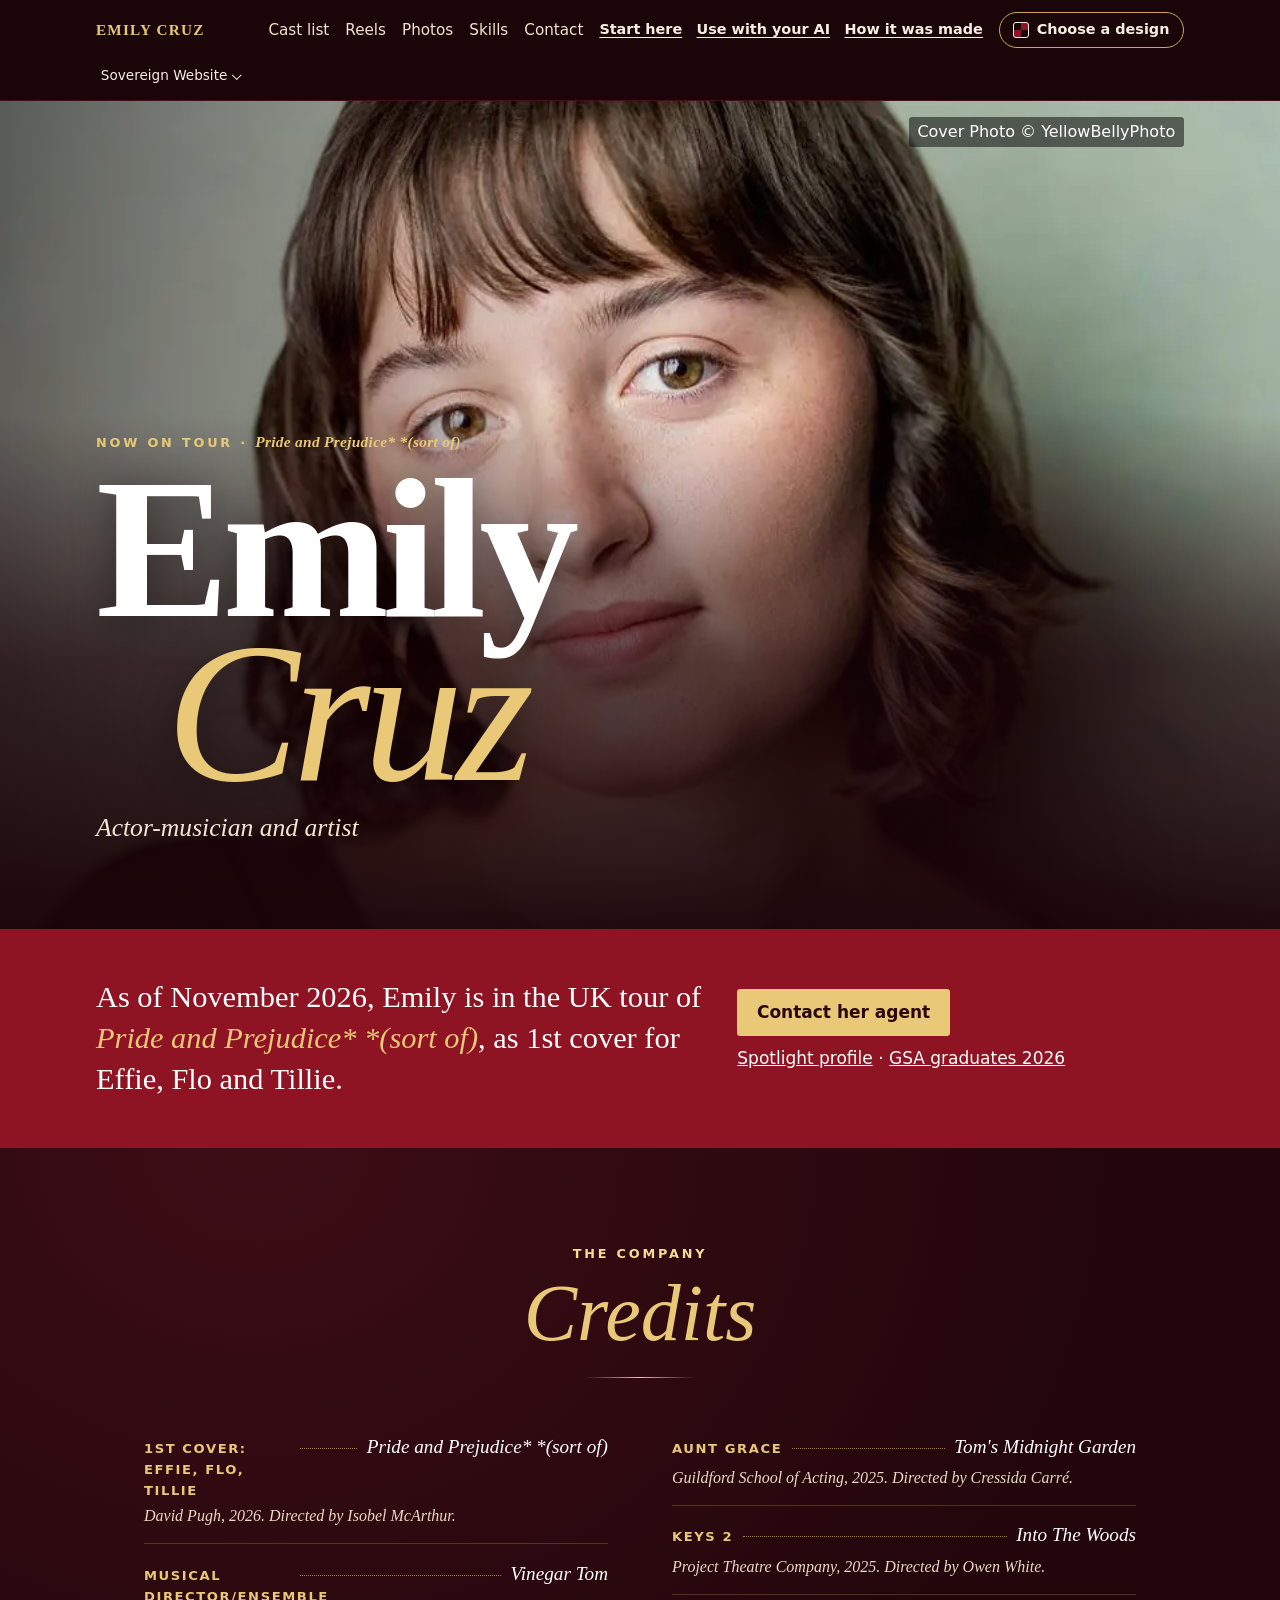
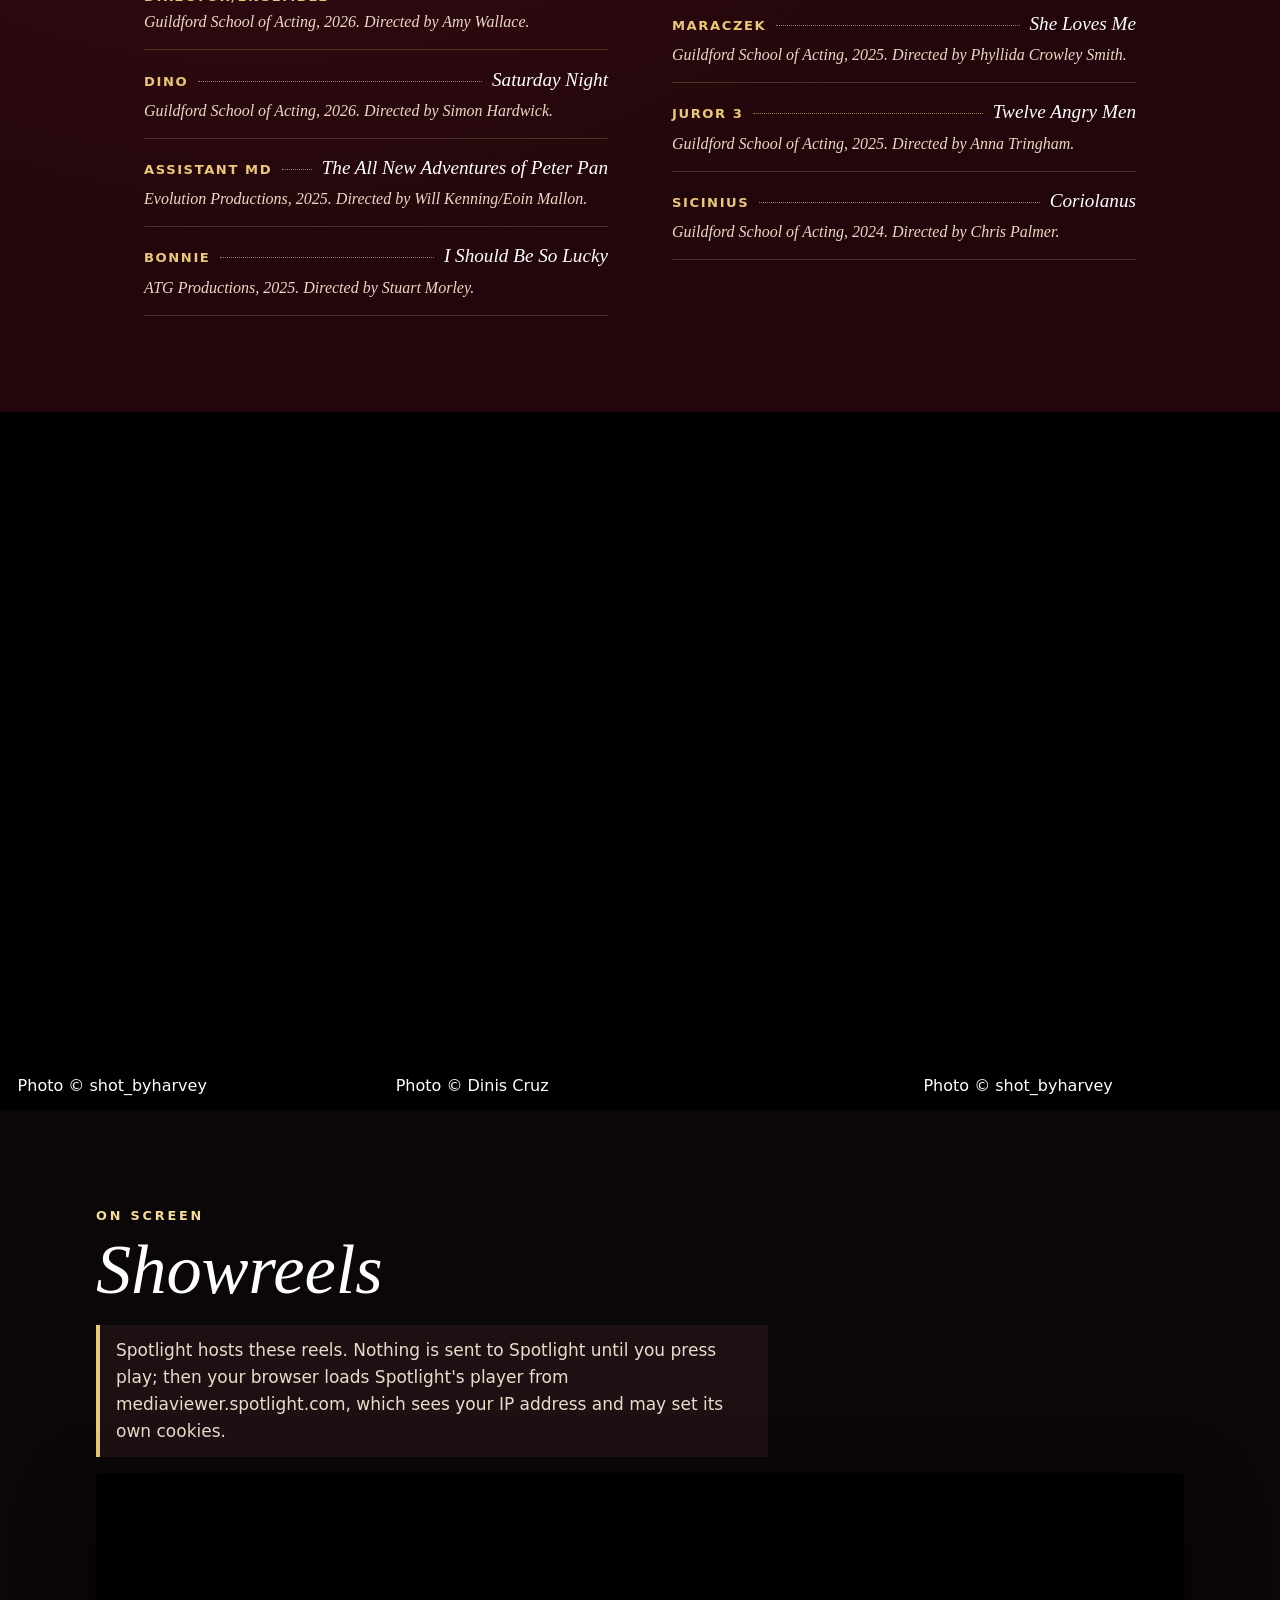
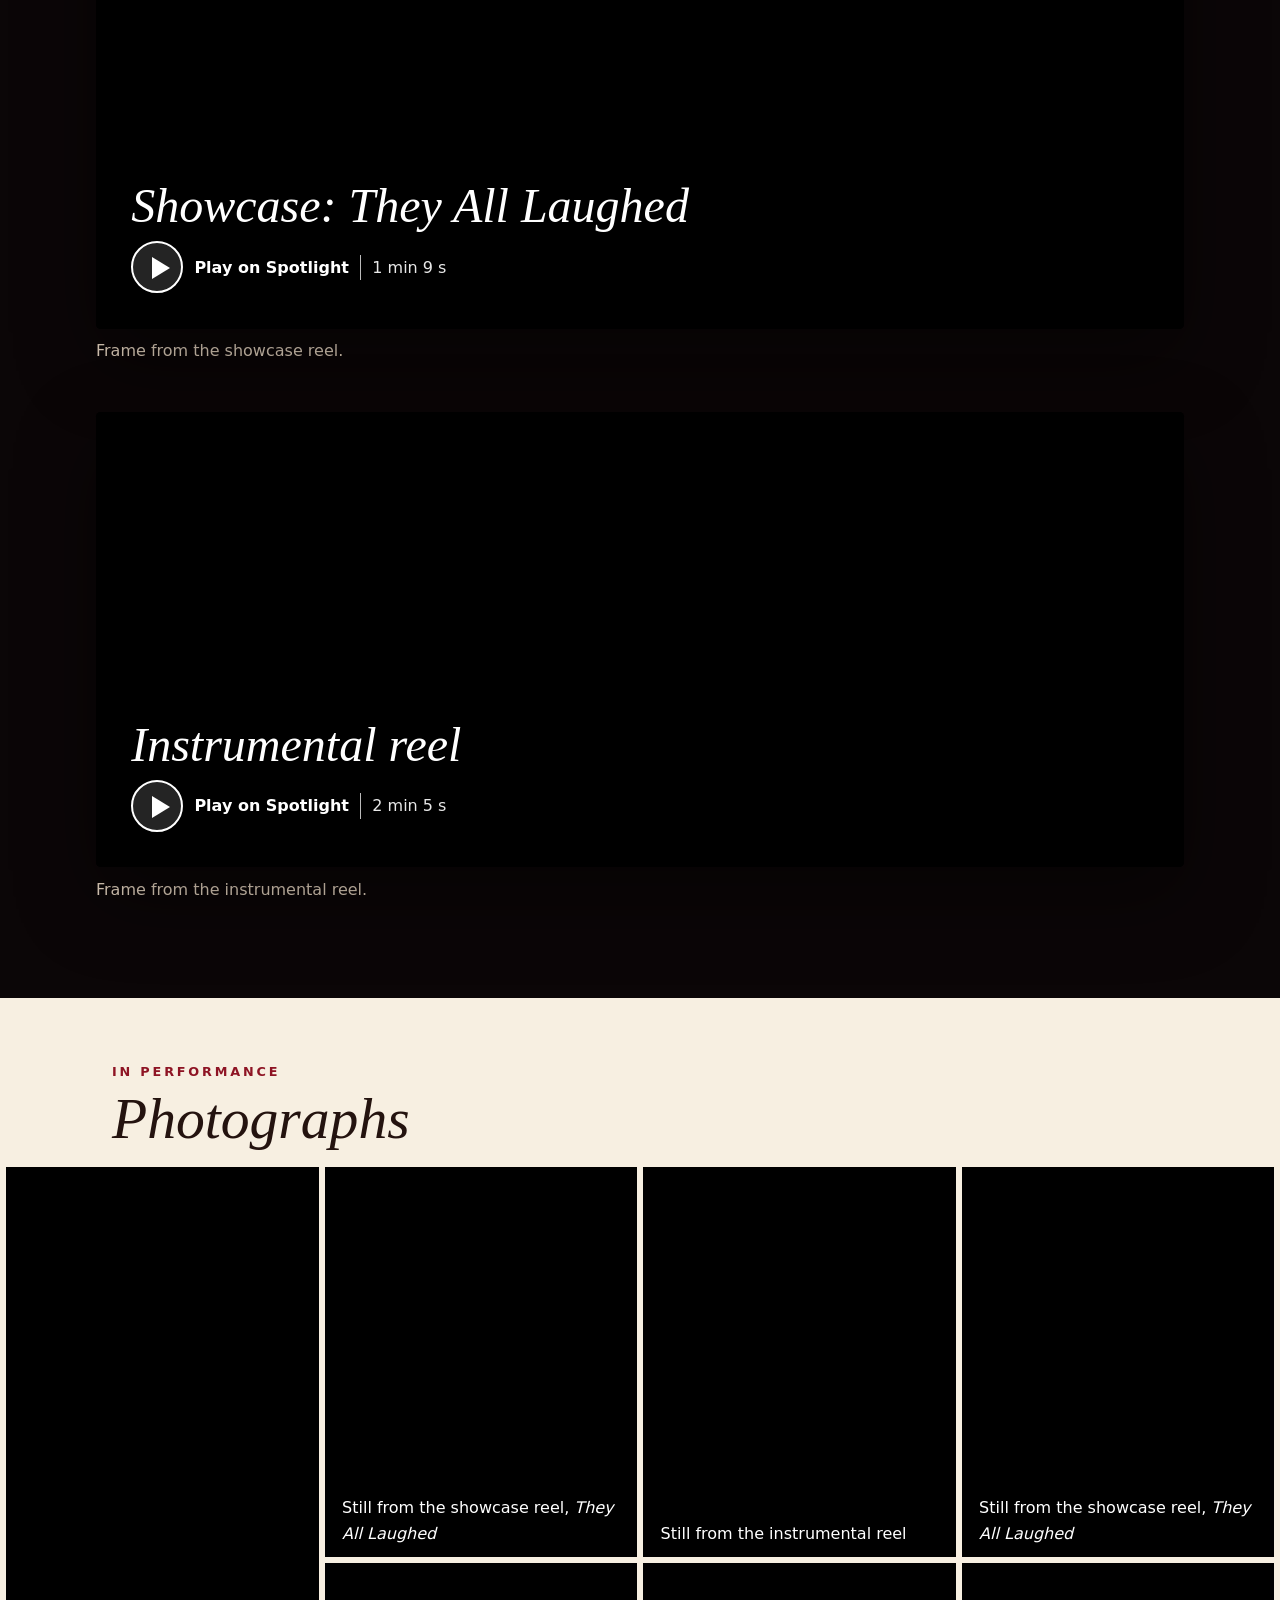
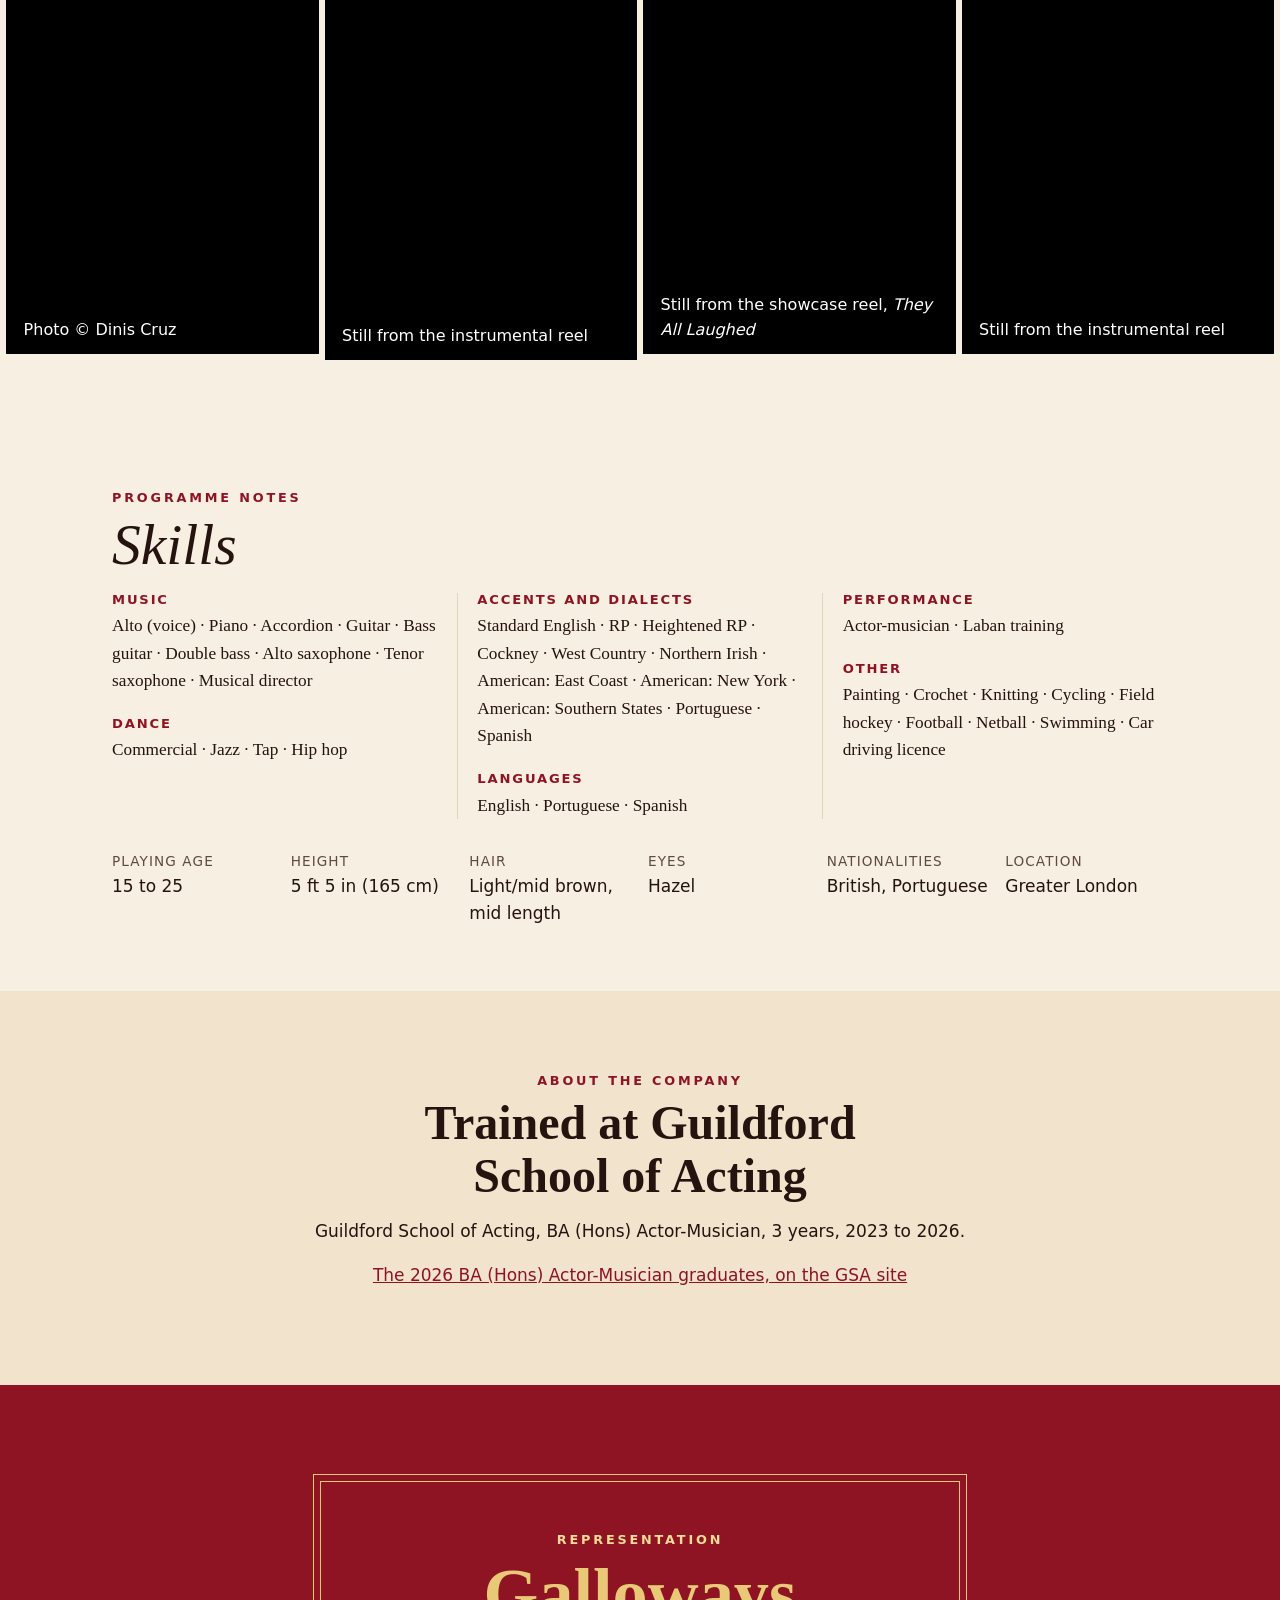
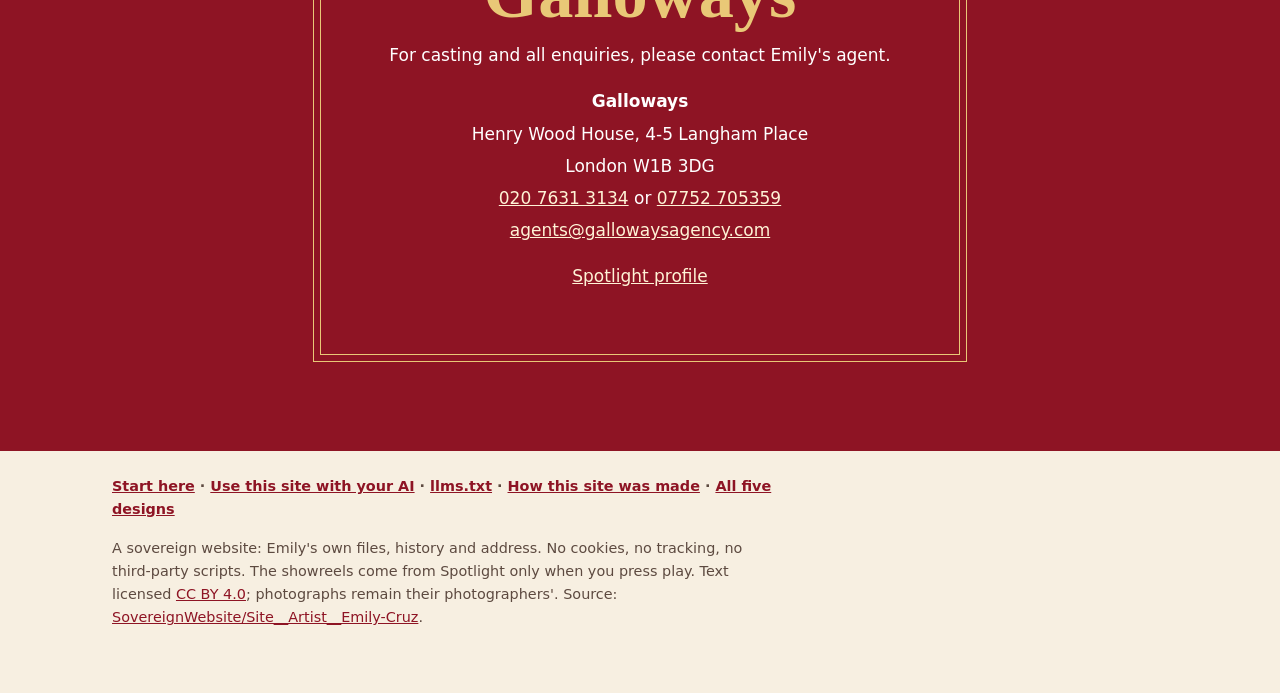
==== commit 79b103e3: "Adopt the Factory site pipeline (f759821) - .github/workflows/pages.yml from seed/site-template: bui" ====
--- a/site/index.html
+++ b/site/index.html
@@ -14,7 +14,7 @@
 <meta property="og:title" content="Emily Cruz">
 <meta property="og:description" content="Emily Cruz, actor-musician and artist. BA (Hons) Actor-Musician, Guildford School of Acting, 2026. Represented by Galloways.">
 <meta property="og:url" content="https://emily-cruz.artist.sovereignweb.site/">
-<meta property="og:image" content="https://emily-cruz.artist.sovereignweb.site/images/social-card.jpg">
+<meta property="og:image" content="https://emily-cruz.artist.sovereignweb.site/assets/share/card-1200x630.jpg">
 <meta property="og:image:type" content="image/jpeg">
 <meta property="og:image:width" content="1200">
 <meta property="og:image:height" content="630">
@@ -22,7 +22,7 @@
 <meta name="twitter:card" content="summary_large_image">
 <meta name="twitter:title" content="Emily Cruz">
 <meta name="twitter:description" content="Emily Cruz, actor-musician and artist. BA (Hons) Actor-Musician, Guildford School of Acting, 2026. Represented by Galloways.">
-<meta name="twitter:image" content="https://emily-cruz.artist.sovereignweb.site/images/social-card.jpg">
+<meta name="twitter:image" content="https://emily-cruz.artist.sovereignweb.site/assets/share/card-1200x630.jpg">
 <meta name="twitter:image:alt" content="Emily Cruz, actor-musician and artist, beside her headshot (photo YellowBellyPhoto)">
 <meta name="color-scheme" content="light dark">
 <link rel="icon" href="favicon.svg" type="image/svg+xml">
@@ -43,23 +43,23 @@
       <p class="all"><a href="designs/index.html">All five, side by side</a></p>
     </div>
   </details>
-  <details class="family-menu">
-    <summary><span class="dots" aria-hidden="true"></span><span class="sr">The Sovereign Website family</span></summary>
-    <nav class="family-menu-panel" aria-label="The Sovereign Website family">
-      <p>Part of the Sovereign Website family</p>
-      <ul>
+  <details class="family-credit">
+  <summary>Sovereign Website</summary>
+  <ul>
+    <li><a href="/start/">Start here</a></li>
+    <li><a href="/agents/">Use with your AI</a></li>
+    <li class="family-gap"><a href="/admin/">How this site was made</a></li>
     <li><a href="https://sovereignwebsite.ai/">Sovereign Website</a></li>
     <li><a href="https://sovereignwebsite.org/">Principles</a></li>
     <li><a href="https://sovereignwebsite.site/">Hosted</a></li>
     <li><a href="https://hub.sovereignweb.site/">Hub</a></li>
     <li><a href="https://agents.sovereignweb.site/">Agents</a></li>
     <li><a href="https://vault.sovereignwebsite.site/">Vault</a></li>
-    <li class="family-sep"><a href="https://agenticcells.ai/">AgentiCCells</a></li>
+    <li><a href="https://agenticcells.ai/">AgentiCCells</a></li>
     <li><a href="https://riskmandate.ai/">RiskMandate</a></li>
     <li><a href="https://newsroom.sgit.ai/">Newsroom</a></li>
-      </ul>
-    </nav>
-  </details>
+  </ul>
+</details>
 </header>
 <main id="main" tabindex="-1">
 <section class="cover bleed" id="top" aria-labelledby="name">
--- a/site/base.css
+++ b/site/base.css
@@ -81,13 +81,6 @@
 .design-list a{font-size:1.15rem}
 @media (max-width:45.99rem){.hero-text{order:-1}.hero{gap:1.5rem}}
 @media (max-width:30rem){.switcher .idea{display:none}.switcher ul{flex-wrap:nowrap;overflow-x:auto}.switcher li a{white-space:nowrap}}
-/* Family bar (seed/shared/family-bar.html), explicit colours and 24px targets as in pipeline-demo; .family{ marker kept for build/family-bar.mjs. */
-.family{font-size:.875rem;border-bottom:1px solid var(--line);background:var(--note)}
-.family ul{list-style:none;margin:0 auto;padding:.1rem 16px;display:flex;flex-wrap:wrap;gap:0 1rem;max-width:var(--max)}
-.family a{color:var(--muted);text-decoration:none;display:inline-block;padding:.2rem 0;min-height:24px}
-.family a:hover,.family a:focus-visible{color:var(--fg);text-decoration:underline}
-.family .family-sep{margin-left:auto}
-@media (max-width:40rem){.family .family-sep{margin-left:0}}
 /* Reel posters: a real frame from each reel, credited in the meta line. */
 .play img{position:absolute;inset:0;width:100%;height:100%;object-fit:cover;border-radius:0}
 .play::after{content:"";position:absolute;inset:0;background:linear-gradient(to top,rgba(0,0,0,.65),rgba(0,0,0,.05) 60%)}
@@ -96,15 +89,8 @@
 .kicker{font-size:.85rem;letter-spacing:.12em;text-transform:uppercase;color:var(--accent-text,var(--accent));font-weight:600;margin:0 0 .3rem}
 .links a{color:var(--link,var(--accent))}
 .sub{color:var(--muted)}
-@media print{.family,.switcher,.bar,.no-print,footer,.btn{display:none!important}body{background:#fff;color:#000}section{padding:1rem 0;break-inside:avoid}a{color:#000}}
 /* Choose a design: one compact line on phones */
 @media (max-width:30rem){.switcher{display:flex;align-items:center;gap:.6rem;padding:.4rem 16px}.switcher p{margin:0;white-space:nowrap}.switcher ul{margin:0}}
-/* Family bar folds to one line on phones */
-.family-narrow{display:none}
-.family-narrow summary{cursor:pointer;min-height:24px;padding:.2rem 16px;color:var(--muted);max-width:var(--max);margin:0 auto}
-.family-narrow summary:hover,.family-narrow summary:focus-visible{color:var(--fg)}
-@media (max-width:40rem){.family-wide{display:none!important}.family-narrow{display:block}}
-@media (max-width:40rem){.family .family-narrow ul{flex-direction:column;gap:0;padding:0 16px .4rem}}
 /* 24px targets for inline contact and list links (design.b round 2) */
 address a,.design-list a{display:inline-block;min-height:24px;line-height:24px}
 main:focus{outline:none}
@@ -157,25 +143,7 @@
 .reel-cta span{white-space:nowrap}
 @media (min-width:48rem){.chooser-panel{width:min(94vw,58rem)}.cards{grid-template-columns:repeat(5,1fr)}}
 @media (min-width:40.01rem) and (max-width:47.99rem){.cards{grid-template-columns:repeat(6,1fr)}.cards li{grid-column:span 2}.cards li:nth-child(4){grid-column:2 / span 2}}
-/* Family links: a small menu at the far top right of the header (Dinis Cruz, 20 November 2026) */
 .sr{position:absolute;width:1px;height:1px;overflow:hidden;clip:rect(0 0 0 0);white-space:nowrap}
-.family-menu{position:relative;order:9}
-.family-menu summary{list-style:none;cursor:pointer;display:inline-flex;align-items:center;justify-content:center;width:36px;height:36px;border-radius:50%;color:var(--chooser-fg,var(--fg))}
-.family-menu summary::-webkit-details-marker{display:none}
-.family-menu summary:hover,.family-menu[open] summary{background:rgba(127,127,127,.22)}
-.family-menu .dots,.family-menu .dots::before,.family-menu .dots::after{display:block;width:4px;height:4px;border-radius:50%;background:currentColor}
-.family-menu .dots{position:relative}.family-menu .dots::before,.family-menu .dots::after{content:"";position:absolute;left:0}
-.family-menu .dots::before{top:-7px}.family-menu .dots::after{top:7px}
-.family-menu-panel{position:absolute;right:0;top:calc(100% + .5rem);z-index:31;min-width:14rem;padding:.8rem 1rem;background:var(--surface);color:var(--fg);border:1px solid var(--line);border-radius:.6rem;box-shadow:0 18px 40px rgba(0,0,0,.3);font-size:.9rem}
-.family-menu-panel p{margin:0 0 .4rem;color:var(--muted);font-size:.85rem}
-.family-menu-panel ul{list-style:none;margin:0;padding:0}
-.family-menu-panel a{display:block;min-height:24px;padding:.15rem 0;color:var(--fg);text-decoration:none}
-.family-menu-panel a:hover,.family-menu-panel a:focus-visible{text-decoration:underline}
-@media (max-width:40rem){.family-menu{order:2}}
-.bar .family-menu-panel{display:block;flex:none;justify-content:initial;font-size:.9rem}
-.bar .family-menu-panel ul{display:block;padding:0;margin:0}
-.bar .family-menu-panel a{display:block;color:var(--fg);padding:.15rem 0;min-height:24px;text-decoration:none}
-.bar .family-menu-panel a:hover,.bar .family-menu-panel a:focus-visible{text-decoration:underline;color:var(--accent-text,var(--accent))}
 /* Start here and Use with your AI, visible in the header; three plain pages */
 .head-links{display:flex;gap:.9rem;margin:0;font-size:.9rem;font-weight:600}
 .head-links a{color:var(--chooser-fg,var(--fg));text-decoration:underline;text-underline-offset:3px;min-height:24px;display:inline-flex;align-items:center}
@@ -193,3 +161,32 @@
 a:any-link,code{overflow-wrap:anywhere}
 .doc p,.doc li,footer p{overflow-wrap:anywhere}
 pre{overflow-x:auto;max-width:100%}
+
+/* The Sovereign Website credit on a customer's site: one small, muted control at the far top right that opens a
+   pop-up menu of the family links. Not a strip and not a menu bar: the site is about its owner (Dinis, 20 November
+   2026: "It needs to fundamentally be about the site and who is it about ... top right pop-up menu").
+   CSS only (details/summary), so no script and no CSP issue. It sits in the page's corner, above the owner's header;
+   a site whose own header uses that corner moves it with --family-top / --family-right.
+   To remove it, the owner sets one attribute: <html data-family-credit="off">. */
+.family-credit{--fam-fg:var(--family-fg,#5a5a5a);--fam-strong:var(--family-fg-strong,#111);--fam-bg:var(--family-bg,#fff);
+  position:absolute;top:var(--family-top,.4rem);right:var(--family-right,.75rem);z-index:50;font-size:.75rem;line-height:1.4}
+@media (prefers-color-scheme:dark){.family-credit{--fam-fg:var(--family-fg,#b5b5b5);--fam-strong:var(--family-fg-strong,#fff);--fam-bg:var(--family-bg,#1c1c1c)}}
+.family-credit summary{display:inline-flex;align-items:center;gap:.3rem;cursor:pointer;color:var(--fam-fg);list-style:none;min-height:24px;padding:.15rem .3rem;border-radius:4px}
+.family-credit summary::-webkit-details-marker{display:none}
+.family-credit summary::after{content:"";width:.35rem;height:.35rem;border:solid currentColor;border-width:0 1px 1px 0;transform:rotate(45deg) translateY(-2px)}
+.family-credit summary:hover,.family-credit summary:focus-visible,.family-credit[open] summary{color:var(--fam-strong)}
+.family-credit ul{position:absolute;right:0;top:100%;margin:.25rem 0 0;padding:.35rem 0;list-style:none;min-width:11rem;
+  background:var(--fam-bg);border:1px solid rgba(127,127,127,.3);border-radius:6px;box-shadow:0 4px 16px rgba(0,0,0,.12)}
+.family-credit a{display:block;padding:.3rem .8rem;min-height:24px;color:var(--fam-fg);text-decoration:none}
+.family-credit a:hover,.family-credit a:focus-visible{color:var(--fam-strong);background:rgba(127,127,127,.1)}
+.family-credit .family-gap{border-bottom:1px solid rgba(127,127,127,.25);padding-bottom:.3rem;margin-bottom:.3rem}
+[data-family-credit="off"] .family-credit{display:none}
+@media print{.family-credit{display:none}}
+
+/* In this site the credit sits inside the sticky header, after "Choose a design", not in the page corner. */
+.bar .family-credit{position:relative;top:auto;right:auto;order:9;font-size:.85rem}
+.bar .family-credit summary{color:var(--chooser-fg,var(--fg))}
+.bar .family-credit ul{background:var(--surface);z-index:31}
+.bar .family-credit ul a{color:var(--fg)}
+.bar .family-credit ul a:hover,.bar .family-credit ul a:focus-visible{color:var(--accent-text,var(--accent))}
+@media (max-width:40rem){.bar .family-credit{order:2}}
--- a/site/theme.css
+++ b/site/theme.css
@@ -7,7 +7,6 @@
 .bar{background:var(--bar);border-bottom:1px solid #3d1219}
 .bar .brand{color:var(--gold);font-family:var(--serif);letter-spacing:.08em;text-transform:uppercase;font-size:.95rem}
 .bar nav a{color:#f3e4d0}
-.family{background:#12040a}.family a,.family .family-narrow summary{color:#d8c5b1}.family a:hover,.family a:focus-visible,.family .family-narrow summary:hover,.family .family-narrow summary:focus-visible{color:#fff}
 h1,h2,h3{font-family:var(--serif)}
 .kicker{font-family:var(--sans);letter-spacing:.22em;font-size:.8rem}
 section{border-bottom:0}
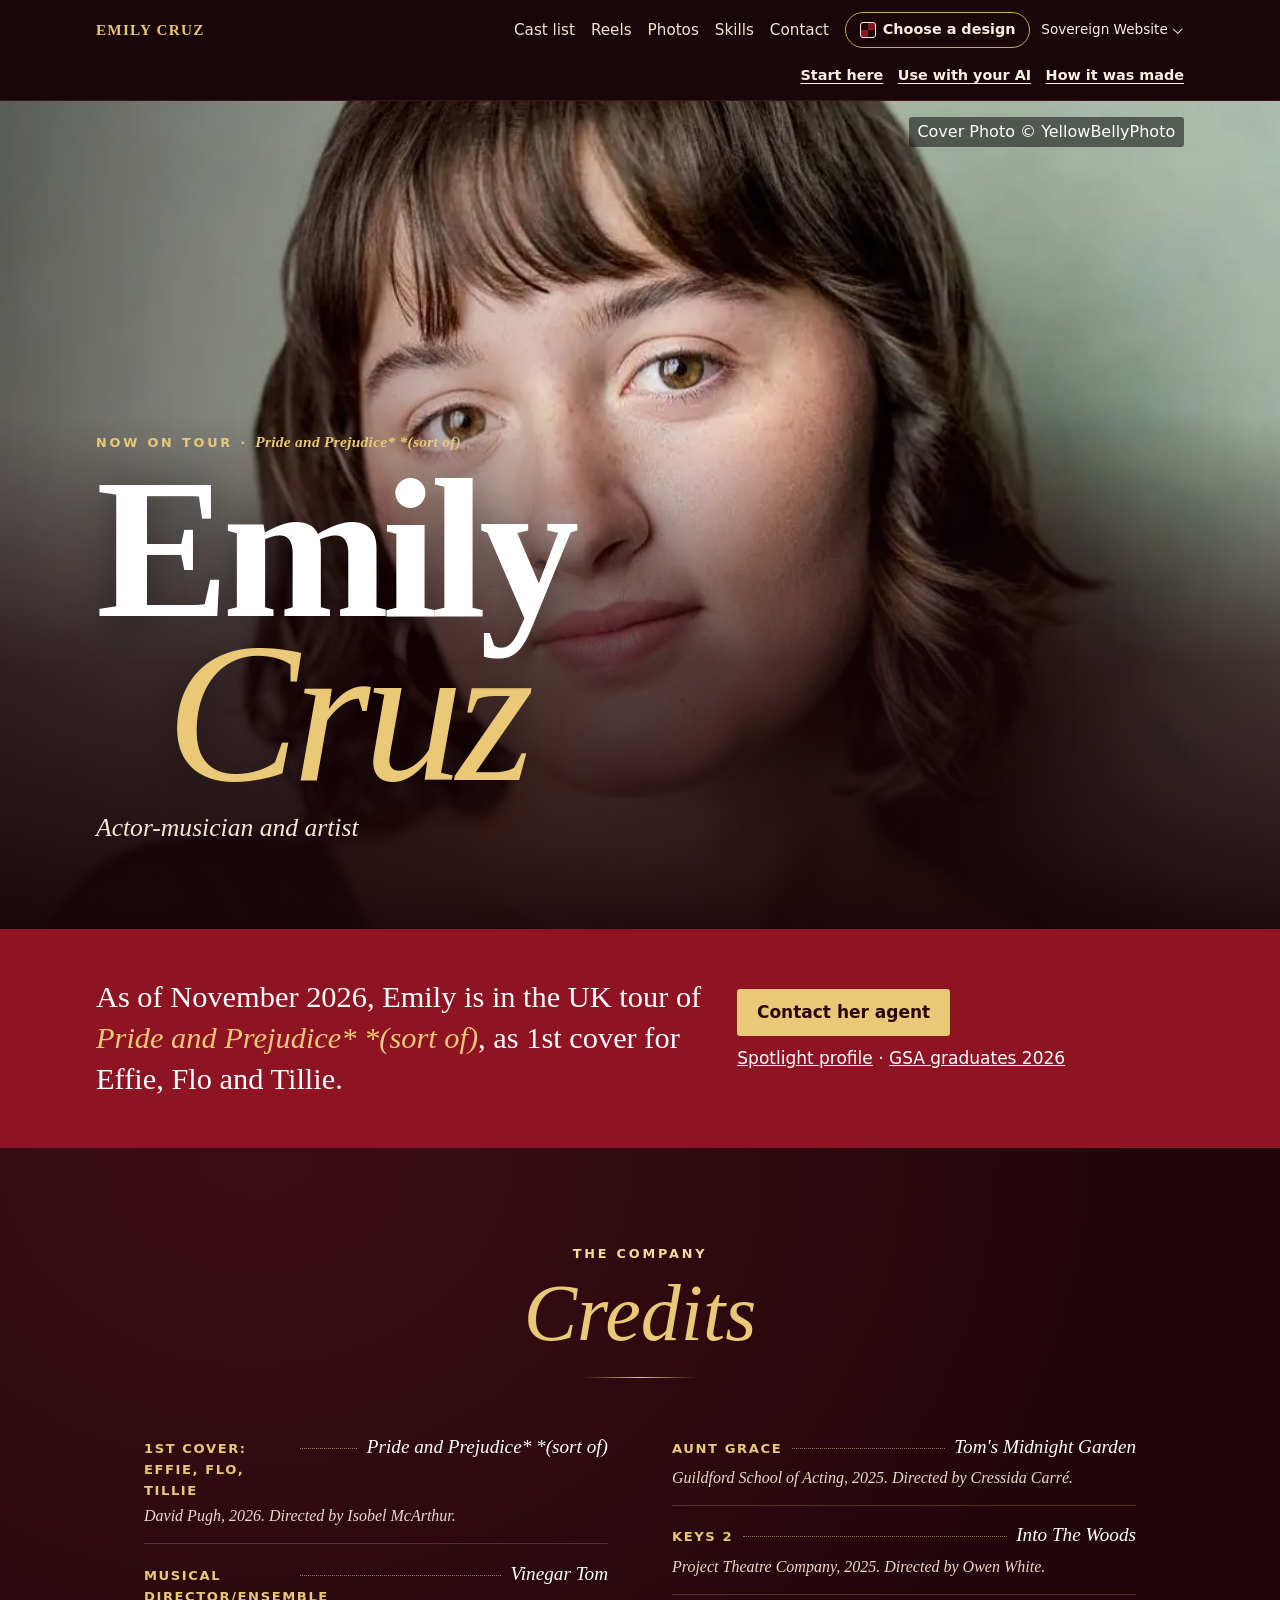
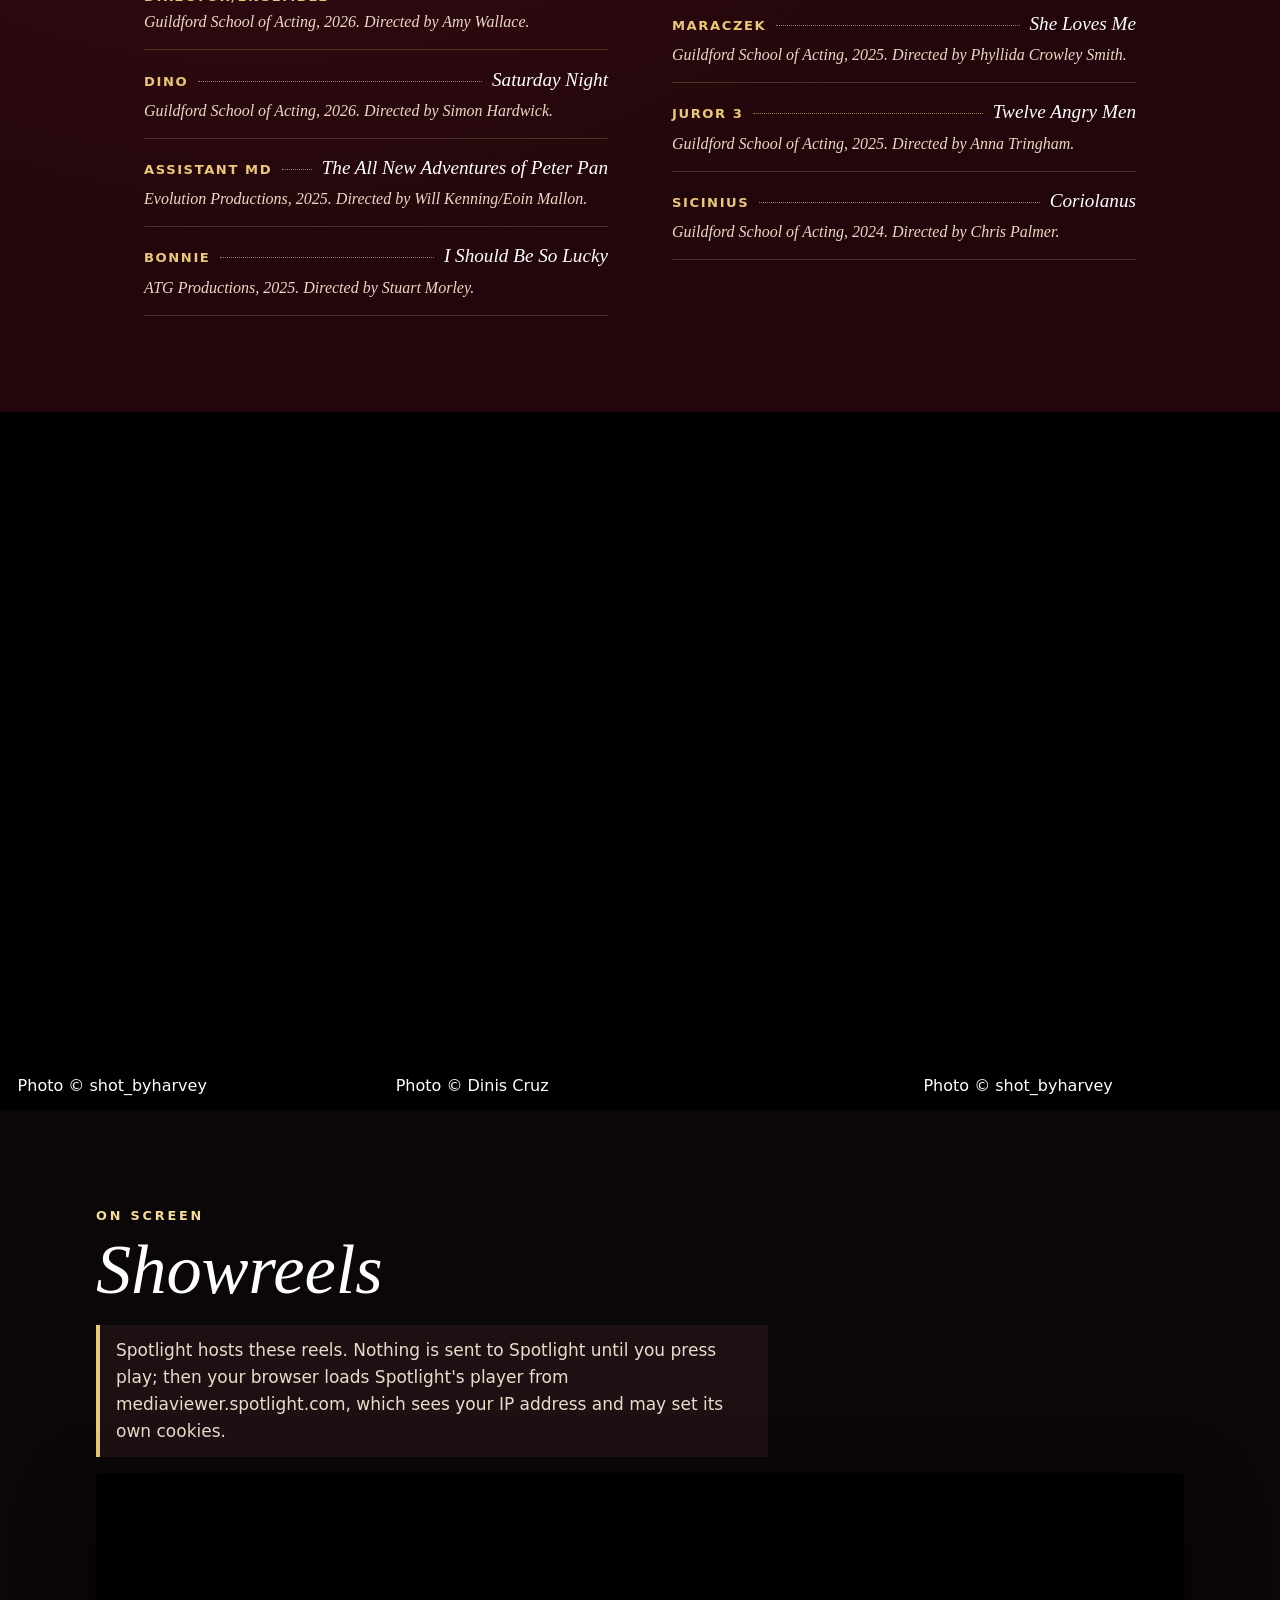
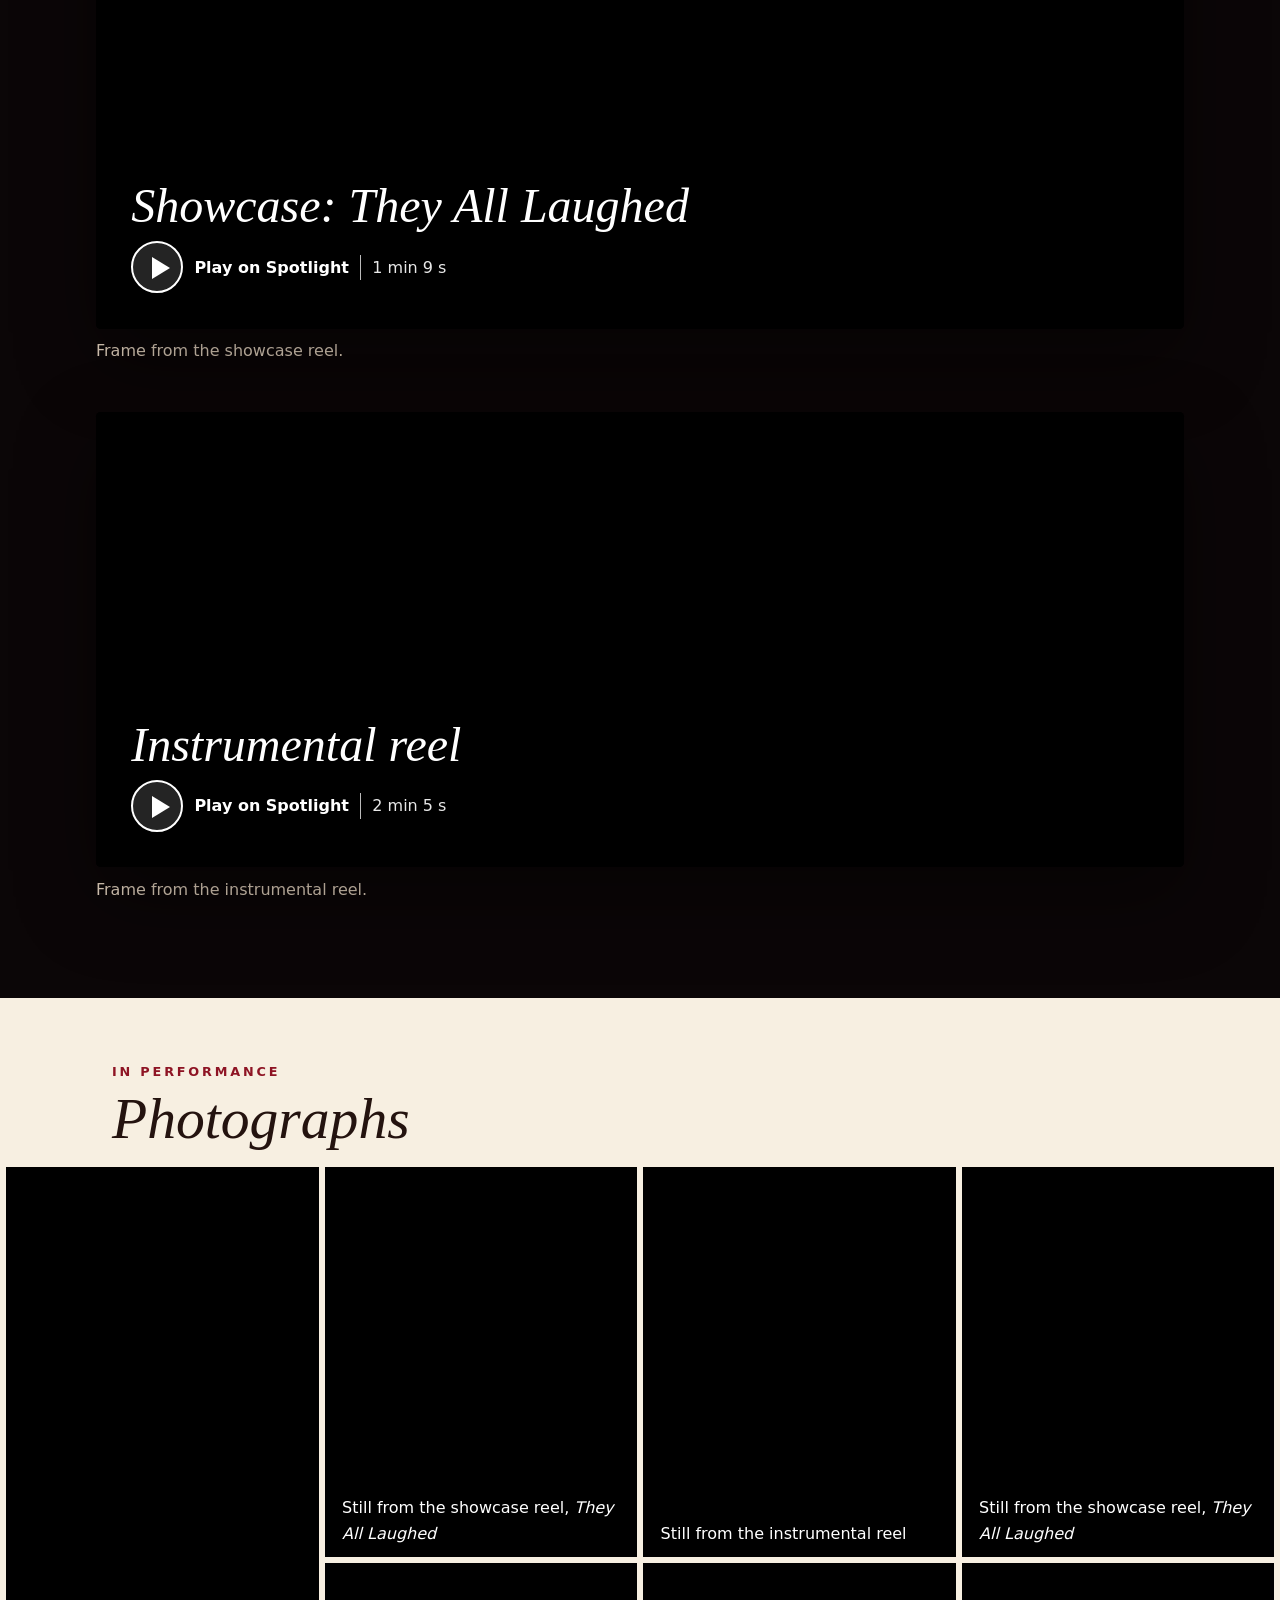
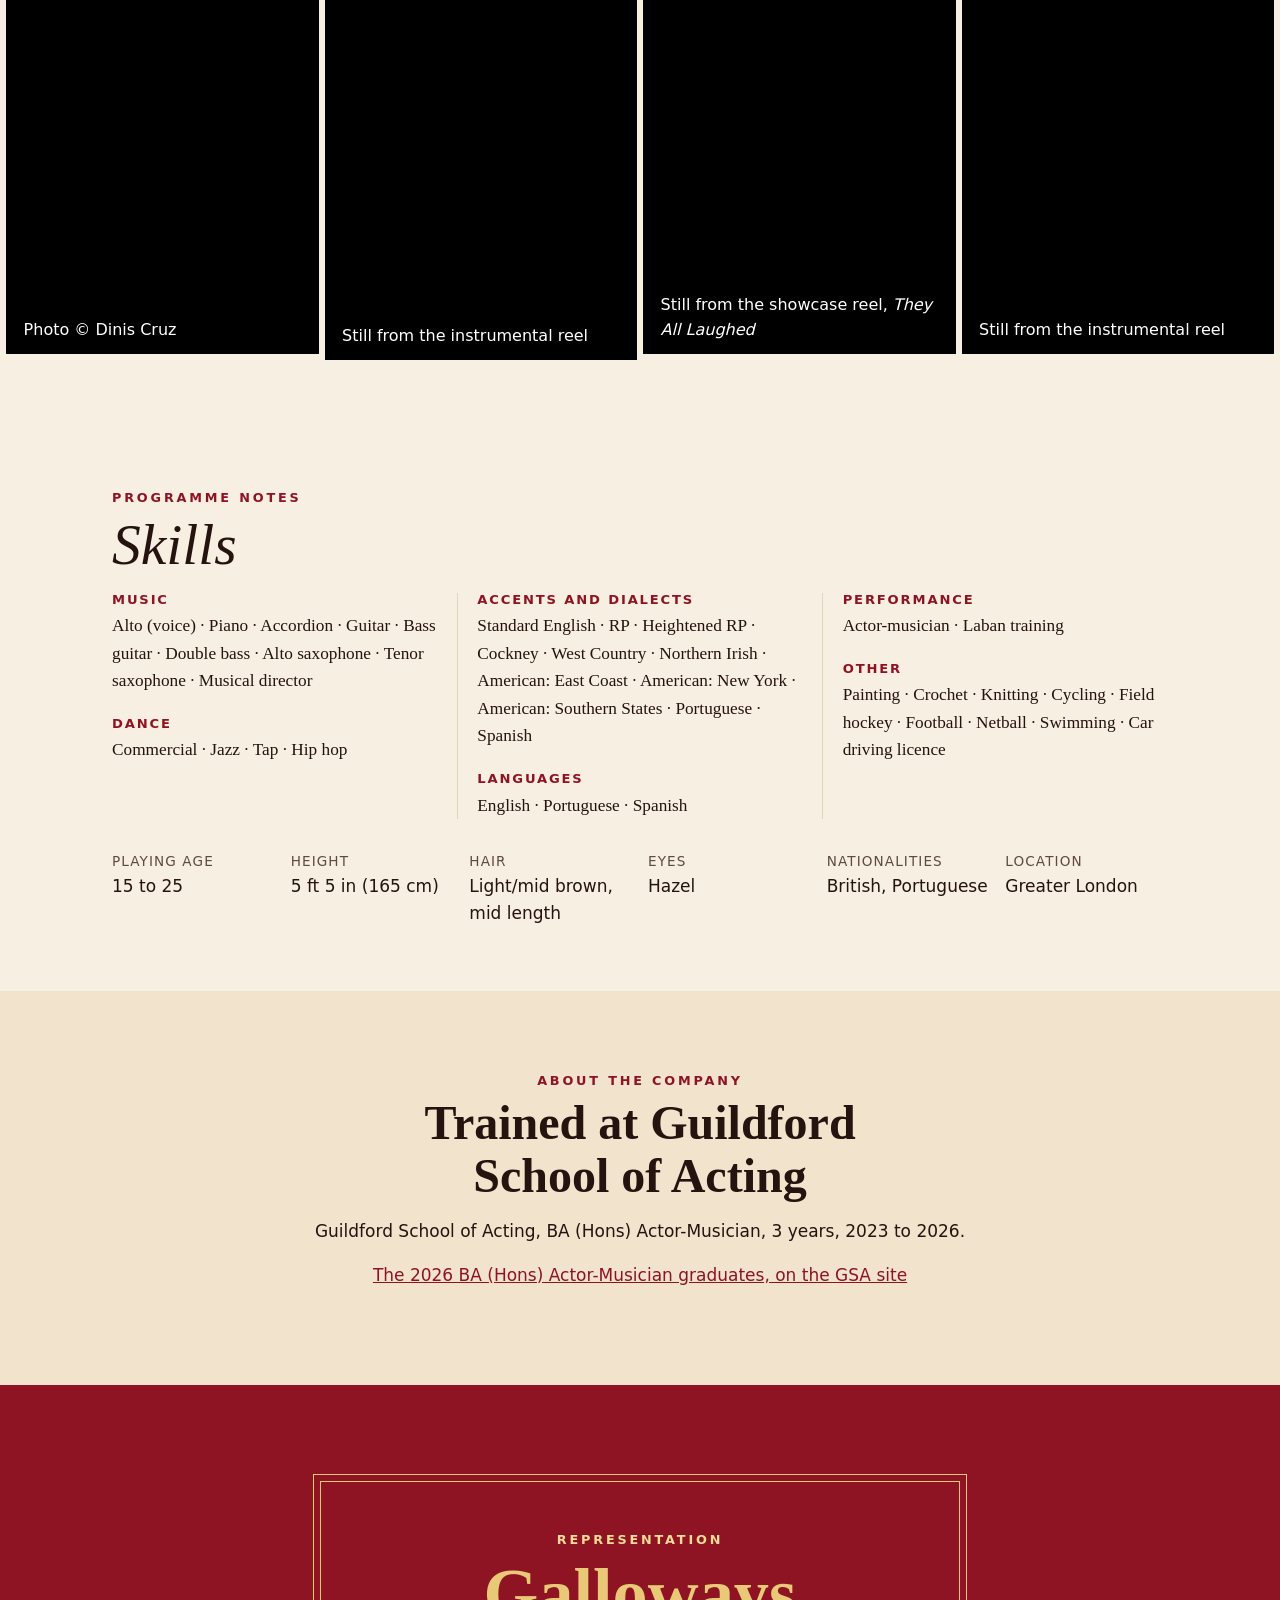
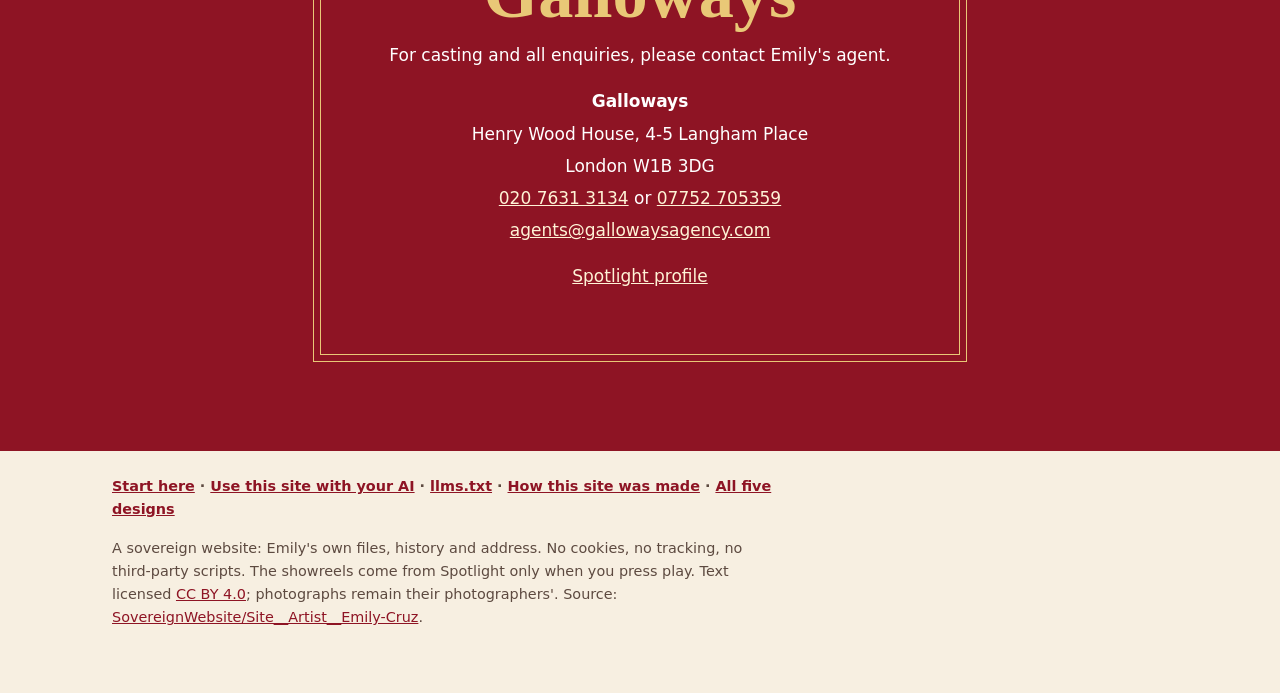
==== commit 37939744: "Credit beside "Choose a design" on the top row (design.b, guidelines 1.12) "Choose a design" and the" ====
--- a/site/index.html
+++ b/site/index.html
@@ -36,7 +36,7 @@
   <a class="brand" href="#top">Emily Cruz</a>
   <nav aria-label="Sections"><a href="#credits">Cast list</a><a href="#reels">Reels</a><a href="#gallery">Photos</a><a href="#skills">Skills</a><a href="#contact">Contact</a></nav>
   <p class="head-links"><a href="start/">Start here</a> <a href="agents/">Use with your AI</a> <a href="admin/">How it was made</a></p>
-  <details class="chooser">
+  <div class="bar-right"><details class="chooser">
     <summary>Choose a design</summary>
     <div class="chooser-panel">
       <ul class="cards"><li><a href="designs/1.html" aria-current="page"><img src="images/shots/d1-640.webp" alt="" width="640" height="400" loading="lazy" decoding="async"><strong>1. Programme</strong><span>A West End programme</span></a></li><li><a href="designs/2.html"><img src="images/shots/d2-640.webp" alt="" width="640" height="400" loading="lazy" decoding="async"><strong>2. Blue light</strong><span>The showcase stage</span></a></li><li><a href="designs/3.html"><img src="images/shots/d3-640.webp" alt="" width="640" height="400" loading="lazy" decoding="async"><strong>3. Contact sheet</strong><span>A photographer's proof sheet</span></a></li><li><a href="designs/4.html"><img src="images/shots/d4-640.webp" alt="" width="640" height="400" loading="lazy" decoding="async"><strong>4. Score</strong><span>An engraved score</span></a></li><li><a href="designs/5.html"><img src="images/shots/d5-640.webp" alt="" width="640" height="400" loading="lazy" decoding="async"><strong>5. Brief</strong><span>A casting brief</span></a></li></ul>
@@ -59,7 +59,7 @@
     <li><a href="https://riskmandate.ai/">RiskMandate</a></li>
     <li><a href="https://newsroom.sgit.ai/">Newsroom</a></li>
   </ul>
-</details>
+</details></div>
 </header>
 <main id="main" tabindex="-1">
 <section class="cover bleed" id="top" aria-labelledby="name">
--- a/site/base.css
+++ b/site/base.css
@@ -190,3 +190,13 @@
 .bar .family-credit ul a{color:var(--fg)}
 .bar .family-credit ul a:hover,.bar .family-credit ul a:focus-visible{color:var(--accent-text,var(--accent))}
 @media (max-width:40rem){.bar .family-credit{order:2}}
+/* "Choose a design" and the Sovereign Website credit share one row at the far right, on every width (design.b) */
+.bar-right{display:flex;align-items:center;gap:.4rem;margin-left:auto;flex:none;order:5}
+.bar-right .chooser,.bar .bar-right .family-credit{order:0;margin:0}
+@media (max-width:40rem){.bar-right{order:1}.bar .brand{order:0}.bar nav{order:3}.head-links{order:4}}
+.head-links{order:6;flex-basis:100%;justify-content:flex-end}
+@media (max-width:40rem){.head-links{justify-content:flex-start}
+  .bar .family-credit summary{font-size:0;gap:0;padding:.3rem .45rem;min-width:32px;min-height:32px;justify-content:center;border:1.5px solid var(--chooser-border,var(--field-border));border-radius:999px}
+  .bar .family-credit summary::before{content:"SW";font-size:.72rem;font-weight:700;letter-spacing:.04em}
+  .bar .family-credit summary::after{display:none}
+  .bar .family-credit ul{font-size:.9rem}}
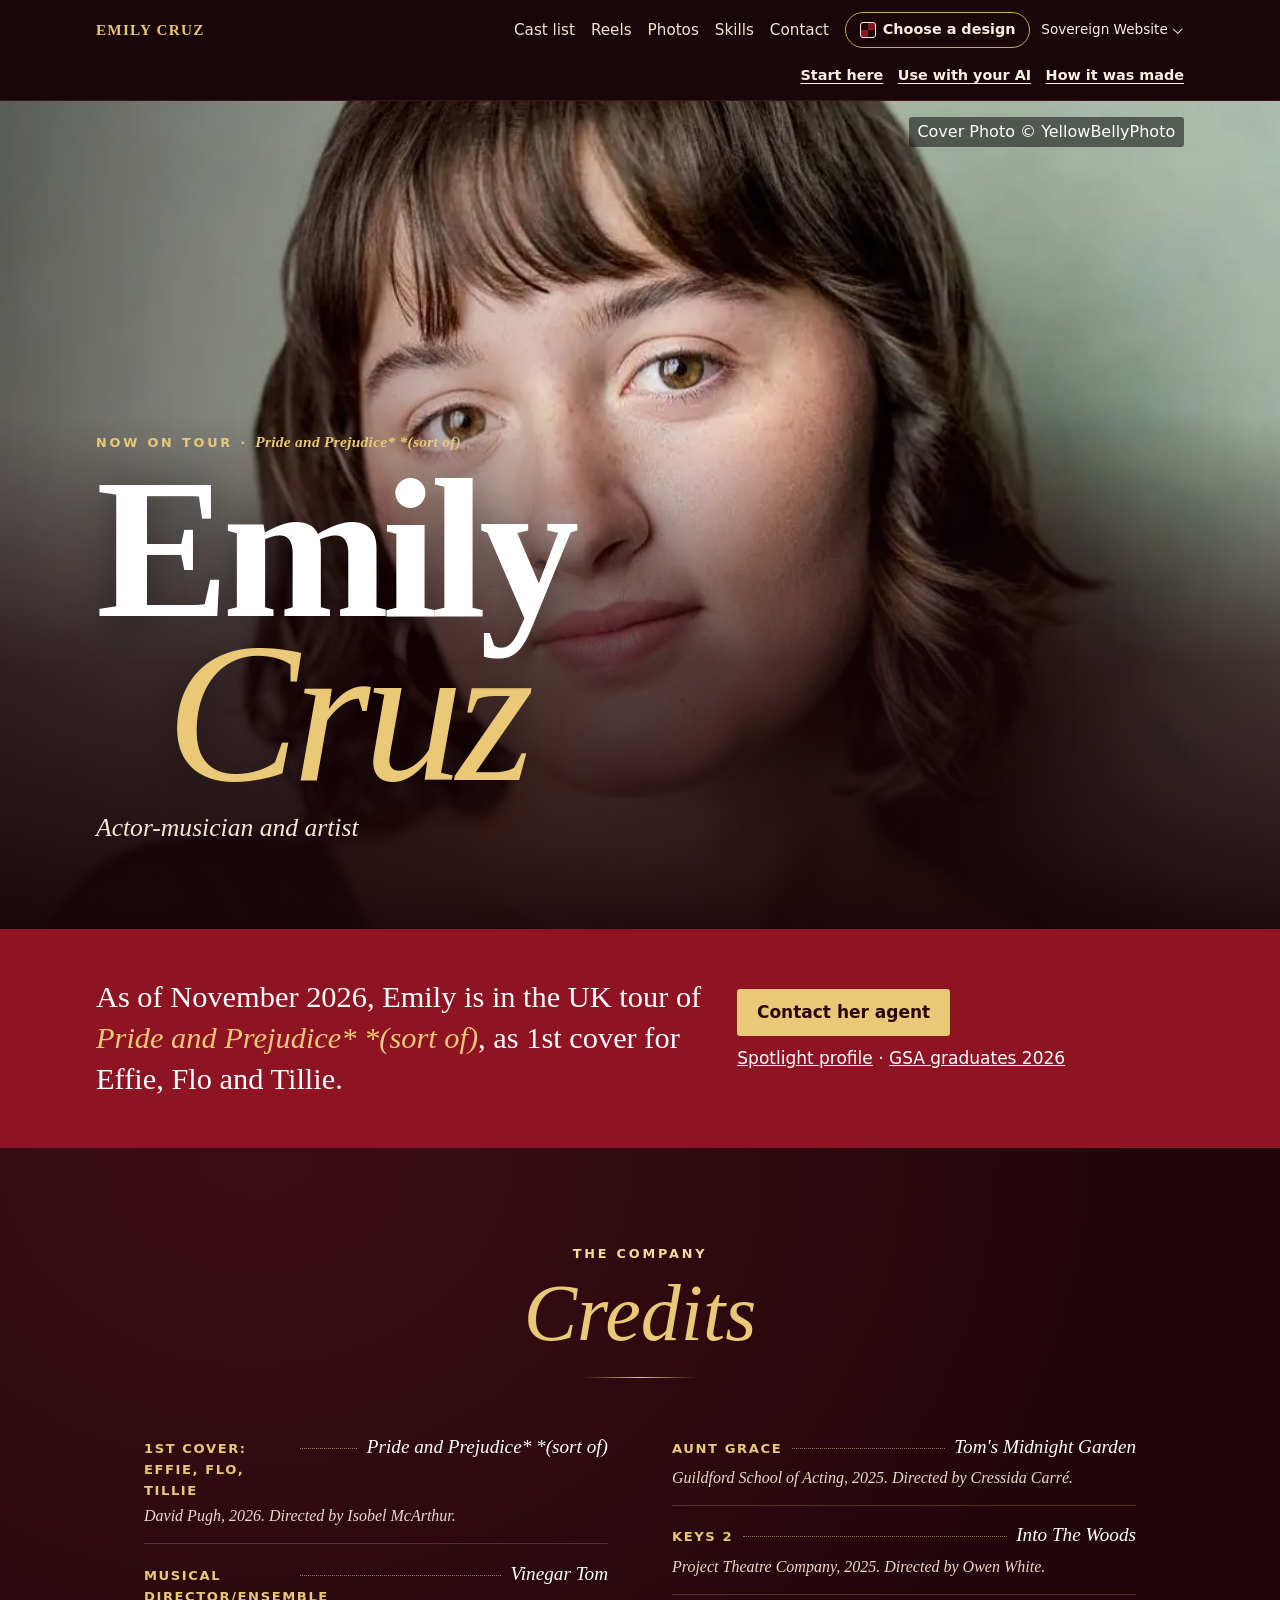
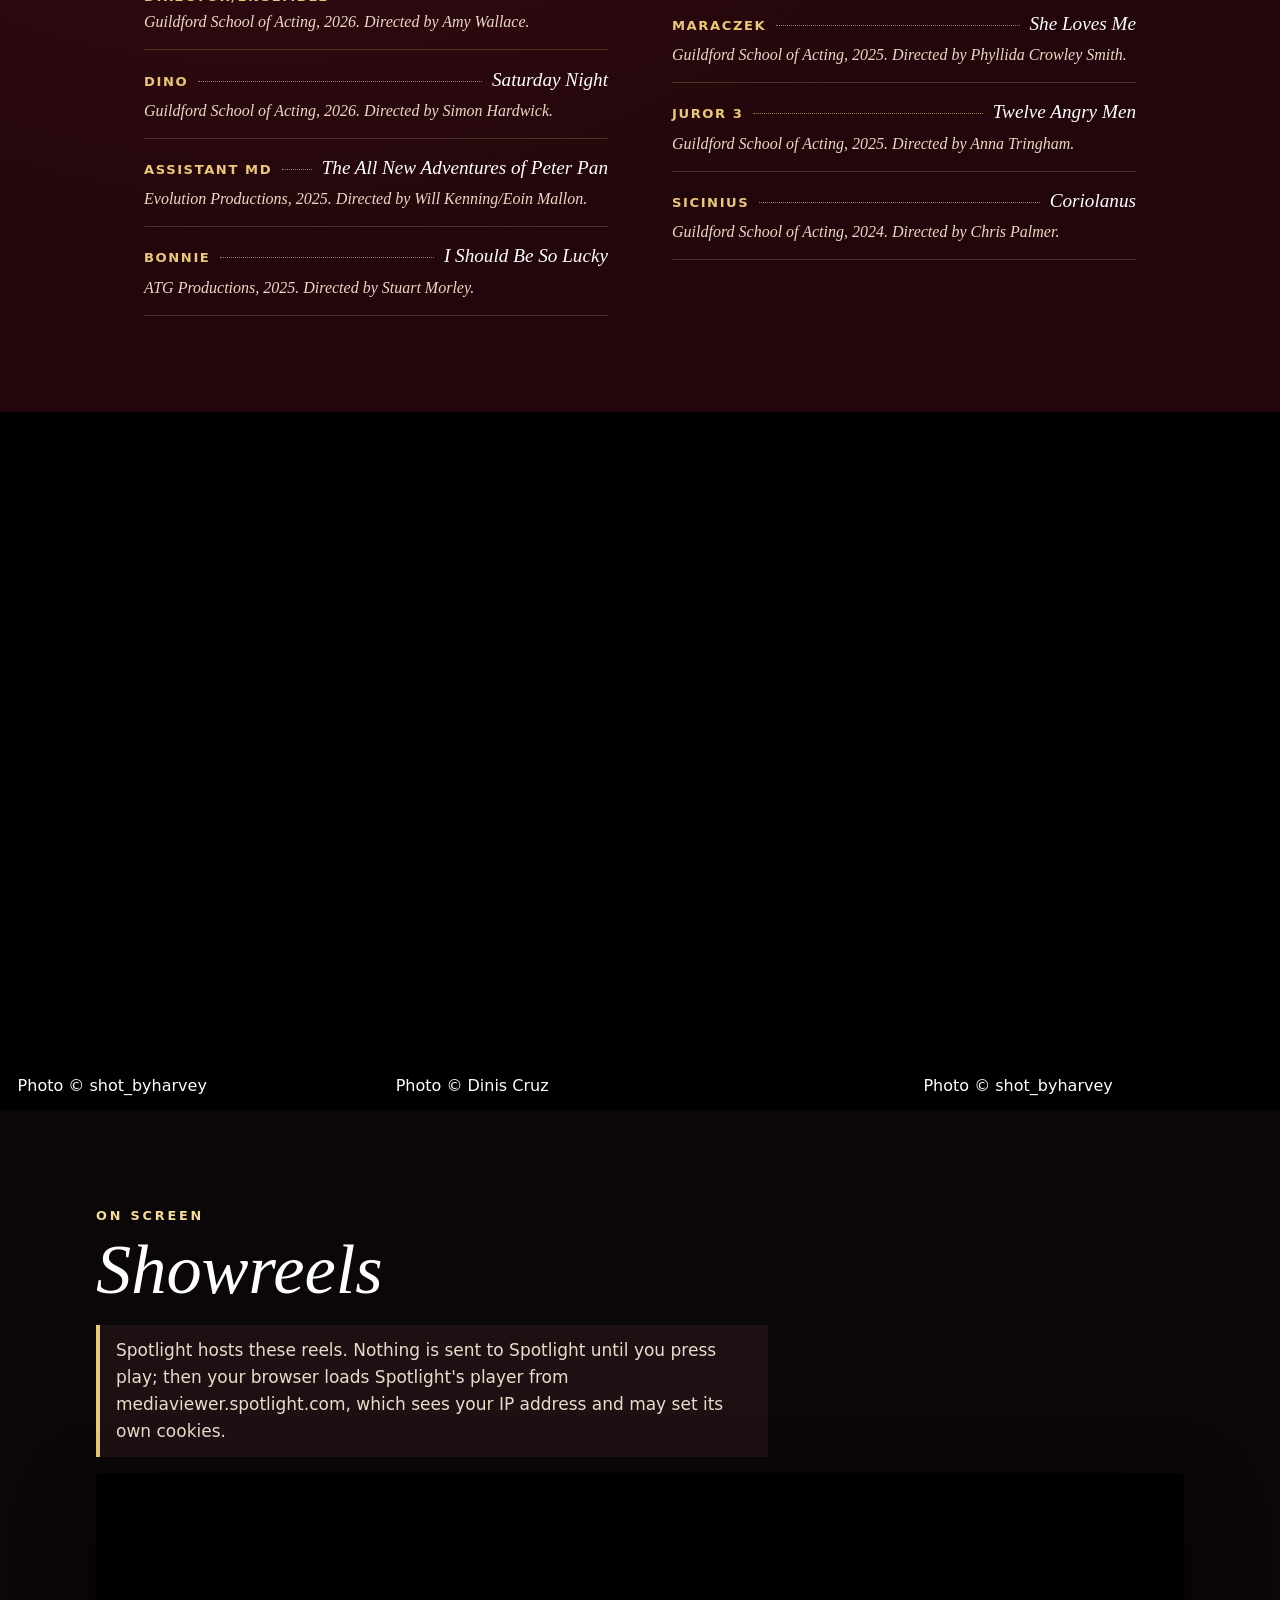
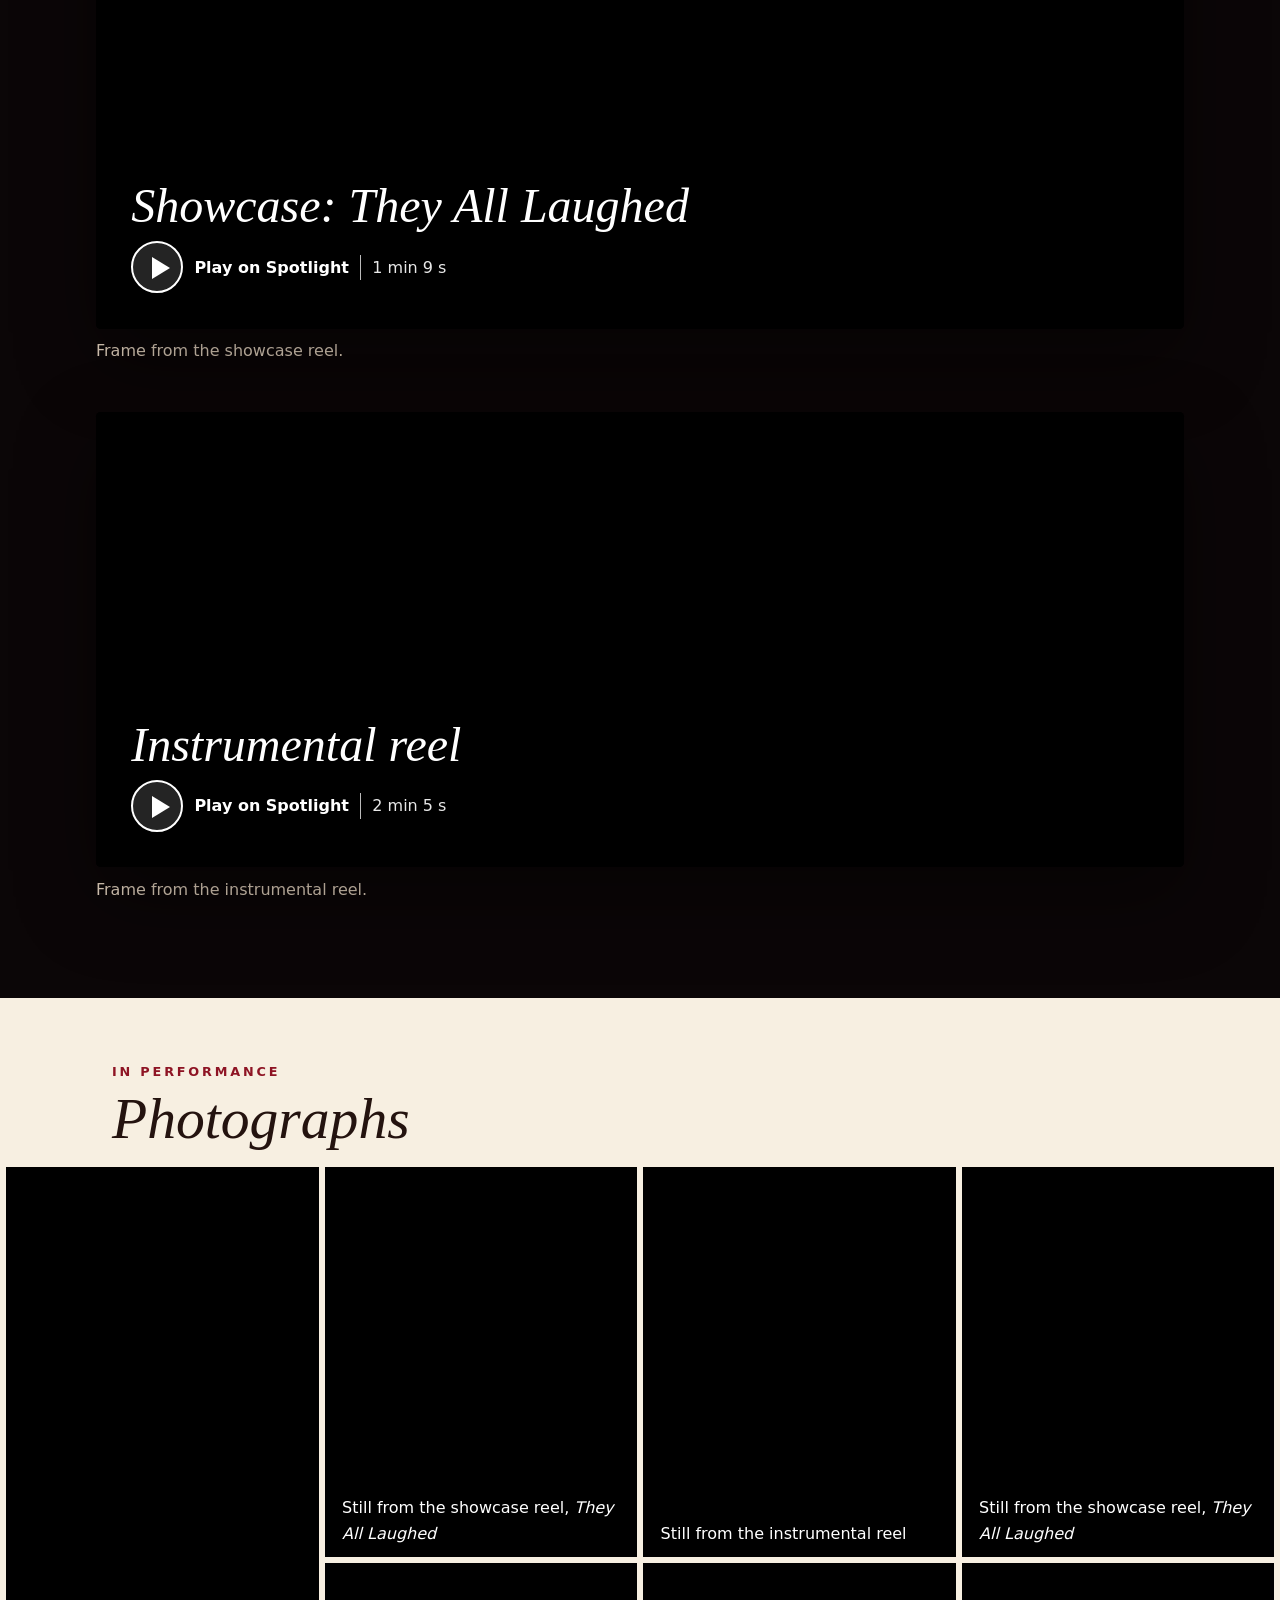
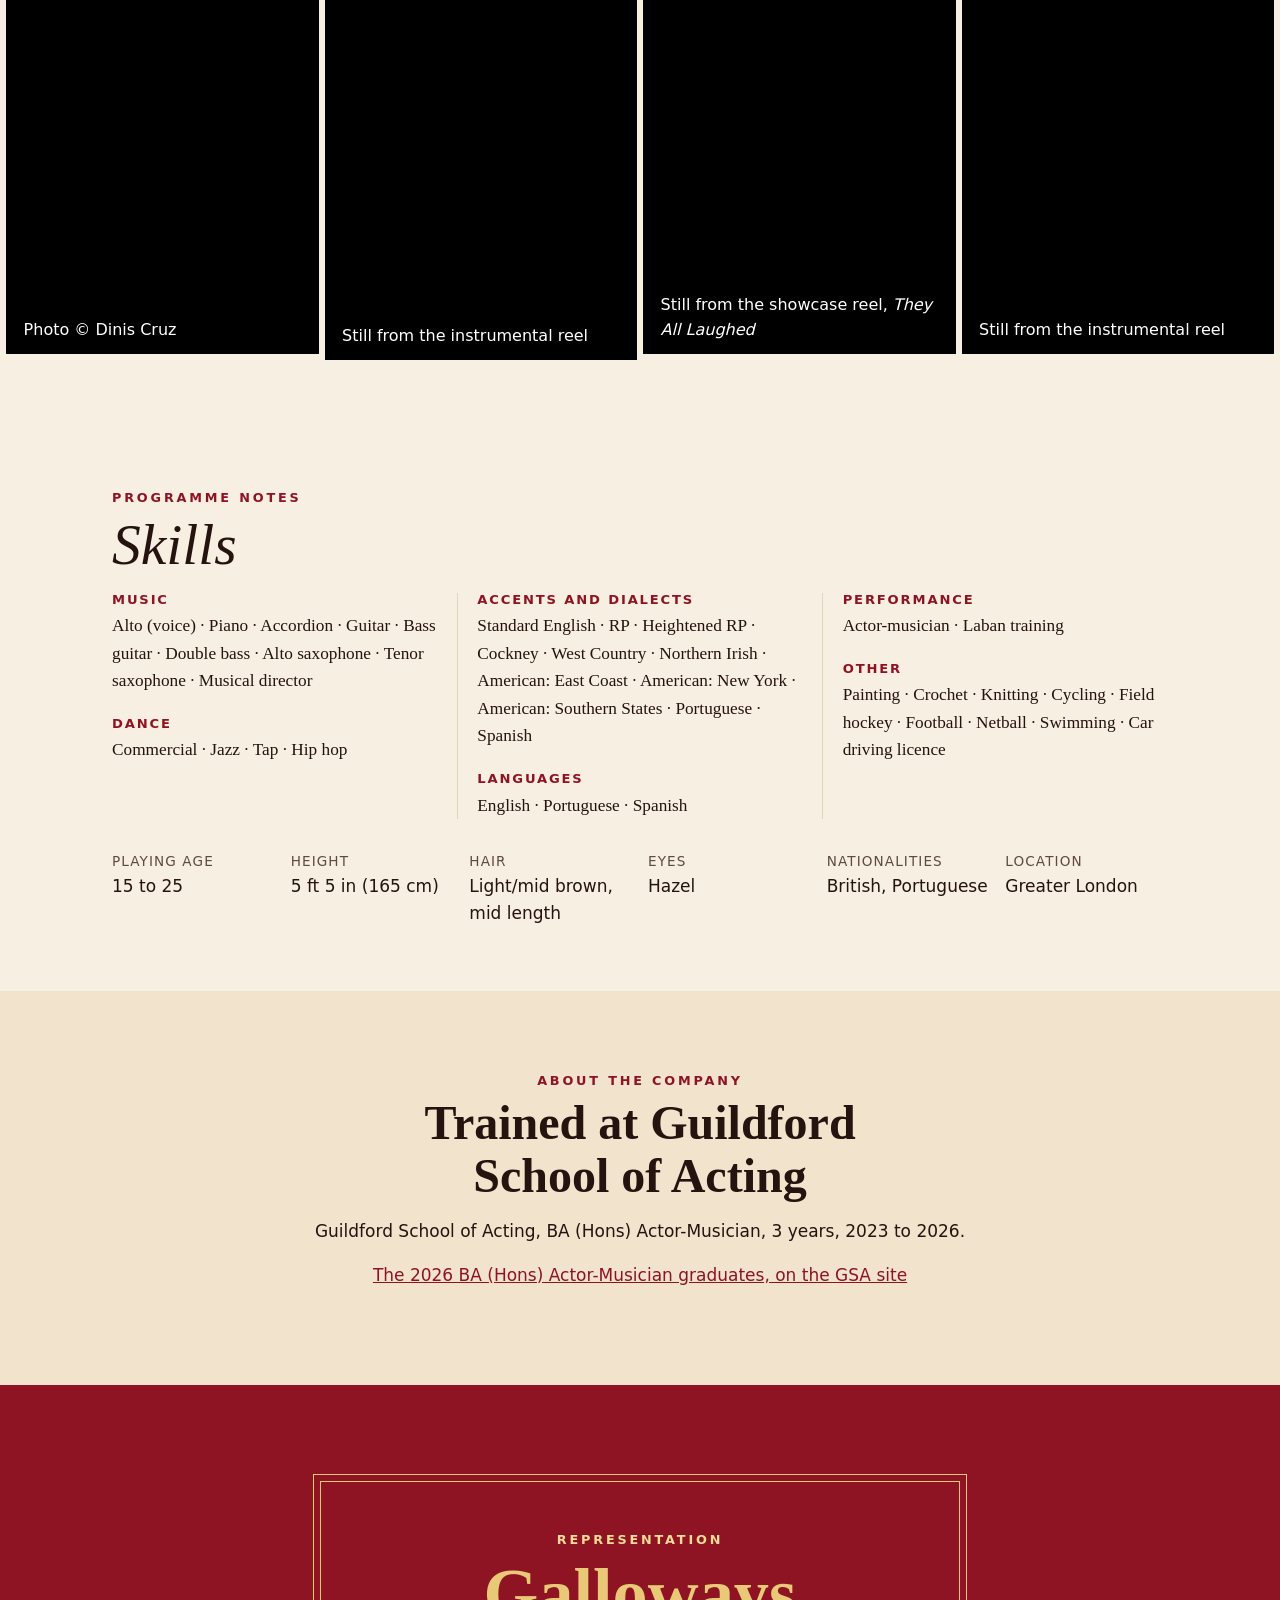
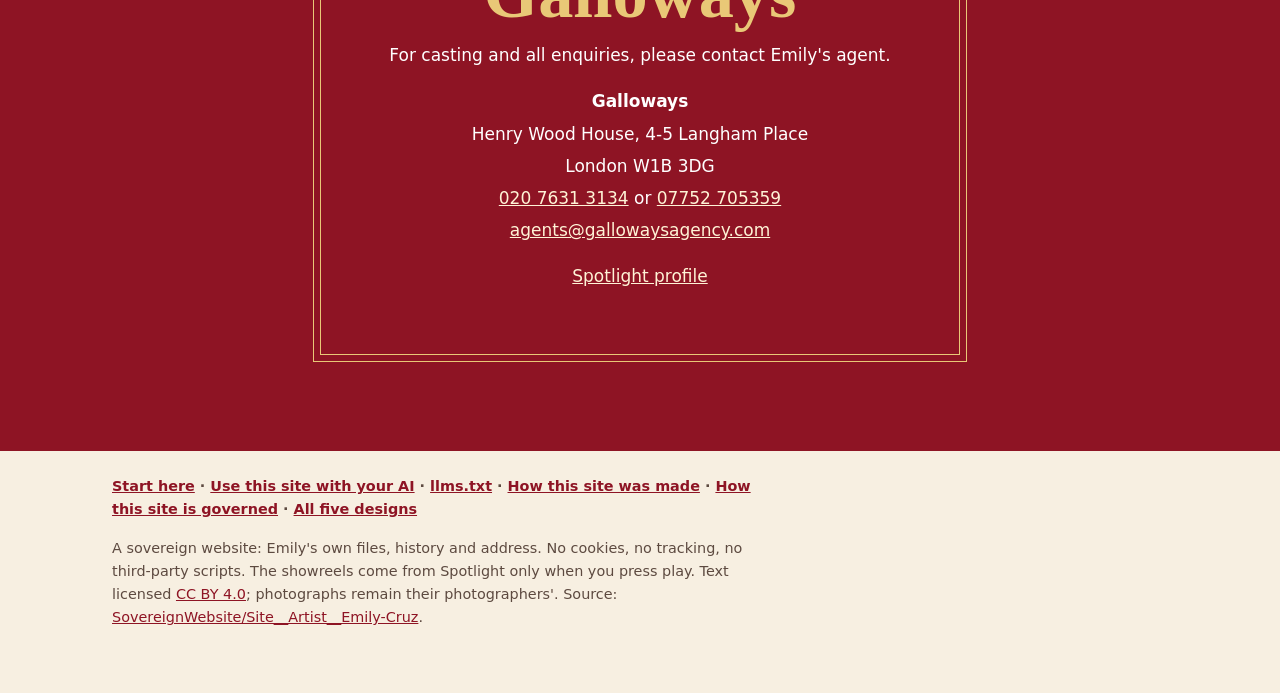
==== commit 96939999: "Agent Behaviour Policy: /policy/abp.json, the /policy/ page, its check and a footer link Dinis gave " ====
--- a/site/index.html
+++ b/site/index.html
@@ -149,7 +149,7 @@
 </section>
 </main>
 <footer>
-  <p class="foot-links"><a href="start/">Start here</a> <span aria-hidden="true">·</span> <a href="agents/">Use this site with your AI</a> <span aria-hidden="true">·</span> <a href="llms.txt">llms.txt</a> <span aria-hidden="true">·</span> <a href="admin/">How this site was made</a> <span aria-hidden="true">·</span> <a href="designs/">All five designs</a></p>
+  <p class="foot-links"><a href="start/">Start here</a> <span aria-hidden="true">·</span> <a href="agents/">Use this site with your AI</a> <span aria-hidden="true">·</span> <a href="llms.txt">llms.txt</a> <span aria-hidden="true">·</span> <a href="admin/">How this site was made</a> <span aria-hidden="true">·</span> <a href="policy/">How this site is governed</a> <span aria-hidden="true">·</span> <a href="designs/">All five designs</a></p>
   <p>A sovereign website: Emily's own files, history and address. No cookies, no tracking, no third-party scripts. The showreels come from Spotlight only when you press play. Text licensed <a href="https://creativecommons.org/licenses/by/4.0/">CC BY 4.0</a>; photographs remain their photographers'. Source: <a href="https://github.com/SovereignWebsite/Site__Artist__Emily-Cruz">SovereignWebsite/Site__Artist__Emily-Cruz</a>.</p>
 </footer>
 </body>
